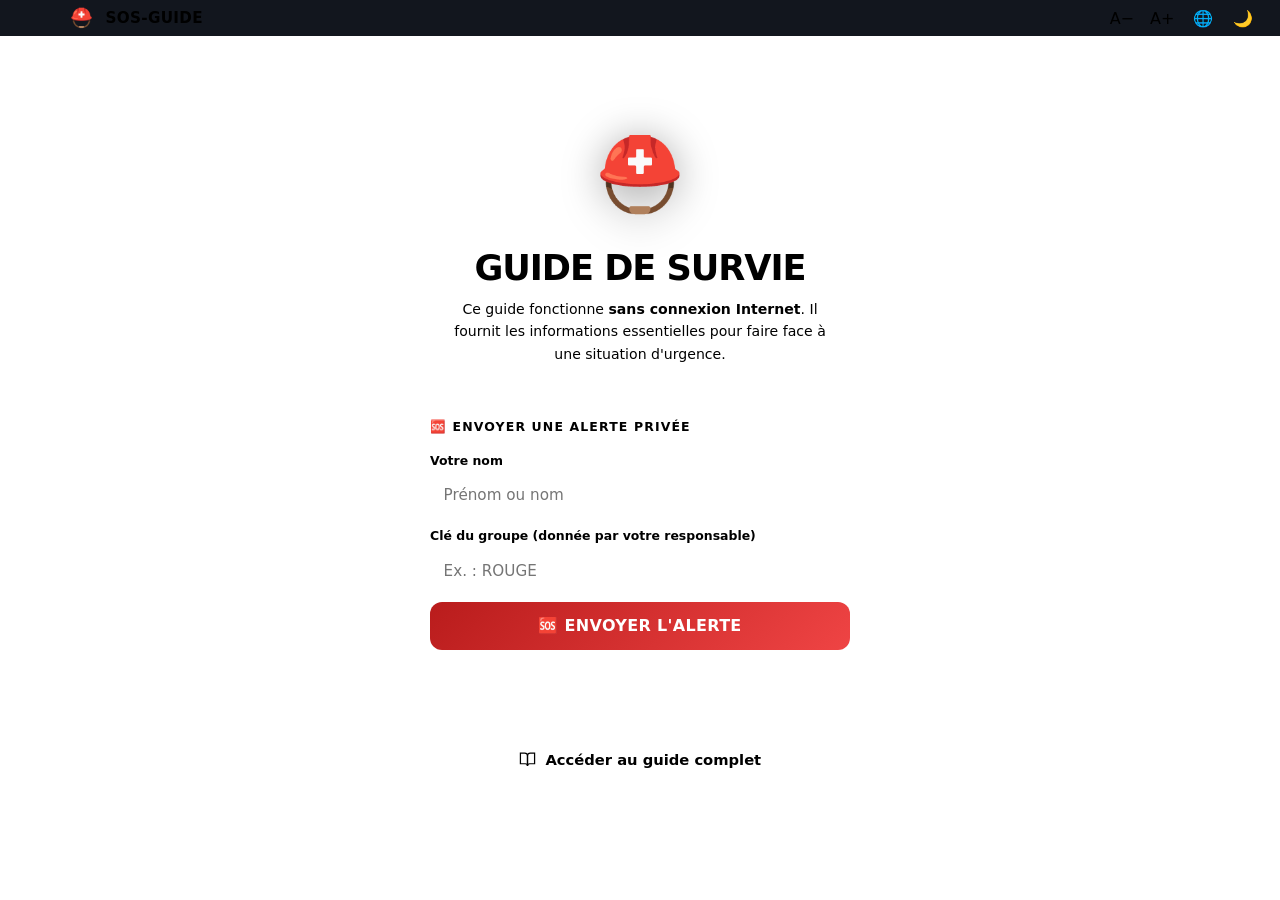
==== sosguide/web/index.html @ 10d208e4 "SOS-GUIDE — borne de communication d'urgence hors-ligne (réécriture Rust) Plateforme souveraine et h" ====
<!DOCTYPE html>
<html lang=fr dir=ltr>
<head>
<meta charset=UTF-8>
<meta name=viewport content="width=device-width, initial-scale=1.0, viewport-fit=cover">
<meta name=theme-color content="#060a12">
<meta name=color-scheme content="dark light">
<meta name=description content="Guide de survie d'urgence — fonctionne sans Internet">
<meta http-equiv=Content-Security-Policy content="default-src 'self';script-src 'self' 'unsafe-inline';style-src 'self' 'unsafe-inline';img-src 'self' data:;connect-src 'self'">
<meta name=apple-mobile-web-app-capable content=yes>
<meta name=apple-mobile-web-app-status-bar-style content=black-translucent>
<title>SOS-GUIDE</title>
<link rel=icon type="image/svg+xml" href="data:image/svg+xml,%3Csvg xmlns='http://www.w3.org/2000/svg' viewBox='0 0 100 100'%3E%3Ctext x='50%25' y='50%25' dominant-baseline='middle' text-anchor='middle' font-size='80'%3E⛑️%3C/text%3E%3C/svg%3E">
<link rel=stylesheet href=/lib/sos-theme.css>
<script src=/lib/sos-i18n.js></script>
<style>*,*::before,*::after{box-sizing:border-box;margin:0;padding:0}html{scroll-behavior:smooth}body{background:var(--bg);color:var(--text);font-family:system-ui,-apple-system,'Segoe UI',sans-serif;line-height:1.6;-webkit-font-smoothing:antialiased;min-height:100vh;min-height:100dvh;transition:background .3s , color .3s}button{font-family:inherit;cursor:pointer;border:none;background:none}a{color:inherit;text-decoration:none}::-webkit-scrollbar{width:4px}::-webkit-scrollbar-thumb{background:var(--bg2);border-radius:4px}#nav{position:fixed;top:0;left:0;right:0;z-index:800;height:var(--nav-h);display:flex;align-items:center;background:rgba(6,10,18,.95);backdrop-filter:blur(20px);-webkit-backdrop-filter:blur(20px);border-bottom:1px solid var(--border);padding:0 1.25rem;gap:.75rem;transition:background .3s , border-color .3s}body.light-mode #nav{background:rgba(240,244,251,.95)}.nav-logo{flex:1;display:flex;align-items:center;gap:.6rem;font-weight:700;font-size:.95rem;letter-spacing:.02em;cursor:pointer;user-select:none}.nav-logo-badge{width:28px;height:28px;background:var(--card);border-radius:8px;border:1px solid var(--border);display:flex;align-items:center;justify-content:center;font-size:1.15rem;flex-shrink:0}.nav-right{display:flex;align-items:center;gap:.4rem}.nav-btn{width:34px;height:34px;border-radius:9px;border:1px solid var(--border);background:var(--card);color:var(--sub);display:flex;align-items:center;justify-content:center;font-size:1rem;transition:all .15s}.nav-btn:hover{background:var(--card-h);color:var(--text);border-color:var(--border-h)}.nav-btn:active{transform:scale(.92)}.hamburger{width:36px;height:36px;display:flex;flex-direction:column;justify-content:center;align-items:center;gap:5px;border-radius:9px;background:transparent;transition:background .15s}.hamburger:hover{background:rgba(255,255,255,.07)}body.light-mode .hamburger:hover{background:rgba(0,0,0,.06)}.hamburger span{display:block;width:20px;height:1.5px;background:var(--text);border-radius:2px}.drawer-overlay{position:fixed;inset:0;z-index:900;background:rgba(0,0,0,.65);backdrop-filter:blur(4px);visibility:hidden;opacity:0;transition:visibility .2s , opacity .2s}.drawer-overlay.active{visibility:visible;opacity:1}.drawer{position:fixed;top:0;left:0;width:280px;height:100%;background:var(--bg1);border-right:1px solid var(--border);transform:translateX(-100%);z-index:1000;display:flex;flex-direction:column;padding:1.25rem 1rem;transition:background .3s , border-color .3s , transform .25s cubic-bezier(.4,0,.2,1)}.drawer-overlay.active .drawer{transform:translateX(0)}.drawer-header{display:flex;justify-content:space-between;align-items:center;padding-bottom:1rem;margin-bottom:1rem;border-bottom:1px solid var(--border)}.drawer-title{font-weight:700;font-size:.95rem}.drawer-close{width:30px;height:30px;border-radius:8px;background:var(--bg2);color:var(--sub);font-size:1rem;display:flex;align-items:center;justify-content:center;cursor:pointer}.drawer-close:hover{background:rgba(239,68,68,.15);color:var(--red)}.drawer-nav{display:flex;flex-direction:column;gap:.5rem}.drawer-nav a{display:block;padding:.7rem 1rem;border-radius:var(--r);background:var(--card);border:1px solid var(--border);font-weight:500;font-size:.9rem;color:var(--text);transition:all .15s}.drawer-nav a:hover{background:var(--card-h);border-color:var(--border-h);color:var(--accent)}.drawer-footer{margin-top:auto;padding-top:1.5rem;text-align:center;font-size:.7rem;color:var(--sub);border-top:1px solid var(--border)}.lang-modal-overlay{position:fixed;inset:0;z-index:10001;background:rgba(0,0,0,.8);backdrop-filter:blur(8px);display:flex;align-items:center;justify-content:center;visibility:hidden;opacity:0;transition:visibility .2s , opacity .2s;padding:1rem}.lang-modal-overlay.active{visibility:visible;opacity:1}.lang-modal-container{background:var(--bg1);border-radius:20px;width:100%;max-width:720px;max-height:82vh;overflow-y:auto;border:1px solid var(--border);box-shadow:0 32px 64px rgba(0,0,0,.6)}.lang-modal-header{display:flex;justify-content:flex-end;align-items:center;padding:1.1rem 1.5rem;border-bottom:1px solid var(--border);position:sticky;top:0;background:var(--bg1)}.lang-modal-close{width:30px;height:30px;border-radius:8px;background:var(--bg2);color:var(--sub);font-size:1rem;display:flex;align-items:center;justify-content:center;cursor:pointer}.lang-modal-close:hover{background:rgba(239,68,68,.15);color:var(--red);transform:rotate(90deg)}.lang-grid{display:grid;grid-template-columns:repeat(auto-fill,minmax(190px,1fr));gap:.6rem;padding:1.25rem}.lang-card{background:var(--card);border:1px solid var(--border);border-radius:12px;padding:.65rem 1rem;display:flex;align-items:center;gap:.65rem;cursor:pointer;transition:all .15s}.lang-card:hover{background:var(--card-h);border-color:var(--accent)}.lang-card:active{transform:scale(.96)}.lang-flag{font-size:1.5rem}.lang-name{font-size:.9rem;font-weight:500;color:var(--text)}#splashScreen{min-height:100vh;min-height:100dvh;display:flex;flex-direction:column;align-items:center;justify-content:center;padding:calc(var(--nav-h) + 2rem) 1.25rem 2.5rem}#splashScreen.hide{display:none}.splash-header{text-align:center;margin-bottom:2rem;width:100%;max-width:460px}.splash-emoji{font-size:clamp(3rem,10vw,4.5rem);margin-bottom:1rem;display:block;filter:drop-shadow(0 4px 20px rgba(0,0,0,.35))}.splash-title{font-size:clamp(1.6rem,5vw,2.2rem);font-weight:800;letter-spacing:-.03em;line-height:1.15;color:var(--text);margin-bottom:.6rem}.splash-sub{font-size:.88rem;color:var(--sub);max-width:380px;margin:0 auto;line-height:1.6}.splash-sub strong{color:var(--text)}.urgence-grid>li{display:contents}.urgence-grid{list-style:none;padding:0;display:grid;grid-template-columns:1fr 1fr;gap:.9rem;width:100%;max-width:500px;margin:0 auto 1rem}.urgence-card{position:relative;overflow:hidden;display:flex;flex-direction:row;align-items:center;gap:.85rem;padding:1rem 1rem;border-radius:18px;min-height:95px;color:#fff;border:1px solid transparent;transition:transform .15s , box-shadow .15s;cursor:pointer}.urgence-card::after{content:attr(data-num);position:absolute;right:-.05em;top:-.1em;font-size:4.8rem;font-weight:900;letter-spacing:-.04em;line-height:1;opacity:.13;pointer-events:none;color:#fff}.urgence-card:active{transform:scale(.96)}.urgence-phone-icon{flex-shrink:0;width:38px;height:38px;background:rgba(255,255,255,.2);border-radius:50%;display:flex;align-items:center;justify-content:center}.urgence-phone-icon svg{width:19px;height:19px;stroke:#fff;fill:none;stroke-width:2}.urgence-info{display:flex;flex-direction:column;gap:.1rem}.urgence-number{font-size:1.8rem;font-weight:900;letter-spacing:-.02em;line-height:1;color:#fff}.urgence-name{font-size:.7rem;font-weight:700;color:rgba(255,255,255,.8);letter-spacing:.07em;text-transform:uppercase}.uc-samu{background:linear-gradient(135deg,#7f1d1d 0%,#991b1b 100%)}.uc-police{background:linear-gradient(135deg,#1e3a8a 0%,#1d4ed8 100%)}.uc-pompiers{background:linear-gradient(135deg,#7c2d12 0%,#c2410c 100%)}.uc-europe{background:linear-gradient(135deg,#3730a3 0%,#5b21b6 100%)}.uc-ssourd{background:linear-gradient(135deg,#0f172a 0%,#1e293b 100%);grid-column: 1 / -1;max-width:none;width:100%;margin:0}.uc-local{background:linear-gradient(135deg,#065f46 0%,#047857 100%);grid-column:span 2;max-width:300px;margin:0 auto;width:100%}@media (min-width:500px){.uc-local{grid-column:span 2;justify-self:center;width:auto;min-width:240px}}@media (hover:hover){.urgence-card:hover{transform:translateY(-3px)}.uc-samu:hover{box-shadow:0 12px 36px rgba(239,68,68,.35)}.uc-police:hover{box-shadow:0 12px 36px rgba(59,130,246,.35)}.uc-pompiers:hover{box-shadow:0 12px 36px rgba(234,88,12,.35)}.uc-europe:hover{box-shadow:0 12px 36px rgba(124,58,237,.35)}.uc-ssourd:hover{box-shadow:0 12px 36px rgba(148,163,184,.35)}.uc-local:hover{box-shadow:0 12px 36px rgba(16,185,129,.35)}}.btn-enter{display:flex;align-items:center;justify-content:center;gap:.6rem;width:100%;max-width:460px;padding:.95rem 1.5rem;background:var(--card);border:1px solid var(--border-h);border-radius:var(--r-lg);font-weight:600;font-size:.92rem;color:var(--sub);cursor:pointer;transition:all .15s}.btn-enter svg{width:17px;height:17px;stroke:currentColor;fill:none;stroke-width:1.75}.btn-enter:hover{background:var(--card-h);border-color:var(--accent);color:var(--accent)}.btn-enter:hover svg{transform:translateX(3px)}.btn-enter:active{transform:scale(.97)}#mainContent{display:none}.main{padding-top:calc(var(--nav-h) + 2rem);padding-bottom:4rem;max-width:780px;margin:0 auto;padding-left:1.25rem;padding-right:1.25rem}.main-welcome{background:var(--card);border:1px solid var(--border);border-radius:var(--r-lg);padding:2rem 1.5rem;text-align:center;margin-bottom:2rem}.main-welcome h1{font-size:clamp(1.4rem,4vw,1.8rem);font-weight:800;margin-bottom:.6rem}.main-welcome p{font-size:.9rem;color:var(--sub);line-height:1.7;max-width:500px;margin:0 auto}.local-info{display:flex;flex-direction:column;gap:1rem;margin-top:1.5rem;padding-top:1rem;border-top:1px solid var(--border)}.local-map{position:relative;width:100%;overflow:hidden;border-radius:12px;margin-top:.5rem;border:1px solid var(--border);background:var(--bg2)}.local-map-pin{position:absolute;left:50%;top:50%;transform:translate(-50%,-100%);font-size:1.8rem;line-height:1;pointer-events:none;filter:drop-shadow(0 1px 3px rgba(0,0,0,.6))}.local-map-attr{position:absolute;right:0;bottom:0;background:rgba(255,255,255,.75);color:#0b1220;font-size:.6rem;padding:0 .3rem;border-top-left-radius:4px;pointer-events:none}.local-contacts{display:flex;flex-wrap:wrap;gap:.5rem;justify-content:center;margin-top:.5rem}.section-title{margin:1rem 0 1rem 0;font-size:.85rem;font-weight:600;text-transform:uppercase;letter-spacing:.1em;color:var(--sub);border-left:3px solid var(--accent);padding-left:.8rem}.grid-3,.grid-2,.grid-urgences,.grid-situations,.grid-assos{display:grid;gap:.9rem;margin-bottom:2rem}.grid-3{grid-template-columns:repeat(3,1fr)}.grid-2{grid-template-columns:repeat(2,1fr)}.grid-urgences{grid-template-columns:repeat(auto-fill,minmax(280px,1fr))}.grid-situations{grid-template-columns:repeat(2,1fr)}.grid-assos{grid-template-columns:repeat(2,1fr)}.card{position:relative;overflow:hidden;display:flex;flex-direction:column;align-items:flex-start;justify-content:flex-end;padding:1.2rem 1rem 1rem;border-radius:18px;min-height:115px;background:var(--card);border:1px solid var(--border);transition:transform .15s , background .2s , border-color .2s;cursor:pointer}.card::after{content:attr(data-icon);position:absolute;right:.2rem;top:.05rem;font-size:4rem;font-weight:400;opacity:.12;pointer-events:none;line-height:1}.card:hover{background:var(--card-h);border-color:var(--border-h);transform:translateY(-2px)}.card:active{transform:scale(.96)}.card-icon{font-size:1.8rem;margin-bottom:.4rem;position:relative;z-index:1}.card-titre{font-weight:700;font-size:.95rem;margin-bottom:.15rem;position:relative;z-index:1;color:var(--text)}.card-desc{font-size:.7rem;color:var(--sub);position:relative;z-index:1;line-height:1.3}.card-emergency{color:#fff;border-color:transparent}.card-emergency .card-titre,.card-emergency .card-desc{color:#fff}.card-emergency::after{filter:brightness(0) invert(1)}.card-bleu{background:linear-gradient(135deg,#0a2b5e,#1e3a8a)}.card-rouge{background:linear-gradient(135deg,#7f1d1d,#b91c1c)}.card-orange{background:linear-gradient(135deg,#7c2d12,#c2410c)}.card-violet{background:linear-gradient(135deg,#3730a3,#5b21b6)}.card-vert{background:linear-gradient(135deg,#065f46,#047857)}.card-rose{background:linear-gradient(135deg,#881337,#e11d48)}.card-cyan{background:linear-gradient(135deg,#0e7490,#06b6d4)}.card-slate{background:linear-gradient(135deg,#1e293b,#334155)}.card-blanc{background:linear-gradient(135deg,#f8fafc,#e2e8f0);color:#0f172a}.card-blanc .card-titre,.card-blanc .card-desc{color:#0f172a;transition:color .15s}.card-blanc:hover .card-titre,.card-blanc:hover .card-desc{color:#fff}@media (max-width:600px){.grid-3,.grid-2,.grid-situations,.grid-assos{grid-template-columns:1fr}.grid-urgences{grid-template-columns:1fr}}.modal-overlay,.tool-modal-overlay{position:fixed;inset:0;z-index:11000;background:rgba(0,0,0,.92);backdrop-filter:blur(12px);display:flex;align-items:center;justify-content:center;visibility:hidden;opacity:0;transition:visibility .2s , opacity .2s}.modal-overlay.active,.tool-modal-overlay.active{visibility:visible;opacity:1}.modal-container,.tool-modal-container{background:var(--bg1);border-radius:28px;width:90%;max-width:500px;border:1px solid var(--border);box-shadow:0 32px 64px rgba(0,0,0,.5);overflow:hidden}.modal-header,.tool-modal-header{display:flex;justify-content:space-between;align-items:center;padding:1rem 1.5rem;border-bottom:1px solid var(--border);background:var(--bg1)}.modal-header h2,.tool-modal-header h2{font-size:1.1rem;font-weight:700}.modal-close,.tool-modal-close{width:32px;height:32px;border-radius:40px;background:var(--bg2);color:var(--sub);font-size:1.2rem;display:flex;align-items:center;justify-content:center;cursor:pointer}.modal-close:hover,.tool-modal-close:hover{background:rgba(239,68,68,.2);color:var(--red);transform:rotate(90deg)}.modal-body{padding:1.8rem 1.5rem;font-size:.95rem;line-height:1.6;color:var(--text)}.modal-body ul{margin-left:1.5rem;margin-top:.5rem}.modal-body li{margin:.5rem 0}.modal-body strong{color:var(--accent)}.modal-media{max-width:100%;width:100%;border-radius:12px;margin:.7rem 0;display:block;border:1px solid var(--border)}.tts-btn{width:32px;height:32px;border-radius:40px;background:var(--bg2);color:var(--accent);font-size:1rem;display:flex;align-items:center;justify-content:center;cursor:pointer;transition:background .15s,color .15s}.tts-btn:hover,.tts-btn.speaking{background:var(--accent-strong);color:#fff}.phone-badge{display:inline-block;background:var(--accent-strong);color:#fff;padding:.2rem .6rem;border-radius:40px;font-weight:600;font-size:.85rem;margin:0 .1rem;text-decoration:none;transition:background .15s}.phone-badge:hover{background:var(--green);color:#fff}.modal-body a:not(.phone-badge){color:var(--accent);text-decoration:underline}.tool-modal-body{padding:2rem 1.5rem 1.8rem;display:flex;flex-direction:column;align-items:center;gap:1.5rem}.tool-status{font-size:1.8rem;font-weight:800;color:var(--accent)}.tool-button{background:var(--accent-strong);color:#fff;border:none;padding:.8rem 2rem;border-radius:40px;font-weight:600;font-size:1rem;width:100%;max-width:220px;transition:transform .1s , background .2s}.tool-button:active{transform:scale(.96)}.tool-button.stop{background:var(--red)}.fullscreen-tool{position:fixed;inset:0;z-index:11000;background:#fff;display:flex;flex-direction:column;align-items:center;justify-content:flex-end;padding:2rem;visibility:hidden;opacity:0;transition:visibility .1s , opacity .1s}.fullscreen-tool.active{visibility:visible;opacity:1}.fullscreen-btn{background:rgba(0,0,0,.7);backdrop-filter:blur(12px);color:#fff;border:none;padding:.8rem 2rem;border-radius:60px;font-weight:600;font-size:1rem;margin-bottom:3rem;cursor:pointer}.fullscreen-btn:active{transform:scale(.96)}.flash-white{background:#fff}.flash-black{background:#000}#degradedBanner{display:none;position:fixed;top:var(--nav-h);left:0;right:0;z-index:798;background:#1f1503;border-bottom:1px solid #e07b0a;padding:.55rem 1rem;text-align:center;font-size:.82rem;color:#e07b0a}#loraBanner{display:none;position:fixed;top:var(--nav-h);left:0;right:0;z-index:799;background:rgba(127,29,29,.97);backdrop-filter:blur(8px);border-bottom:2px solid var(--red);padding:.7rem 1rem;color:#fff}#loraBannerInner{max-width:780px;margin:0 auto;display:flex;align-items:center;gap:.75rem;flex-wrap:wrap}#loraBannerIcon{font-size:1.3rem;flex-shrink:0}#loraBannerText{flex:1;font-size:.88rem;font-weight:600}#loraBannerTime{font-size:.72rem;opacity:.75}.lora-pulse{animation:loraPulse 1.2s ease-in-out infinite}@keyframes loraPulse{0%,100%{opacity:1}50%{opacity:.4}}#loraSection{display:none;margin-bottom:2rem}.lora-alert-card{background:var(--card);border:1px solid rgba(239,68,68,.4);border-left:4px solid var(--red);border-radius:var(--r);padding:.8rem 1rem;margin-bottom:.6rem}.lora-alert-card.unverified{border-color:rgba(224,123,10,.4);border-left-color:#e07b0a}.lora-alert-type{font-weight:700;font-size:.9rem;color:var(--text)}.lora-alert-meta{font-size:.72rem;color:var(--sub);margin:.2rem 0}.lora-alert-msg{font-size:.85rem;color:var(--text)}.lora-link{display:inline-block;margin-top:.3rem;font-size:.8rem;color:var(--accent)}.card:focus-visible,.urgence-card:focus-visible,.nav-btn:focus-visible,.lang-card:focus-visible,.btn-enter:focus-visible,.drawer-nav a:focus-visible{outline:2px solid var(--accent);outline-offset:2px}[dir=rtl] .section-title{border-left:none;border-right:3px solid var(--accent);padding-left:0;padding-right:.8rem}[dir=rtl] .card{align-items:flex-end;text-align:right}[dir=rtl] .card::after{right:auto;left:.2rem}[dir=rtl] .urgence-card::after{right:auto;left:-.05em}[dir=rtl] .drawer{left:auto;right:0;border-right:none;border-left:1px solid var(--border);transform:translateX(100%)}#carteSection{margin-bottom:2rem}.carte-wrap{background:var(--card);border:1px solid var(--border);border-radius:var(--r-lg);padding:.8rem;overflow:hidden}.carte-map{position:relative;width:100%;height:300px;border-radius:12px;overflow:hidden;background:var(--bg2);touch-action:manipulation}.carte-tiles{position:absolute;inset:0;transform-origin:50% 50%}.carte-tiles>div{position:absolute;left:0;top:0}.carte-tiles img{position:absolute;width:256px;height:256px}#carteCanvas{position:absolute;inset:0;width:100%;height:100%;display:block;z-index:2}.carte-full{position:absolute;top:8px;right:8px;width:34px;height:34px;border-radius:9px;border:1px solid rgba(255,255,255,.25);background:rgba(0,0,0,.55);color:#fff;font-size:1.05rem;display:flex;align-items:center;justify-content:center;z-index:4;cursor:pointer}.carte-attr{position:absolute;right:0;bottom:0;background:rgba(255,255,255,.78);color:#0b1220;font-size:.6rem;padding:0 .3rem;border-top-left-radius:4px;pointer-events:none;z-index:3}.carte-map:fullscreen{width:100vw;height:100vh;border-radius:0}.carte-map.carte-fs{position:fixed;inset:0;width:100vw;height:100vh;border-radius:0;z-index:25000}.carte-tools{display:flex;gap:.5rem;align-items:center;margin-top:.7rem}.carte-btn{width:44px;height:40px;border-radius:10px;border:1px solid var(--border);background:var(--bg2);color:var(--text);font-size:1.1rem;flex:none}.carte-btn:active{transform:scale(.94)}.carte-ping{flex:1;height:40px;border-radius:10px;border:none;background:linear-gradient(135deg,#b91c1c,#ef4444);color:#fff;font-weight:700;font-size:.9rem}.carte-ping:active{transform:scale(.97)}.carte-hint{font-size:.74rem;color:var(--sub);margin-top:.6rem;line-height:1.45}#sosOverlay{position:fixed;inset:0;z-index:20000;display:none;background:#fff;color:#0b1220;overflow-y:auto;-webkit-overflow-scrolling:touch;padding:2rem 1.25rem calc(2.5rem + env(safe-area-inset-bottom))}#sosOverlay.active{display:block}.sos-inner{max-width:640px;margin:0 auto;text-align:center;padding-top:2.5rem}.sos-mark{font-size:4rem;line-height:1;margin-bottom:1rem}.sos-cause{font-size:clamp(1.6rem,6vw,2.4rem);font-weight:800;color:#b91c1c;margin-bottom:1.2rem;letter-spacing:-.02em}.sos-instr{font-size:clamp(1.05rem,3.4vw,1.3rem);line-height:1.6;white-space:pre-wrap;background:#f8fafc;border:1px solid #e2e8f0;border-radius:14px;padding:1.1rem 1.2rem;text-align:left;margin-bottom:1.4rem;color:#0b1220}.sos-tips{list-style:none;text-align:left;display:flex;flex-direction:column;gap:.5rem;margin:0 0 1.6rem;padding:0}.sos-tips li{padding:.7rem 1rem;background:#fef2f2;border-left:4px solid #b91c1c;border-radius:8px;font-size:.95rem;color:#0b1220}.sos-since{font-size:.8rem;color:#64748b}.sos-official{display:none;text-align:left;margin:0 0 1.4rem}.sos-official.show{display:block}.sos-official-title{font-size:.78rem;font-weight:700;text-transform:uppercase;letter-spacing:.08em;color:#475569;margin:0 0 .6rem;display:flex;align-items:center;gap:.4rem}.sos-bulletin{background:#fff;border:1px solid #e2e8f0;border-left:4px solid #2563eb;border-radius:10px;padding:.7rem .85rem;margin-bottom:.6rem}.sos-bulletin-head{display:flex;align-items:baseline;justify-content:space-between;gap:.5rem;flex-wrap:wrap}.sos-bulletin-src{font-size:.74rem;font-weight:700;color:#2563eb}.sos-bulletin-date{font-size:.7rem;color:#94a3b8}.sos-bulletin-title{font-weight:700;font-size:.95rem;color:#0b1220;margin:.15rem 0}.sos-bulletin-body{font-size:.88rem;color:#334155;white-space:pre-wrap;line-height:1.5}.sos-bulletin-link{display:inline-block;margin-top:.3rem;font-size:.78rem;color:#2563eb;word-break:break-all}.morse-io{display:flex;flex-direction:column;gap:.6rem}.morse-io input{width:100%;padding:.6rem .7rem;background:var(--bg2);border:1px solid var(--border);border-radius:10px;color:var(--text);font-size:.95rem}.morse-tools{display:flex;gap:.5rem}.morse-btn{flex:1;height:42px;border-radius:10px;border:none;background:linear-gradient(135deg,#0e7490,#06b6d4);color:#fff;font-weight:700;font-size:.9rem}.morse-btn.stop{background:var(--bg2);color:var(--text);border:1px solid var(--border)}.morse-out{font-family:ui-monospace,monospace;font-size:1.3rem;letter-spacing:.1em;word-break:break-all;min-height:1.6rem;color:var(--accent)}.morse-table{display:grid;grid-template-columns:repeat(auto-fill,minmax(64px,1fr));gap:.3rem;margin-top:.6rem}.morse-cell{background:var(--bg2);border:1px solid var(--border);border-radius:8px;padding:.3rem;text-align:center;font-size:.78rem}.morse-cell b{display:block;font-size:.95rem;color:var(--text)}.morse-cell span{font-family:ui-monospace,monospace;color:var(--sub)}#morseBeacon{position:fixed;inset:0;z-index:21000;background:#000;display:none}#morseBeacon.show{display:block}#morseBeacon.lit{background:#fff}#morseBeacon .morse-beacon-close{position:fixed;top:1rem;right:1rem;z-index:1;background:rgba(0,0,0,.6);color:#fff;border:none;padding:.6rem 1.2rem;border-radius:40px;font-weight:700}</style>
<style>
/* Barre du bas (accès rapide) — repris du prototype : zones tactiles larges,
   safe-area (viewport-fit=cover), masquée hors page principale et sous overlays. */
#bottomBar{position:fixed;left:0;right:0;bottom:0;z-index:801;display:none;
  grid-template-columns:repeat(4,1fr);
  background:rgba(6,10,18,.96);backdrop-filter:blur(20px);-webkit-backdrop-filter:blur(20px);
  border-top:1px solid var(--border);
  padding-bottom:env(safe-area-inset-bottom)}
body.light-mode #bottomBar{background:rgba(240,244,251,.96)}
#bottomBar.show{display:grid}
/* Stabilité d'affichage sur mobile (évite le « fantôme » de la barre fixe). */
#bottomBar{transform:translateZ(0);will-change:transform}
/* Zoom de texte : masqué sur le splash, remonté au-dessus de la barre en page
   principale (sinon caché derrière). */
body:not(.bb-on) #a11yZoom{display:none}
body.bb-on #a11yZoom{bottom:calc(78px + env(safe-area-inset-bottom) + .5rem);z-index:802}
/* Bouton de lecture vocale de l'alerte (page SOS, fond clair). */
.sos-tts{display:inline-flex;align-items:center;gap:.5rem;margin:0 auto 1.3rem;padding:.7rem 1.3rem;border-radius:40px;border:none;background:#2563eb;color:#fff;font-weight:700;font-size:.95rem;cursor:pointer}
.sos-tts:active{transform:scale(.97)}
.sos-tts.speaking{background:#b91c1c}
.bb-tab{display:flex;flex-direction:column;align-items:center;justify-content:center;gap:3px;
  min-height:60px;padding:.45rem .15rem;color:var(--sub);background:transparent;
  font-size:.62rem;font-weight:700;letter-spacing:.02em;cursor:pointer;
  transition:color .15s,background .15s;touch-action:manipulation}
.bb-tab .bb-ic{font-size:1.35rem;line-height:1}
.bb-tab:hover{color:var(--text)}
.bb-tab:active{color:var(--accent);background:var(--card-h)}
/* Laisse la place à la barre pour ne pas masquer le bas de page. */
body.bb-on .main{padding-bottom:calc(78px + env(safe-area-inset-bottom))}
[dir=rtl] #bottomBar{direction:rtl}
</style>
<style>
/* ───────── Ajustements d'affichage (overrides, demande produit) ───────── */
/* Carte OSM masquée sur l'accueil (servie/édit. à l'install seulement). */
#carteSection{display:none}
/* Outils : cartes CARRÉES, icône + titre centrés (desc masquée). */
#outilsGrid{grid-template-columns:repeat(auto-fill,minmax(118px,1fr))}
#outilsGrid .card{aspect-ratio:1;min-height:0;align-items:center;justify-content:center;text-align:center;padding:.9rem .5rem}
#outilsGrid .card::after{font-size:3.2rem;right:.1rem;top:.1rem}
#outilsGrid .card-icon{margin-bottom:.5rem}
#outilsGrid .card-desc{display:none}
@media (max-width:600px){#outilsGrid{grid-template-columns:repeat(3,1fr)}}
/* Sections en TABLEAU : urgences médicales, situations, associations. */
.info-table{width:100%;border-collapse:collapse;margin-bottom:2rem;background:var(--card);
  border:1px solid var(--border);border-radius:var(--r);overflow:hidden}
.info-table tr{border-top:1px solid var(--border);cursor:pointer;transition:background .15s}
.info-table tr:first-child{border-top:none}
.info-table tr:hover{background:var(--card-h)}
.info-table tr:focus-visible{outline:2px solid var(--accent);outline-offset:-2px}
.info-table td{padding:.7rem .7rem;vertical-align:middle}
.it-ic{font-size:1.45rem;width:1.8rem;text-align:center}
.it-main{width:100%}
.it-titre{font-weight:700;font-size:.92rem;color:var(--text);line-height:1.25}
.it-desc{font-size:.74rem;color:var(--sub);line-height:1.3;margin-top:.1rem}
.it-num{white-space:nowrap;text-align:right}
.it-num a{display:inline-block;background:var(--accent-strong);color:#fff;padding:.28rem .6rem;
  border-radius:40px;font-weight:700;font-size:.82rem}
.it-chev{color:var(--sub);font-size:1.1rem;text-align:right;width:1rem;padding-left:0}
[dir=rtl] .it-num,[dir=rtl] .it-chev{text-align:left}
[dir=rtl] .it-chev{transform:scaleX(-1)}
/* ───────── Formulaire de ping citoyen (splash) ───────── */
#pingForm{width:100%;max-width:460px;background:var(--card);border:1px solid var(--border-h);border-radius:var(--r-lg);padding:1.25rem 1.25rem 1rem;margin:0 auto 1.5rem;text-align:left}
#pingForm .ping-title{font-size:.78rem;font-weight:700;text-transform:uppercase;letter-spacing:.09em;color:var(--sub);margin-bottom:.85rem;display:flex;align-items:center;gap:.4rem}
#pingForm .ping-field{margin-bottom:.75rem}
#pingForm label{display:block;font-size:.78rem;font-weight:600;color:var(--sub);margin-bottom:.3rem}
#pingForm input{width:100%;padding:.65rem .85rem;border:1px solid var(--border);border-radius:10px;background:var(--bg2);color:var(--text);font-size:.95rem;font-family:inherit}
#pingForm input:focus{outline:2px solid var(--accent);border-color:var(--accent)}
#pingSubmit{width:100%;padding:.9rem;border-radius:12px;background:linear-gradient(135deg,#b91c1c,#ef4444);color:#fff;font-weight:800;font-size:1rem;border:none;cursor:pointer;letter-spacing:.02em}
#pingSubmit:active{transform:scale(.97)}
#pingSubmit:disabled{opacity:.6;cursor:default}
#pingFeedback{margin-top:.7rem;font-size:.85rem;font-weight:600;text-align:center;min-height:1.4em}
#pingFeedback.ok{color:var(--green,#10b981)}
#pingFeedback.err{color:var(--red)}
/* Barre du bas : HAUTEUR FIXE (ne grandit plus au scroll), 4 onglets. */
#bottomBar{height:calc(62px + env(safe-area-inset-bottom));align-items:start}
.bb-tab{height:62px;min-height:62px}
body.bb-on .main{padding-bottom:calc(62px + env(safe-area-inset-bottom) + 1rem)}
</style>
</head>
<body>
<script src="/lib/sos-theme.js"></script>
<div id=sosOverlay role=alertdialog aria-modal=true aria-live=assertive aria-label="Alerte d'urgence"><div class=sos-inner><div class=sos-mark>⚠️</div><div class=sos-cause id=sosCause></div><button type=button id=sosTtsBtn class=sos-tts aria-label="Lire l'alerte à voix haute" style="display:none">🔊 Lire l'alerte</button><div class=sos-instr id=sosInstr></div><div class=sos-official id=sosOfficial></div><ul class=sos-tips><li id=sosTip1>Restez calme et mettez-vous à l'abri.</li><li id=sosTip2>Suivez les consignes officielles ci-dessus.</li><li id=sosTip3>Économisez la batterie de votre téléphone.</li></ul><div class=sos-since id=sosSince></div></div></div>
<div id=degradedBanner>⚠️ Mode dégradé — fonctions dynamiques indisponibles, contenus du guide accessibles</div>
<div id=loraBanner><div id=loraBannerInner><span id=loraBannerIcon class=lora-pulse>📡</span><span id=loraBannerText></span><span id=loraBannerTime></span></div></div>
<nav id=nav aria-label="Barre principale"><button class=hamburger id=hamburgerBtn aria-label="Ouvrir le menu de navigation"><span></span><span></span><span></span></button><div class=nav-logo id=navLogo><div class=nav-logo-badge>⛑️</div><strong id=appTitle>SOS-GUIDE</strong></div><div class=nav-right><button class=nav-btn id=a11yMinus aria-label="Réduire la taille du texte">A−</button><button class=nav-btn id=a11yPlus aria-label="Augmenter la taille du texte">A+</button><button class=nav-btn id=langBtn aria-label="Choisir la langue">🌐</button><button class=nav-btn id=themeToggle aria-label="Basculer le thème clair/sombre">🌙</button></div></nav>
<div id=drawerOverlay class=drawer-overlay><div class=drawer><div class=drawer-header><span class=drawer-title id=drawerTitle>Navigation</span><button class=drawer-close id=drawerCloseBtn aria-label="Fermer le menu">✕</button></div><nav class=drawer-nav id=drawerNav aria-label="Menu"></nav><div class=drawer-footer id=drawerFooter><div class=drawer-privacy>🔒 Aucune donnée personnelle collectée<br><a href="/privacy.html" style="color:var(--accent)">Politique de confidentialité</a></div><div id=drawerFooterText style="margin-top:.5rem">SOS-GUIDE · version 1.0</div></div></div></div>
<nav id=bottomBar aria-label="Accès rapide">
  <button class=bb-tab type=button id=bbAlerter><span class=bb-ic>🆘</span>Alerter</button>
  <button class=bb-tab type=button data-bb="#urgencesSection"><span class=bb-ic>☎️</span>Urgences</button>
  <button class=bb-tab type=button data-bb="#situationsSection"><span class=bb-ic>📖</span>Guide</button>
  <button class=bb-tab type=button data-bb="#outilsSection"><span class=bb-ic>🧰</span>Outils</button>
</nav>
<div id=languageModal class=lang-modal-overlay role=dialog aria-modal=true aria-label="Choix de la langue"><div class=lang-modal-container><div class=lang-modal-header><button class=lang-modal-close id=closeModalBtn aria-label="Fermer">✕</button></div><div class=lang-grid id=flagGrid></div></div></div>
<div id=splashScreen><div class=splash-header><span class=splash-emoji>⛑️</span><h1 class=splash-title>SOS-GUIDE</h1><p class=splash-sub></p></div><form id=pingForm novalidate><div class="ping-title">🆘 Envoyer une alerte privée</div><div class=ping-field><label for=pingSender>Votre nom</label><input id=pingSender type=text maxlength=80 placeholder="Prénom ou nom" autocomplete=name></div><div class=ping-field><label for=pingKey>Clé du groupe (donnée par votre responsable)</label><input id=pingKey type=text maxlength=32 placeholder="Ex. : ROUGE" autocomplete=off spellcheck=false></div><button type=submit id=pingSubmit>🆘 ENVOYER L'ALERTE</button><div id=pingFeedback></div></form><ul class=urgence-grid id=urgenceGrid aria-label="Numéros d'urgence"></ul><button class=btn-enter id=enterBtn><svg viewBox="0 0 24 24"><path d="M2 3h6a4 4 0 0 1 4 4v14a3 3 0 0 0-3-3H2z"/><path d="M22 3h-6a4 4 0 0 0-4 4v14a3 3 0 0 1 3-3h7z"/></svg><span id=enterBtnText>Accéder au guide</span></button></div>
<div id=mainContent><main class=main><div class=main-welcome><h1 id=welcomeTitle>SOS-GUIDE</h1><p id=welcomeText></p><div id=carteSection><div class=carte-wrap><div class=carte-map id=carteMap><div class=carte-tiles id=carteTiles></div><canvas id=carteCanvas></canvas><button class=carte-full id=carteFull type=button aria-label="Plein écran" title="Plein écran">⛶</button><div class=carte-attr id=carteAttr></div></div><div class=carte-tools><button class=carte-btn id=carteZoomOut type=button aria-label="Dézoomer">➖</button><button class=carte-ping id=cartePing type=button>📍 Envoyer un ping de détresse</button><button class=carte-btn id=carteZoomIn type=button aria-label="Zoomer">➕</button></div></div></div><div id=localInfoContainer class=local-info></div></div><div id=principesSection></div><div id=outilsSection></div><div id=urgencesSection></div><div id=situationsSection></div><div id=loraSection><div class=section-title>📡 LoRa</div><div id=loraAlertsList></div><a class=lora-link href="/lora">📨 Messagerie LoRa →</a></div><div id=assosSection></div></main></div>
<div id=genericModal class=modal-overlay role=dialog aria-modal=true><div class=modal-container><div class=modal-header><h2 id=genericModalTitle>Information</h2><div style="display:flex;gap:.45rem;align-items:center"><button class=tts-btn id=ttsBtn aria-label="Écouter à voix haute" title="Écouter">🔊</button><button class=modal-close id=closeGenericModal aria-label="Fermer">✕</button></div></div><div class=modal-body id=genericModalBody></div></div></div>
<div id=metronomeModal class=tool-modal-overlay><div class=tool-modal-container><div class=tool-modal-header><h2 id=metroTitle>❤️ Métronome 110 BPM</h2><button class="tool-modal-close close-metronome">✕</button></div><div class=tool-modal-body><div class=tool-status id=metroBpmDisplay>110 BPM</div><button id=metroStartStop class=tool-button>Démarrer</button></div></div></div>
<div id=flashFullscreen class="fullscreen-tool flash-white"><button id=flashStopBtn class=fullscreen-btn>Arrêter</button></div>
<div id=torcheFullscreen class=fullscreen-tool><button id=torcheStopBtn class=fullscreen-btn>Arrêter</button></div>
<div id=alerteModal class=tool-modal-overlay><div class=tool-modal-container><div class=tool-modal-header><h2 id=alerteTitle>🚨 Alerte sonore</h2><button class="tool-modal-close close-alerte">✕</button></div><div class=tool-modal-body><div class=tool-status id=sirenStatus></div><button id=sirenStartStop class=tool-button>Démarrer</button></div></div></div>
<div id=respirationModal class=tool-modal-overlay><div class=tool-modal-container><div class=tool-modal-header><h2 id=respTitle>🌬️ Respiration guidée</h2><button class="tool-modal-close close-respiration">✕</button></div><div class=tool-modal-body style=text-align:center><div id=respirationGuide style="font-size:1.4rem; margin-bottom:1rem"></div><div id=respirationTimer style="font-size:2rem; font-weight:800">4</div><button id=respirationStartStop class=tool-button>Démarrer</button></div></div></div>
<div id=siffletModal class=tool-modal-overlay><div class=tool-modal-container><div class=tool-modal-header><h2 id=whistleTitle>🔊 Sifflet d'urgence</h2><button class="tool-modal-close close-sifflet">✕</button></div><div class=tool-modal-body><div class=tool-status id=whistleStatus></div><button id=whistleStartStop class=tool-button>Démarrer</button></div></div></div>
<div id=timerModal class=tool-modal-overlay><div class=tool-modal-container><div class=tool-modal-header><h2 id=timerTitle>⏱️ Minuterie</h2><button class="tool-modal-close close-timer">✕</button></div><div class=tool-modal-body><div class=tool-status id=timerDisplay>02:00</div><div id=timerPresets style="display:flex;gap:.5rem;flex-wrap:wrap;justify-content:center"></div><button id=timerStartStop class=tool-button>Démarrer</button></div></div></div>
<div id=morseModal class=tool-modal-overlay><div class=tool-modal-container><div class=tool-modal-header><h2 id=morseTitle>·− Morse SOS</h2><button class="tool-modal-close close-morse">✕</button></div><div class=tool-modal-body style="align-items:stretch"><div class=morse-io><input id=morseInput maxlength=200 placeholder="Tapez un message (ex. SOS)"><div class=morse-tools><button type=button id=morseEmit class=morse-btn>📡 Émettre (lumière + son)</button><button type=button id=morseStop class="morse-btn stop">Arrêter</button></div><div id=morseOut class=morse-out aria-live=polite></div></div><details style="margin-top:.7rem;width:100%"><summary style="cursor:pointer;font-size:.82rem;color:var(--sub)">Tableau Morse international</summary><div id=morseTable class=morse-table></div></details></div></div></div>
<script>
// ======================= GESTION DES DONNÉES =======================
let langData = null;
let configData = null;
let currentLang = 'fr';
const languages = [
  {code:'fr', flag:'🇫🇷', label:'Français'},{code:'en', flag:'🇬🇧', label:'English'},{code:'es', flag:'🇪🇸', label:'Español'},
  {code:'de', flag:'🇩🇪', label:'Deutsch'},{code:'it', flag:'🇮🇹', label:'Italiano'},{code:'pt', flag:'🇵🇹', label:'Português'},
  {code:'nl', flag:'🇳🇱', label:'Nederlands'},{code:'pl', flag:'🇵🇱', label:'Polski'},{code:'ru', flag:'🇷🇺', label:'Русский'},
  {code:'ar', flag:'🇸🇦', label:'العربية'},{code:'zh', flag:'🇨🇳', label:'中文'},{code:'ja', flag:'🇯🇵', label:'日本語'},
  {code:'tr', flag:'🇹🇷', label:'Türkçe'},{code:'el', flag:'🇬🇷', label:'Ελληνικά'},{code:'sv', flag:'🇸🇪', label:'Svenska'},
  {code:'da', flag:'🇩🇰', label:'Dansk'},{code:'no', flag:'🇳🇴', label:'Norsk'},{code:'fi', flag:'🇫🇮', label:'Suomi'},
  {code:'cs', flag:'🇨🇿', label:'Čeština'},{code:'hu', flag:'🇭🇺', label:'Magyar'},{code:'ro', flag:'🇷🇴', label:'Română'},
  {code:'uk', flag:'🇺🇦', label:'Українська'},{code:'he', flag:'🇮🇱', label:'עברית'},{code:'th', flag:'🇹🇭', label:'ไทย'},
  {code:'vi', flag:'🇻🇳', label:'Tiếng Việt'},{code:'ko', flag:'🇰🇷', label:'한국어'},{code:'hi', flag:'🇮🇳', label:'हिन्दी'},
  {code:'rm', flag:'🇨🇭', label:'Rumantsch'},{code:'fa', flag:'🇮🇷', label:'فارسی'}
];
const RTL_LANGS = new Set(['ar','he','fa']);
function esc(s){return String(s??'').replace(/&/g,'&amp;').replace(/</g,'&lt;').replace(/>/g,'&gt;').replace(/"/g,'&quot;').replace(/'/g,'&#39;');}

async function loadConfig() {
  try {
    const res = await fetch('data/config.json');
    if (res.ok) configData = await res.json();
    else configData = { establishment: {} };
  } catch(e) { configData = { establishment: {} }; }
}

async function loadLanguage(lang) {
  try {
    const res = await fetch(`data/${lang}.json`);
    if (!res.ok) throw new Error();
    langData = await res.json();
    currentLang = lang;
    localStorage.setItem('sos_lang', lang);
    document.documentElement.lang = lang;
    document.documentElement.dir = RTL_LANGS.has(lang) ? 'rtl' : 'ltr';
    if (configData) applyAll();
    else {
      await loadConfig();
      applyAll();
    }
  } catch(e) {
    if(lang !== 'fr') loadLanguage('fr');
    else console.error('Impossible de charger fr.json');
  }
}

function formatPhoneNumbersToBadges(html) {
  const div = document.createElement('div');
  div.innerHTML = html;
  const links = div.querySelectorAll('a[href^="tel:"]');
  links.forEach(link => {
    const badge = document.createElement('a');
    badge.href = link.href;
    badge.className = 'phone-badge';
    badge.textContent = link.textContent;
    link.parentNode.replaceChild(badge, link);
  });
  return div.innerHTML;
}


// A11y : rend un élément actionnable au clavier (Enter / Espace)
function a11yButton(el, label) {
  el.setAttribute('role', 'button');
  el.setAttribute('tabindex', '0');
  if (label) el.setAttribute('aria-label', label);
  el.addEventListener('keydown', e => {
    if (e.key === 'Enter' || e.key === ' ') { e.preventDefault(); el.click(); }
  });
}
// Table pays = source UNIQUE des numéros d'urgence (miroir de la table du wizard
// /install). RÈGLE DE SÉCURITÉ : les numéros suivent le PAYS, jamais la langue —
// changer de langue ne doit JAMAIS changer un numéro. Seuls les libellés (depuis
// langData) se traduisent. Numéro introuvable ⇒ la carte n'est pas affichée
// (on n'affiche jamais un numéro potentiellement faux).
const COUNTRY_EMERGENCY = {
  FR:{samu:'15',police:'17',pompiers:'18',europe:'112',ssourd:'114'},
  CH:{samu:'144',police:'117',pompiers:'118',europe:'112'},
  BE:{samu:'112',police:'101',pompiers:'112',europe:'112'},
  LU:{samu:'112',police:'113',pompiers:'112',europe:'112'},
  DE:{samu:'112',police:'110',pompiers:'112',europe:'112'},
  AT:{samu:'144',police:'133',pompiers:'122',europe:'112'},
  IT:{samu:'118',police:'113',pompiers:'115',europe:'112'},
  CA:{samu:'911',police:'911',pompiers:'911'},
  GB:{samu:'999',police:'999',pompiers:'999',europe:'112'},
  OT:{europe:'112'}
};
function buildUrgences() {
  const est = configData?.establishment || {};
  const cc = String(est.countryCode || '').toUpperCase();
  const C = COUNTRY_EMERGENCY[cc] || {};
  const pick = (cfgVal, fallback) => (String(cfgVal||'').trim() || fallback || '');
  // Numéro par service : config du nœud (autoritaire, fixée au pays à l'install)
  // > table pays. Jamais depuis la langue.
  const num = {
    samu: pick(est.localSamuNumber, C.samu),
    police: pick(est.localPoliceNumber, C.police),
    pompiers: pick(est.localPompiersNumber, C.pompiers),
    europe: pick(est.localEuropeNumber, C.europe),
    ssourd: pick(est.localDeafNumber, C.ssourd)
  };
  // Libellés/ordre/couleur depuis la langue ; numéro imposé par le pays.
  return [...(langData?.urgences || [])]
    .map(u => ({ ...u, number: num[u.class] || '' }))
    .filter(u => u.number);
}

// Position fractionnaire de tuile (lat/lon → x,y flottants) au zoom z, même
// projection Web Mercator que le nœud — sert à centrer la mosaïque sur la borne.
function ll2tilef(lat, lon, z){
  const n = Math.pow(2, z), latRad = lat * Math.PI / 180;
  return { x: (lon + 180) / 360 * n,
           y: (1 - Math.log(Math.tan(latRad) + 1 / Math.cos(latRad)) / Math.PI) / 2 * n };
}

// (La mosaïque de tuiles est désormais rendue comme fond de la carte de
// détresse — voir le module #carteCanvas plus bas. `ll2tilef` y est réutilisé.)

function applyAll() {
  if(!langData) return;
  
  // Mise à jour des textes statiques
  if (langData.app?.title) document.getElementById('appTitle').textContent = langData.app.title;
  if (langData.drawer?.title) document.getElementById('drawerTitle').textContent = langData.drawer.title;
  if (langData.drawer?.footer) document.getElementById('drawerFooterText').textContent = langData.drawer.footer;
  
  // Drawer
  const drawerNav = document.getElementById('drawerNav');
  drawerNav.innerHTML = '';
  langData.drawer.links.forEach(link => {
    const a = document.createElement('a');
    a.href = link.href;
    a.innerHTML = link.icon + ' ' + link.label;
    if(link.href.startsWith('#')) {
      a.addEventListener('click', (e) => {
        e.preventDefault();
        closeDrawer();
        const target = document.querySelector(link.href);
        if(target) target.scrollIntoView({ behavior: 'smooth' });
      });
    } else {
      a.addEventListener('click', (e) => { closeDrawer(); });
    }
    drawerNav.appendChild(a);
  });
  // Splash
  document.querySelector('.splash-title').textContent = langData.splash.title;
  document.querySelector('.splash-sub').innerHTML = langData.splash.subtitle;
  document.getElementById('enterBtnText').textContent = langData.splash.enterButton;
  // Welcome main
  document.getElementById('welcomeTitle').textContent = langData.main.welcome.title;
  document.getElementById('welcomeText').textContent = langData.main.welcome.text;
  
  // Section locale (construite à partir de config.json et des traductions)
  const localContainer = document.getElementById('localInfoContainer');
  const est = configData.establishment || {};
  const locStrings = langData.local || {};
  
  let localHtml = '';
  // Type de lieu : adapte l'icône et affiche un badge (commerce, mairie, école…).
  const VENUE_TYPES={mairie:{i:'🏛️',l:'Mairie'},ecole:{i:'🏫',l:'École'},commerce:{i:'🏪',l:'Commerce'},tabac:{i:'🚬',l:'Tabac / Presse'},dispensaire:{i:'🏥',l:'Dispensaire / Santé'},public:{i:'📍',l:'Lieu public'},autre:{i:'📍',l:'Lieu'}};
  const vt = VENUE_TYPES[configData.venueType] || null;
  const nameIcon = vt ? vt.i : '📍';
  const vtBadge = vt ? ` <span style="font-size:.7rem;font-weight:700;background:var(--bg2);color:var(--sub);padding:.1rem .5rem;border-radius:40px;white-space:nowrap;">${esc(vt.l)}</span>` : '';
  const estLoc = [est.address, est.country].filter(Boolean).map(esc).join(', ');
  if (est.name && estLoc) {
    localHtml += `<div style="text-align:left; margin-bottom:0.5rem;"><strong>${nameIcon} ${esc(est.name)}</strong>${vtBadge}<br><span style="font-size:0.9rem; color:var(--sub);">${estLoc}</span></div>`;
  } else if (est.name) {
    localHtml += `<div><strong>${nameIcon} ${esc(est.name)}</strong>${vtBadge}</div>`;
  }
  
  // Badges contacts locaux
  const contacts = [];
  if (est.localCrisisNumber) contacts.push({ label: locStrings.crisis || '📞 Crise', number: est.localCrisisNumber });
  if (est.localSamuNumber) contacts.push({ label: locStrings.samu || '🚑 SAMU local', number: est.localSamuNumber });
  if (est.localPompiersNumber) contacts.push({ label: locStrings.fire || '🚒 Pompiers', number: est.localPompiersNumber });
  if (est.localMairieNumber) contacts.push({ label: locStrings.townhall || '🏛️ Mairie', number: est.localMairieNumber });
  if (est.localPrefecture) contacts.push({ label: locStrings.prefecture || '🏛️ Préfecture', number: est.localPrefecture });
  if (est.localCroixRouge) contacts.push({ label: locStrings.redcross || '🔴 Croix-Rouge', number: est.localCroixRouge });
  if (est.localRadioFreq) contacts.push({ label: locStrings.radio || '📻 Radio', number: est.localRadioFreq }); // radio frequency not a tel but can be displayed
  
  if (contacts.length > 0) {
    localHtml += `<div class="local-contacts">`;
    contacts.forEach(c => {
      if (c.number) {
        // Si c'est une fréquence radio, on peut ne pas en faire un tel:
        if (c.label.includes('Radio')) {
          localHtml += `<span class="phone-badge" style="background:var(--bg2); color:var(--text); pointer-events:none;">${c.label}: ${esc(c.number)}</span>`;
        } else {
          localHtml += `<a href="tel:${esc(c.number)}" class="phone-badge">${c.label}: ${esc(c.number)}</a>`;
        }
      }
    });
    localHtml += `</div>`;
  }
  
  // Message de réassurance
  if (configData.reassurance && configData.reassurance.message) {
    localHtml += `<div style="margin-top:0.75rem; padding:0.5rem; background:rgba(59,130,246,0.1); border-radius:12px; font-size:0.9rem; color:var(--accent);">🕊️ ${esc(configData.reassurance.message)}</div>`;
  }

  // Crédit sponsor optionnel (commerce/lieu qui héberge la borne).
  if (configData.sponsor) {
    localHtml += `<div style="margin-top:0.5rem; font-size:0.78rem; color:var(--sub); text-align:center;">🤝 Borne mise à disposition par <strong>${esc(configData.sponsor)}</strong></div>`;
  }

  // (La carte OSM du lieu est fusionnée dans la carte de détresse ci-dessous :
  // tuiles en fond + cercle de portée 30 m + pings.)

  // Informations complémentaires (point de rassemblement, plan d'évacuation)
  if (est.localMeetingPoint) {
    localHtml += `<div style="margin-top:0.5rem; font-size:0.85rem;"><span style="opacity:0.7;">🚶 Point de rassemblement :</span> ${esc(est.localMeetingPoint)}</div>`;
  }
  if (est.localEvacuationPlan) {
    localHtml += `<div style="margin-top:0.25rem; font-size:0.85rem;"><span style="opacity:0.7;">🗺️ Plan d'évacuation :</span> ${esc(est.localEvacuationPlan)}</div>`;
  }
  
  localContainer.innerHTML = localHtml;

  // Urgence grid (inchangé)
  const grid = document.getElementById('urgenceGrid');
  grid.innerHTML = '';
  const urgs = buildUrgences();
  urgs.slice(0,4).forEach(urg => {
    const a = document.createElement('a');
    a.href = `tel:${urg.number}`;
    a.className = `urgence-card uc-${urg.class}`;
    a.setAttribute('data-num', urg.number);
    a.setAttribute('aria-label', `${urg.name} : ${urg.number}`);
    a.innerHTML = `<div class="urgence-phone-icon"><svg viewBox="0 0 24 24"><path d="M22 16.92v3a2 2 0 0 1-2.18 2 19.79 19.79 0 0 1-8.63-3.07A19.5 19.5 0 0 1 4.69 12 19.79 19.79 0 0 1 1.61 3.45A2 2 0 0 1 3.59 1h3a2 2 0 0 1 2 1.72c.128.96.347 1.902.7 2.81a2 2 0 0 1-.45 2.11L7.91 8.4a16 16 0 0 0 6 6l.92-.92a2 2 0 0 1 2.11-.45c.907.353 1.85.572 2.81.7A2 2 0 0 1 22 16z"/></svg></div><div class="urgence-info"><div class="urgence-number">${urg.number}</div><div class="urgence-name">${urg.name}</div></div>`;
    const li=document.createElement('li');
    li.appendChild(a);
    grid.appendChild(li);
  });
  const fifth = urgs[4];
  if(fifth) {
    const a = document.createElement('a');
    a.href = `tel:${fifth.number}`;
    a.className = `urgence-card uc-${fifth.class}`;
    a.setAttribute('data-num', fifth.number);
    a.setAttribute('aria-label', `${fifth.name} : ${fifth.number}`);
    a.innerHTML = `<div class="urgence-phone-icon"><svg viewBox="0 0 24 24"><path d="M22 16.92v3a2 2 0 0 1-2.18 2 19.79 19.79 0 0 1-8.63-3.07A19.5 19.5 0 0 1 4.69 12 19.79 19.79 0 0 1 1.61 3.45A2 2 0 0 1 3.59 1h3a2 2 0 0 1 2 1.72c.128.96.347 1.902.7 2.81a2 2 0 0 1-.45 2.11L7.91 8.4a16 16 0 0 0 6 6l.92-.92a2 2 0 0 1 2.11-.45c.907.353 1.85.572 2.81.7A2 2 0 0 1 22 16z"/></svg></div><div class="urgence-info"><div class="urgence-number">${fifth.number}</div><div class="urgence-name">${fifth.name}</div></div>`;
    const li=document.createElement('li');
    li.appendChild(a);
    grid.appendChild(li);
  }
  const crisisNum = (configData?.establishment?.localCrisisNumber || '').trim();
  if (crisisNum) {
    const a = document.createElement('a');
    a.href = `tel:${crisisNum}`;
    a.className = 'urgence-card uc-local';
    a.setAttribute('data-num', crisisNum);
    a.setAttribute('aria-label', `${(langData.local&&langData.local.crisis)||'Crise'} : ${crisisNum}`);
    a.innerHTML = `<div class="urgence-phone-icon"><svg viewBox="0 0 24 24"><path d="M22 16.92v3a2 2 0 0 1-2.18 2 19.79 19.79 0 0 1-8.63-3.07A19.5 19.5 0 0 1 4.69 12 19.79 19.79 0 0 1 1.61 3.45A2 2 0 0 1 3.59 1h3a2 2 0 0 1 2 1.72c.128.96.347 1.902.7 2.81a2 2 0 0 1-.45 2.11L7.91 8.4a16 16 0 0 0 6 6l.92-.92a2 2 0 0 1 2.11-.45c.907.353 1.85.572 2.81.7A2 2 0 0 1 22 16z"/></svg></div><div class="urgence-info"><div class="urgence-number">${esc(crisisNum)}</div><div class="urgence-name">${esc((langData.local&&langData.local.crisis)||'📞 Crise')}</div></div>`;
    const li=document.createElement('li');
    li.appendChild(a);
    grid.appendChild(li);
  }
  
  // Sections principales (inchangé)
  document.getElementById('principesSection').innerHTML = `<div class="section-title" id="section-principes">${langData.sections.principes}</div><div class="grid-3" id="principesGrid"></div>`;
  const principesGrid = document.getElementById('principesGrid');
  principesGrid.innerHTML = '';
  langData.principes.forEach(p => {
    const card = document.createElement('div');
    card.className = `card ${p.colorClass}`;
    card.setAttribute('data-icon', p.icon);
    card.innerHTML = `<div class="card-icon">${p.icon}</div><div class="card-titre">${p.titre}</div><div class="card-desc">${p.desc}</div>`;
    card.addEventListener('click', () => openModal(p.titre, formatContent(p.contenu)));
    a11yButton(card, p.titre);
    principesGrid.appendChild(card);
  });
  document.getElementById('outilsSection').innerHTML = `<div class="section-title" id="section-outils">${langData.sections.outils}</div><div class="grid-2" id="outilsGrid"></div>`;
  const outilsGrid = document.getElementById('outilsGrid');
  outilsGrid.innerHTML = '';
  langData.outils.forEach(outil => {
    const card = document.createElement('div');
    card.className = 'card';
    card.setAttribute('data-icon', outil.icon);
    card.innerHTML = `<div class="card-icon">${outil.icon}</div><div class="card-titre">${outil.titre}</div><div class="card-desc">${outil.desc}</div>`;
    card.addEventListener('click', () => { if(outil.action) window[outil.action](); });
    a11yButton(card, outil.titre);
    outilsGrid.appendChild(card);
  });
  // Morse : outil hors-ligne ajouté pour TOUTES les langues (repli FR), comme
  // les autres outils mais indépendant des données traduites (était autrefois
  // une section figée de l'accueil).
  {
    const mt = (langData.tools && langData.tools.morse) || {};
    const mTitre = mt.titre || '·− Morse SOS';
    const mDesc = mt.desc || 'Émettre un message en morse (lumière + son).';
    const mCard = document.createElement('div');
    mCard.className = 'card';
    mCard.setAttribute('data-icon', '📡');
    mCard.innerHTML = `<div class="card-icon">📡</div><div class="card-titre">${mTitre}</div><div class="card-desc">${mDesc}</div>`;
    mCard.addEventListener('click', () => window.openMorse());
    a11yButton(mCard, mTitre);
    outilsGrid.appendChild(mCard);
  }
  // Sections en TABLEAU (remplacent les anciennes grilles de cartes) : chaque
  // ligne ouvre la fiche détaillée ; les associations affichent un numéro.
  function buildInfoTable(section, titleId, titleText, items, withNumero){
    section.innerHTML = `<div class="section-title" id="${titleId}">${titleText}</div>`;
    const tbl = document.createElement('table');
    tbl.className = 'info-table';
    items.forEach(it => {
      const tr = document.createElement('tr');
      tr.setAttribute('role','button');
      tr.tabIndex = 0;
      tr.setAttribute('aria-label', it.titre);
      const numCell = (withNumero && it.numero)
        ? `<td class=it-num><a href="tel:${String(it.numero).replace(/[^+0-9]/g,'')}">${it.numero}</a></td>`
        : '';
      const descLine = it.desc ? `<div class=it-desc>${it.desc}</div>` : '';
      tr.innerHTML = `<td class=it-ic>${it.icon||''}</td><td class=it-main><div class=it-titre>${it.titre}</div>${descLine}</td>${numCell}<td class=it-chev>›</td>`;
      const open = () => openModal(it.titre, formatContent(it.contenu));
      tr.addEventListener('click', open);
      tr.addEventListener('keydown', e => { if(e.key==='Enter'||e.key===' '){ e.preventDefault(); open(); } });
      const tel = tr.querySelector('a[href^="tel:"]');
      if(tel) tel.addEventListener('click', e => e.stopPropagation());
      tbl.appendChild(tr);
    });
    section.appendChild(tbl);
  }
  buildInfoTable(document.getElementById('urgencesSection'), 'section-urgences', langData.sections.urgencesMedicales, langData.urgences_medicales, false);
  buildInfoTable(document.getElementById('situationsSection'), 'section-situations', langData.sections.situationsCollectives, langData.situations_collectives, false);
  // Associations & numéros d'aide : SOURCE = configuration du nœud (saisie par
  // l'admin à l'install / dans /admin), qui suit le PAYS du déploiement — pas la
  // langue. Repli sur la liste de la langue UNIQUEMENT si rien n'a été configuré
  // (rétro-compatibilité : un nœud FR sans saisie garde ses numéros nationaux).
  const cfgAssos = (configData && Array.isArray(configData.associations)) ? configData.associations : null;
  const assosItems = (cfgAssos && cfgAssos.length)
    ? cfgAssos
        .map(a => ({
          icon: a.icon || '📞',
          titre: a.name || a.titre || '',
          numero: a.number || a.numero || '',
          contenu: { steps: [a.desc || a.description || (a.number || a.numero ? ((langData.local&&langData.local.numberLabel)||'Numéro') + ' : ' + (a.number || a.numero) : '')].filter(Boolean) }
        }))
        .filter(a => a.titre || a.numero)
    : (langData.associations || []);
  buildInfoTable(document.getElementById('assosSection'), 'section-assos', langData.sections.associations, assosItems, true);
  
  // Traductions des modales outils
  document.getElementById('metroTitle').innerHTML = langData.tools.metronome.title;
  document.getElementById('metroStartStop').textContent = langData.tools.metronome.start;
  document.getElementById('flashStopBtn').textContent = langData.tools.flash.stop;
  document.getElementById('torcheStopBtn').textContent = langData.tools.torch.stop;
  document.getElementById('alerteTitle').innerHTML = langData.tools.alarm.title;
  document.getElementById('sirenStartStop').textContent = langData.tools.alarm.start;
  document.getElementById('respTitle').innerHTML = langData.tools.respiration.title;
  document.getElementById('respirationStartStop').textContent = langData.tools.respiration.start;
  document.getElementById('whistleTitle').innerHTML = langData.tools.whistle.title;
  document.getElementById('whistleStartStop').textContent = langData.tools.whistle.start;
  if (langData.tools.timer) {
    document.getElementById('timerTitle').innerHTML = langData.tools.timer.title || '⏱️ Minuterie';
    if (!timerRunning) document.getElementById('timerStartStop').textContent = langData.tools.timer.start || 'Démarrer';
  }
  if (langData.tools.morse && langData.tools.morse.title) {
    document.getElementById('morseTitle').textContent = langData.tools.morse.title;
  }
}

// N'autorise que des chemins médias locaux (anti javascript:/data: et anti-traversée)
function safeMedia(path) {
  const v = String(path || '');
  return /^(media|img)\/[\w./-]+$/.test(v) && !v.includes('..') ? v : '';
}
function formatContent(content) {
  if(typeof content === 'string') content = { steps: [content] };
  let html = '';
  if(content.warning) html += `<p style="background:rgba(239,68,68,.2); padding:.5rem; border-radius:12px;">⚠️ ${content.warning}</p>`;
  const _img = safeMedia(content.image);
  if(_img) html += `<img src="${esc(_img)}" alt="" class="modal-media" loading="lazy">`;
  const _vid = safeMedia(content.video);
  if(_vid) html += `<video class="modal-media" controls preload="none" playsinline src="${esc(_vid)}"></video>`;
  const _aud = safeMedia(content.audio);
  if(_aud) html += `<audio class="modal-media" controls preload="none" src="${esc(_aud)}"></audio>`;
  if(content.steps && content.steps.length) {
    html += '<ul>';
    content.steps.forEach(step => html += `<li>${step}</li>`);
    html += '</ul>';
  }
  if(content.extra) html += `<p>${content.extra}</p>`;
  return formatPhoneNumbersToBadges(html);
}

// Modal générique
const genericModal = document.getElementById('genericModal');
const genericModalTitle = document.getElementById('genericModalTitle');
const genericModalBody = document.getElementById('genericModalBody');
const closeGenericModal = document.getElementById('closeGenericModal');
function openModal(title, contentHtml) {
  genericModalTitle.innerHTML = title;
  genericModalBody.innerHTML = contentHtml;
  genericModal.classList.add('active');
  document.body.style.overflow = 'hidden';
}
function closeModal() {
  genericModal.classList.remove('active');
  document.body.style.overflow = '';
  stopTTS();
}
closeGenericModal.addEventListener('click', closeModal);
genericModal.addEventListener('click', e => { if(e.target === genericModal) closeModal(); });

/// ======================= OUTILS =======================
let audioCtx = null, metActive = false, timeoutId = null, nextBeepTime = 0;
function getAudioCtx() { if(!audioCtx) audioCtx = new (window.AudioContext || window.webkitAudioContext)(); return audioCtx; }
function playBeep() {
  const ctx = getAudioCtx(); if(ctx.state === 'suspended') ctx.resume();
  const osc = ctx.createOscillator(); const gain = ctx.createGain();
  osc.connect(gain); gain.connect(ctx.destination);
  osc.frequency.value = 880; gain.gain.value = 0.15;
  osc.start(); gain.gain.exponentialRampToValueAtTime(0.00001, ctx.currentTime + 0.2);
  osc.stop(ctx.currentTime + 0.2);
}
function scheduleBeep() {
  if(!metActive) return;
  const ctx = getAudioCtx(); const now = ctx.currentTime;
  nextBeepTime += 60/110;
  const delay = Math.max(0, nextBeepTime - now);
  timeoutId = setTimeout(() => { playBeep(); scheduleBeep(); }, delay * 1000);
}
function startMetro() {
  if(metActive) return;
  metActive = true; const ctx = getAudioCtx(); ctx.resume();
  nextBeepTime = ctx.currentTime; scheduleBeep();
  const btn = document.getElementById('metroStartStop');
  if(langData) btn.textContent = langData.tools.metronome.stop;
  btn.classList.add('stop');
}
function stopMetro() {
  metActive = false; if(timeoutId) clearTimeout(timeoutId);
  const btn = document.getElementById('metroStartStop');
  if(langData) btn.textContent = langData.tools.metronome.start;
  btn.classList.remove('stop');
}
document.getElementById('metroStartStop').addEventListener('click', () => { metActive ? stopMetro() : startMetro(); });
document.querySelector('.close-metronome').addEventListener('click', () => { document.getElementById('metronomeModal').classList.remove('active'); document.body.style.overflow = ''; if(metActive) stopMetro(); });
document.getElementById('metronomeModal').addEventListener('click', e => { if(e.target === document.getElementById('metronomeModal')) { document.getElementById('metronomeModal').classList.remove('active'); document.body.style.overflow = ''; if(metActive) stopMetro(); } });
// Flash SOS
let flashActive = false, flashStep = 0;
function applyFlashColor(isWhite) { document.getElementById('flashFullscreen').style.background = isWhite ? '#fff' : '#000'; }
function runFlashStep() {
  if(!flashActive) return;
  const pattern = ['short','short','short','long','long','long','short','short','short'];
  if(flashStep >= pattern.length) { setTimeout(() => { if(flashActive) { flashStep = 0; runFlashStep(); } }, 1000); return; }
  const duration = pattern[flashStep] === 'short' ? 200 : 600;
  applyFlashColor(true); setTimeout(() => { if(flashActive) applyFlashColor(false); setTimeout(() => { if(flashActive) { flashStep++; runFlashStep(); } }, 50); }, duration);
}
function startFlash() { if(flashActive) return; flashActive = true; flashStep = 0; document.getElementById('flashFullscreen').classList.add('active'); document.body.style.overflow = 'hidden'; runFlashStep(); }
function stopFlash() { flashActive = false; document.getElementById('flashFullscreen').classList.remove('active'); document.body.style.overflow = ''; applyFlashColor(true); }
document.getElementById('flashStopBtn').addEventListener('click', stopFlash);
document.getElementById('flashFullscreen').addEventListener('click', e => { if(e.target === document.getElementById('flashFullscreen')) stopFlash(); });
// Lampe torche
function openTorche() { document.getElementById('torcheFullscreen').classList.add('active'); document.body.style.overflow = 'hidden'; }
function closeTorche() { document.getElementById('torcheFullscreen').classList.remove('active'); document.body.style.overflow = ''; }
document.getElementById('torcheStopBtn').addEventListener('click', closeTorche);
document.getElementById('torcheFullscreen').addEventListener('click', e => { if(e.target === document.getElementById('torcheFullscreen')) closeTorche(); });
// Alerte sonore linéaire
let sirenActive = false, sirenOsc = null, sirenGain = null;
function startSiren() {
  const ctx = getAudioCtx(); ctx.resume();
  if(sirenOsc) { sirenOsc.stop(); sirenOsc.disconnect(); }
  sirenOsc = ctx.createOscillator(); sirenGain = ctx.createGain();
  sirenOsc.connect(sirenGain); sirenGain.connect(ctx.destination);
  sirenOsc.type = 'sine'; sirenOsc.frequency.value = 880;
  sirenGain.gain.value = 0.25;
  sirenOsc.start();
  sirenActive = true;
  const statusDiv = document.getElementById('sirenStatus');
  const btn = document.getElementById('sirenStartStop');
  if(langData) {
    statusDiv.innerHTML = langData.tools.alarm.active;
    btn.textContent = langData.tools.alarm.stop;
  }
  btn.classList.add('stop');
}
function stopSiren() {
  if(sirenOsc) { sirenOsc.stop(); sirenOsc.disconnect(); sirenOsc = null; }
  if(sirenGain) { sirenGain.disconnect(); sirenGain = null; }
  sirenActive = false;
  const statusDiv = document.getElementById('sirenStatus');
  const btn = document.getElementById('sirenStartStop');
  if(langData) {
    statusDiv.innerHTML = langData.tools.alarm.inactive;
    btn.textContent = langData.tools.alarm.start;
  }
  btn.classList.remove('stop');
}
document.getElementById('sirenStartStop').addEventListener('click', () => { sirenActive ? stopSiren() : startSiren(); });
document.querySelector('.close-alerte').addEventListener('click', () => { document.getElementById('alerteModal').classList.remove('active'); document.body.style.overflow = ''; if(sirenActive) stopSiren(); });
document.getElementById('alerteModal').addEventListener('click', e => { if(e.target === document.getElementById('alerteModal')) { document.getElementById('alerteModal').classList.remove('active'); document.body.style.overflow = ''; if(sirenActive) stopSiren(); } });
// Respiration
let respActive = false, respInterval = null, respPhase = 'inspire', respCount = 4;
function updateRespirationUI() {
  const inspireText = langData ? langData.tools.respiration.inhale : 'Inspirez';
  const expireText = langData ? langData.tools.respiration.exhale : 'Expirez';
  document.getElementById('respirationGuide').textContent = respPhase === 'inspire' ? `🌬️ ${inspireText}` : `🌬️ ${expireText}`;
  document.getElementById('respirationTimer').textContent = respCount;
}
function respirationCycle() {
  if(!respActive) return;
  if(respCount === 1) {
    respPhase = respPhase === 'inspire' ? 'expire' : 'inspire';
    respCount = 4;
    updateRespirationUI();
  } else {
    respCount--;
    updateRespirationUI();
  }
}
function startRespiration() {
  if(respActive) return;
  respActive = true; respPhase = 'inspire'; respCount = 4;
  updateRespirationUI();
  if(respInterval) clearInterval(respInterval);
  respInterval = setInterval(respirationCycle, 1000);
  const btn = document.getElementById('respirationStartStop');
  if(langData) btn.textContent = langData.tools.respiration.stop;
}
function stopRespiration() {
  respActive = false; if(respInterval) clearInterval(respInterval); respInterval = null;
  const btn = document.getElementById('respirationStartStop');
  if(langData) btn.textContent = langData.tools.respiration.start;
}
document.getElementById('respirationStartStop').addEventListener('click', () => { respActive ? stopRespiration() : startRespiration(); });
document.querySelector('.close-respiration').addEventListener('click', () => { document.getElementById('respirationModal').classList.remove('active'); document.body.style.overflow = ''; if(respActive) stopRespiration(); });
document.getElementById('respirationModal').addEventListener('click', e => { if(e.target === document.getElementById('respirationModal')) { document.getElementById('respirationModal').classList.remove('active'); document.body.style.overflow = ''; if(respActive) stopRespiration(); } });
// Sifflet
let whistleActive = false;
function playWhistle() {
  const ctx = getAudioCtx(); if(ctx.state === 'suspended') ctx.resume();
  const osc = ctx.createOscillator(); const gain = ctx.createGain();
  osc.connect(gain); gain.connect(ctx.destination);
  osc.type = 'triangle'; osc.frequency.value = 2500; gain.gain.value = 0.2;
  osc.start(); gain.gain.exponentialRampToValueAtTime(0.00001, ctx.currentTime + 0.8);
  osc.stop(ctx.currentTime + 0.8);
}
function startWhistle() {
  if(whistleActive) return;
  whistleActive = true;
  let count = 0;
  function playSequence() {
    if(!whistleActive) return;
    playWhistle();
    count++;
    if(count < 3) setTimeout(playSequence, 400);
    else { 
      whistleActive = false; 
      const statusDiv = document.getElementById('whistleStatus');
      const btn = document.getElementById('whistleStartStop');
      if(langData) {
        statusDiv.innerHTML = langData.tools.whistle.inactive;
        btn.textContent = langData.tools.whistle.start;
      }
    }
  }
  playSequence();
  const statusDiv = document.getElementById('whistleStatus');
  const btn = document.getElementById('whistleStartStop');
  if(langData) {
    statusDiv.innerHTML = langData.tools.whistle.active;
    btn.textContent = langData.tools.whistle.stop;
  }
}
function stopWhistle() { 
  whistleActive = false; 
  const statusDiv = document.getElementById('whistleStatus');
  const btn = document.getElementById('whistleStartStop');
  if(langData) {
    statusDiv.innerHTML = langData.tools.whistle.inactive;
    btn.textContent = langData.tools.whistle.start;
  }
}
document.getElementById('whistleStartStop').addEventListener('click', () => { whistleActive ? stopWhistle() : startWhistle(); });
document.querySelector('.close-sifflet').addEventListener('click', () => { document.getElementById('siffletModal').classList.remove('active'); document.body.style.overflow = ''; if(whistleActive) stopWhistle(); });
document.getElementById('siffletModal').addEventListener('click', e => { if(e.target === document.getElementById('siffletModal')) { document.getElementById('siffletModal').classList.remove('active'); document.body.style.overflow = ''; if(whistleActive) stopWhistle(); } });

// ======================= SYNTHÈSE VOCALE (TTS multilingue, hors-Internet) =======================
const TTS_OK = ('speechSynthesis' in window) && ('SpeechSynthesisUtterance' in window);
function ttsLangTag(code) {
  const map = {fr:'fr-FR',en:'en-GB',es:'es-ES',de:'de-DE',it:'it-IT',pt:'pt-PT',nl:'nl-NL',pl:'pl-PL',ru:'ru-RU',ar:'ar-SA',zh:'zh-CN',ja:'ja-JP',tr:'tr-TR',el:'el-GR',sv:'sv-SE',da:'da-DK',no:'nb-NO',fi:'fi-FI',cs:'cs-CZ',hu:'hu-HU',ro:'ro-RO',uk:'uk-UA',he:'he-IL',th:'th-TH',vi:'vi-VN',ko:'ko-KR',hi:'hi-IN',rm:'rm-CH',fa:'fa-IR'};
  return map[code] || code;
}
function stopTTS() {
  if(!TTS_OK) return;
  try { window.speechSynthesis.cancel(); } catch(e) {}
  const b = document.getElementById('ttsBtn'); if(b) b.classList.remove('speaking');
}
function speakModal() {
  if(!TTS_OK) return;
  const btn = document.getElementById('ttsBtn');
  if(window.speechSynthesis.speaking) { stopTTS(); return; }
  const text = (genericModalTitle.textContent + '. ' + genericModalBody.textContent).replace(/\s+/g,' ').trim();
  if(!text) return;
  const u = new SpeechSynthesisUtterance(text);
  u.lang = ttsLangTag(currentLang);
  const voices = window.speechSynthesis.getVoices();
  const v = voices.find(x => x.lang && x.lang.toLowerCase().startsWith(currentLang));
  if(v) u.voice = v;
  u.onend = () => { if(btn) btn.classList.remove('speaking'); };
  u.onerror = () => { if(btn) btn.classList.remove('speaking'); };
  if(btn) btn.classList.add('speaking');
  window.speechSynthesis.speak(u);
}
// Lecture vocale de l'alerte en cours (cause + consignes), page SOS.
function speakSos() {
  if(!TTS_OK) return;
  const btn = document.getElementById('sosTtsBtn');
  if(window.speechSynthesis.speaking) { stopTTS(); if(btn) btn.classList.remove('speaking'); return; }
  const cause = document.getElementById('sosCause').textContent;
  const instr = document.getElementById('sosInstr').textContent;
  const text = (cause + '. ' + instr).replace(/\s+/g,' ').trim();
  if(!text) return;
  const u = new SpeechSynthesisUtterance(text);
  u.lang = ttsLangTag(currentLang);
  const voices = window.speechSynthesis.getVoices();
  const v = voices.find(x => x.lang && x.lang.toLowerCase().startsWith(currentLang));
  if(v) u.voice = v;
  u.onend = () => { if(btn) btn.classList.remove('speaking'); };
  u.onerror = () => { if(btn) btn.classList.remove('speaking'); };
  if(btn) btn.classList.add('speaking');
  window.speechSynthesis.speak(u);
}
(function(){
  // Affiche le bouton de lecture de l'alerte si la synthèse vocale est dispo.
  const b = document.getElementById('sosTtsBtn');
  if(b && TTS_OK){ b.style.display = 'inline-flex'; b.addEventListener('click', speakSos); }
})();
(function initTTS(){
  const btn = document.getElementById('ttsBtn');
  if(!btn) return;
  if(!TTS_OK) { btn.style.display = 'none'; return; }
  btn.addEventListener('click', speakModal);
})();

// ======================= OUTIL MINUTERIE (Brûlure 20 min · RCP 2 min) =======================
let timerRemaining = 120, timerInt = null, timerRunning = false;
function fmtTimer(s){ const m=Math.floor(s/60), x=s%60; return String(m).padStart(2,'0')+':'+String(x).padStart(2,'0'); }
function renderTimer(){ const d=document.getElementById('timerDisplay'); if(d) d.textContent=fmtTimer(timerRemaining); }
function setTimerSeconds(sec){ stopTimerRun(); timerRemaining=sec; renderTimer(); }
function tickTimer(){
  if(!timerRunning) return;
  if(timerRemaining<=0){ stopTimerRun(); playBeep(); setTimeout(playBeep,300); setTimeout(playBeep,600); return; }
  timerRemaining--; renderTimer();
}
function startTimerRun(){
  if(timerRunning || timerRemaining<=0) return;
  timerRunning=true; if(timerInt) clearInterval(timerInt); timerInt=setInterval(tickTimer,1000);
  const b=document.getElementById('timerStartStop'); if(b){ b.textContent=(langData&&langData.tools&&langData.tools.timer&&langData.tools.timer.stop)||'⏸ Pause'; b.classList.add('stop'); }
}
function stopTimerRun(){
  timerRunning=false; if(timerInt) clearInterval(timerInt); timerInt=null;
  const b=document.getElementById('timerStartStop'); if(b){ b.textContent=(langData&&langData.tools&&langData.tools.timer&&langData.tools.timer.start)||'Démarrer'; b.classList.remove('stop'); }
}
window.openTimer = () => {
  const pc=document.getElementById('timerPresets'); pc.innerHTML='';
  [{l:'20:00',s:1200},{l:'10:00',s:600},{l:'02:00',s:120}].forEach(p=>{
    const b=document.createElement('button'); b.className='phone-badge'; b.style.cursor='pointer';
    b.textContent=p.l; b.addEventListener('click',()=>setTimerSeconds(p.s)); pc.appendChild(b);
  });
  renderTimer();
  document.getElementById('timerModal').classList.add('active'); document.body.style.overflow='hidden';
  if(audioCtx && audioCtx.state==='suspended') audioCtx.resume();
};
document.getElementById('timerStartStop').addEventListener('click', () => { timerRunning ? stopTimerRun() : startTimerRun(); });
document.querySelector('.close-timer').addEventListener('click', () => { document.getElementById('timerModal').classList.remove('active'); document.body.style.overflow=''; stopTimerRun(); });
document.getElementById('timerModal').addEventListener('click', e => { if(e.target===document.getElementById('timerModal')){ document.getElementById('timerModal').classList.remove('active'); document.body.style.overflow=''; stopTimerRun(); } });

// Exposer les actions globales
window.openMetronome = () => { document.getElementById('metronomeModal').classList.add('active'); document.body.style.overflow = 'hidden'; if(audioCtx && audioCtx.state === 'suspended') audioCtx.resume(); };
window.openFlashSOS = startFlash;
window.openTorche = openTorche;
window.openAlerte = () => { document.getElementById('alerteModal').classList.add('active'); document.body.style.overflow = 'hidden'; if(audioCtx && audioCtx.state === 'suspended') audioCtx.resume(); };
window.openRespiration = () => { document.getElementById('respirationModal').classList.add('active'); document.body.style.overflow = 'hidden'; };
window.openSifflet = () => { document.getElementById('siffletModal').classList.add('active'); document.body.style.overflow = 'hidden'; };
window.openMorse = () => { document.getElementById('morseModal').classList.add('active'); document.body.style.overflow = 'hidden'; };
// Fermeture de la modale Morse (l'arrêt d'émission/beacon est géré par l'IIFE Morse).
(function(){
  const m = document.getElementById('morseModal');
  const close = () => { m.classList.remove('active'); document.body.style.overflow = ''; const s=document.getElementById('morseStop'); if(s) s.click(); };
  document.querySelector('.close-morse').addEventListener('click', close);
  m.addEventListener('click', e => { if(e.target === m) close(); });
})();

// ======================= NAVIGATION, DRAWER, LANGUE =======================
// Le thème (clair/sombre, persistant) est géré par /lib/sos-theme.js, partagé
// par toutes les pages : il câble automatiquement le bouton #themeToggle.

const splashScreen = document.getElementById('splashScreen'), mainContent = document.getElementById('mainContent');
const bottomBar = document.getElementById('bottomBar');
function setBottomBar(on) { if(bottomBar) bottomBar.classList.toggle('show', on); document.body.classList.toggle('bb-on', on); }
function goToSplash() { splashScreen.classList.remove('hide'); mainContent.style.display = 'none'; setBottomBar(false); window.scrollTo(0,0); }
function goToMain() { splashScreen.classList.add('hide'); mainContent.style.display = 'block'; setBottomBar(true); }
document.getElementById('enterBtn').addEventListener('click', () => { try{ localStorage.setItem('sos_guide_entered','1'); }catch(e){} goToMain(); });
document.getElementById('navLogo').addEventListener('click', goToSplash);

const hamburgerBtn = document.getElementById('hamburgerBtn'), drawerOverlay = document.getElementById('drawerOverlay'), drawerCloseBtn = document.getElementById('drawerCloseBtn');
function openDrawer() { drawerOverlay.classList.add('active'); document.body.style.overflow = 'hidden'; }
function closeDrawer() { drawerOverlay.classList.remove('active'); document.body.style.overflow = ''; }
hamburgerBtn.addEventListener('click', openDrawer); drawerCloseBtn.addEventListener('click', closeDrawer);
drawerOverlay.addEventListener('click', e => { if(e.target === drawerOverlay) closeDrawer(); });
// Barre du bas : onglets d'accès rapide (défilement vers la section) + Menu.
document.querySelectorAll('#bottomBar .bb-tab[data-bb]').forEach(tab => {
  tab.addEventListener('click', () => {
    const target = document.querySelector(tab.getAttribute('data-bb'));
    if(target) target.scrollIntoView({ behavior: 'smooth', block: 'start' });
  });
});

const langBtn = document.getElementById('langBtn'), modalLang = document.getElementById('languageModal'), closeModalBtn = document.getElementById('closeModalBtn');
function openModalLang() { modalLang.classList.add('active'); document.body.style.overflow = 'hidden'; buildFlagGrid(); }
function closeModalLang() { modalLang.classList.remove('active'); document.body.style.overflow = ''; }
langBtn.addEventListener('click', openModalLang); closeModalBtn.addEventListener('click', closeModalLang);
modalLang.addEventListener('click', e => { if(e.target === modalLang) closeModalLang(); });

function buildFlagGrid() {
  const flagGrid = document.getElementById('flagGrid');
  flagGrid.innerHTML = '';
  languages.forEach(lang => {
    const card = document.createElement('div');
    card.className = 'lang-card';
    card.innerHTML = `<div class="lang-flag">${lang.flag}</div><div class="lang-name">${lang.label}</div>`;
    card.addEventListener('click', () => {
      loadLanguage(lang.code);
      closeModalLang();
    });
    a11yButton(card, lang.label);
    flagGrid.appendChild(card);
  });
}



// A11y : Échap ferme les surcouches ouvertes
document.addEventListener('keydown', e => {
  if (e.key !== 'Escape') return;
  if (genericModal.classList.contains('active')) closeModal();
  if (modalLang.classList.contains('active')) closeModalLang();
  if (drawerOverlay.classList.contains('active')) closeDrawer();
  document.querySelectorAll('.tool-modal-overlay.active').forEach(m => {
    m.classList.remove('active'); document.body.style.overflow = '';
  });
  if (typeof sirenActive !== 'undefined' && sirenActive) stopSiren();
  if (typeof metActive !== 'undefined' && metActive) stopMetro();
  if (typeof respActive !== 'undefined' && respActive) stopRespiration();
  if (typeof timerRunning !== 'undefined' && timerRunning) stopTimerRun();
  stopTTS();
});
// ======================= LORA MESH =======================
let lastLoraAlertId = null;
async function pollLora() {
  if (!configData?.enableLoRa) { setTimeout(pollLora, 60000); return; }
  try {
    const r = await fetch(`data/lora_inbox.json?t=${Date.now()}`);
    if (!r.ok) { setTimeout(pollLora, 15000); return; }
    const data = await r.json();
    const alerts = data.alerts || [];
    if (alerts.length > 0) {
      const latest = alerts[0];
      if (latest.id !== lastLoraAlertId) {
        lastLoraAlertId = latest.id;
        showLoraAlert(latest);
      }
      renderLoraAlerts(alerts.slice(0, 5));
    }
  } catch(e) {}
  setTimeout(pollLora, 10000);
}
function showLoraAlert(alert) {
  document.getElementById('loraBannerText').textContent = `${alert.type_label || alert.type} — ${alert.node_id || 'nœud inconnu'} ${alert.message ? '· ' + alert.message : ''}`;
  document.getElementById('loraBannerTime').textContent = alert.datetime || '';
  document.getElementById('loraBanner').style.display = 'block';
}
function renderLoraAlerts(alerts) {
  const section = document.getElementById('loraSection');
  const list = document.getElementById('loraAlertsList');
  section.style.display = 'block';
  list.innerHTML = '';
  alerts.forEach(a => {
    const card = document.createElement('div');
    card.className = `lora-alert-card ${a.verified ? '' : 'unverified'}`;
    card.innerHTML = `
      <div class="lora-alert-type">${esc(a.type_label || a.type)}</div>
      <div class="lora-alert-meta">${esc(a.datetime || '')} · ${esc(a.node_id || '')} · ${esc(a.hop)} saut(s) · ${a.verified ? '✔ Vérifié' : '⚠ Non vérifié'}</div>
      ${a.message ? `<div class="lora-alert-msg">${esc(a.message)}</div>` : ''}`;
    list.appendChild(card);
  });
}

// ======================= MODE DÉGRADÉ =======================
if (document.cookie.includes('sos_degraded=1') || window.location.search.includes('degraded=1')) {
  document.getElementById('degradedBanner').style.display = 'block';
}

// Chargement initial — priorité : choix utilisateur > defaultLang du nœud (starter) > fr
loadConfig().then(() => {
  const savedLang = localStorage.getItem('sos_lang') || configData?.defaultLang || 'fr';
  loadLanguage(savedLang);
  pollLora();
  // Mode survie : si le citoyen est déjà « entré » une fois, on l'amène
  // directement au contenu (accès rapide guide/carte). Le splash (avec les
  // numéros d'urgence) reste accessible à tout moment via le logo.
  try { if (localStorage.getItem('sos_guide_entered') === '1') goToMain(); } catch(e) {}
});

// ======================= FORMULAIRE DE PING =======================
(function(){
  const form = document.getElementById('pingForm');
  const senderInput = document.getElementById('pingSender');
  const keyInput = document.getElementById('pingKey');
  const submitBtn = document.getElementById('pingSubmit');
  const feedback = document.getElementById('pingFeedback');
  if (!form) return;

  form.addEventListener('submit', async (e) => {
    e.preventDefault();
    const sender = (senderInput.value || '').trim();
    const key = (keyInput.value || '').trim();
    if (!sender) { feedback.textContent = '⚠️ Entrez votre nom.'; feedback.className='err'; return; }
    if (!key) { feedback.textContent = '⚠️ Entrez la clé du groupe.'; feedback.className='err'; return; }
    submitBtn.disabled = true;
    feedback.textContent = '⏳ Envoi en cours…';
    feedback.className = '';
    try {
      const res = await fetch('/api/ping', {
        method: 'POST',
        headers: { 'Content-Type': 'application/json' },
        body: JSON.stringify({ key, sender }),
      });
      if (res.status === 201) {
        feedback.textContent = '✅ Alerte envoyée — votre responsable a été notifié.';
        feedback.className = 'ok';
        senderInput.value = '';
        keyInput.value = '';
      } else if (res.status === 401) {
        feedback.textContent = '❌ Clé non reconnue — vérifiez avec votre responsable.';
        feedback.className = 'err';
      } else if (res.status === 429) {
        feedback.textContent = '⏳ Merci d\'attendre quelques secondes avant de réessayer.';
        feedback.className = 'err';
      } else {
        feedback.textContent = '❌ Erreur — réessayez dans un moment.';
        feedback.className = 'err';
      }
    } catch(_) {
      feedback.textContent = '❌ Connexion impossible — assurez-vous d\'être connecté à SOS-GUIDE.';
      feedback.className = 'err';
    }
    submitBtn.disabled = false;
  });

  const bbAlerter = document.getElementById('bbAlerter');
  if (bbAlerter) {
    bbAlerter.addEventListener('click', () => {
      if (document.getElementById('splashScreen').classList.contains('hide')) {
        goToSplash();
      }
      setTimeout(() => { form.scrollIntoView({ behavior: 'smooth', block: 'center' }); }, 100);
    });
  }
})();
</script>
<script>
// ======================= ALERTE — PAGE SOS PLEIN ÉCRAN =======================
// Bascule la page en mode SOS quand l'admin (ou une source officielle) a émis
// une alerte. Hors-ligne / erreur : on conserve l'état affiché (jamais d'effet
// de bord destructif sur un nœud en urgence).
(function(){
  const overlay=document.getElementById('sosOverlay');
  if(!overlay) return;
  const elCause=document.getElementById('sosCause'),elInstr=document.getElementById('sosInstr'),elSince=document.getElementById('sosSince'),elOfficial=document.getElementById('sosOfficial');
  function escSos(s){return String(s==null?'':s).replace(/[&<>"]/g,c=>({'&':'&amp;','<':'&lt;','>':'&gt;','"':'&quot;'}[c]));}
  // Bulletins officiels mis en cache (récupérés/importés hors-ligne) : affichés
  // sous les consignes locales. Aucune traduction du contenu (texte officiel).
  async function renderOfficial(L){
    if(!elOfficial) return;
    try{
      const r=await fetch('/api/official?t='+Date.now(),{cache:'no-store'});
      if(!r.ok){elOfficial.classList.remove('show');return;}
      const d=await r.json();
      const list=(d&&d.bulletins)||[];
      if(!list.length){elOfficial.innerHTML='';elOfficial.classList.remove('show');return;}
      const heading=window.SOSI18N?SOSI18N.t('official',L):'Sources officielles';
      let html='<div class=sos-official-title>📡 '+escSos(heading)+'</div>';
      for(const b of list){
        const date=b.published?new Date(b.published*1000).toLocaleString(L||undefined):'';
        html+='<div class=sos-bulletin><div class=sos-bulletin-head><span class=sos-bulletin-src>'+escSos(b.categoryLabel||'')+' · '+escSos(b.source||'')+'</span><span class=sos-bulletin-date>'+escSos(date)+'</span></div>';
        if(b.title)html+='<div class=sos-bulletin-title>'+escSos(b.title)+'</div>';
        if(b.body)html+='<div class=sos-bulletin-body>'+escSos(b.body)+'</div>';
        if(b.link)html+='<span class=sos-bulletin-link>'+escSos(b.link)+'</span>';
        html+='</div>';
      }
      elOfficial.innerHTML=html;elOfficial.classList.add('show');
    }catch(e){/* hors-ligne : conserver l'état courant */}
  }
  async function poll(){
    try{
      const r=await fetch('/api/alert?t='+Date.now(),{cache:'no-store'});
      if(!r.ok) return;
      const a=await r.json();
      if(a&&a.active){
        // Langue du citoyen (choix explicite > defaultLang du nœud > navigateur),
        // repli français pour toute langue non encore traduite.
        const L=window.SOSI18N?SOSI18N.resolveLang(window.configData&&configData.defaultLang):null;
        elCause.textContent=(window.SOSI18N&&a.cause)?SOSI18N.causeLabel(a.cause,L):(a.label||"Alerte");
        if(window.SOSI18N){
          const t1=document.getElementById('sosTip1');if(t1)t1.textContent=SOSI18N.t('tip1',L);
          const t2=document.getElementById('sosTip2');if(t2)t2.textContent=SOSI18N.t('tip2',L);
          const t3=document.getElementById('sosTip3');if(t3)t3.textContent=SOSI18N.t('tip3',L);
        }
        // Consignes locales : texte tel que saisi par l'admin (non traduit).
        if(a.instructions){elInstr.textContent=a.instructions;elInstr.style.display='block';}else{elInstr.style.display='none';}
        renderOfficial(L);
        const sinceTxt=window.SOSI18N?SOSI18N.t('since',L):'Depuis';
        elSince.textContent=a.since?(sinceTxt+' '+new Date(a.since*1000).toLocaleString(L||undefined)):'';
        overlay.classList.add('active');document.documentElement.style.overflow='hidden';
      }else{
        overlay.classList.remove('active');document.documentElement.style.overflow='';
        if(elOfficial)elOfficial.classList.remove('show');
        stopTTS();
      }
    }catch(e){/* hors-ligne : conserver l'état courant */}
  }
  poll();setInterval(poll,10000);
})();
</script>
<script>
// ======================= CARTE DE DÉTRESSE (données réelles) =======================
// Carte de détresse UNIFIÉE : fond = tuiles OSM servies par le nœud (hors-ligne,
// /tiles), surcouche canvas = cercle de portée WiFi ~30 m (géo-référencé via la
// latitude + le zoom des tuiles), nœud central et pings de détresse ANONYMES
// RÉELS (aucune donnée personnelle, aucun nœud simulé). Plein écran natif.
(function(){
  const map=document.getElementById('carteMap');
  const canvas=document.getElementById('carteCanvas');
  const tilesBox=document.getElementById('carteTiles');
  if(!map||!canvas||!tilesBox) return;
  const ctx=canvas.getContext('2d');
  const TAU=Math.PI*2, RANGE_M=30;
  let W=0,H=0,cx=0,cy=0,zoom=1; const MINZ=1,MAXZ=5;
  let meta=null, basePx=0; // basePx = rayon 30 m en pixels au zoom 1
  // Aucun nœud simulé : seuls la borne, sa portée et les pings de détresse
  // RÉELS sont tracés. Les nœuds pairs du maillage (entendus par radio) n'ont
  // pas de position GPS connue ⇒ ils ne sont pas projetés sur la carte.
  const nodes=[];
  const pings=[];
  const light=()=>document.body.classList.contains('light-mode');

  async function loadTiles(){
    try{ const r=await fetch('/tiles/meta.json',{cache:'no-store'}); if(!r.ok) throw 0; meta=await r.json(); }
    catch(_){ meta=null; }
    document.getElementById('carteAttr').textContent = meta ? '© OpenStreetMap' : '';
    layoutTiles(); draw();
  }
  function layoutTiles(){
    if(!meta || !W){ tilesBox.innerHTML=''; basePx=0; return; }
    const z=meta.z, rad=meta.radius, x0=meta.centerX-rad, y0=meta.centerY-rad, span=2*rad+1;
    const f=ll2tilef(meta.lat, meta.lon, z);
    const px=(f.x-x0)*256, py=(f.y-y0)*256;
    let html='<div style="transform:translate('+(W/2-px)+'px,'+(H/2-py)+'px)">';
    for(let ty=0;ty<span;ty++)for(let tx=0;tx<span;tx++){
      html+='<img src="/tiles/'+z+'/'+(x0+tx)+'/'+(y0+ty)+'.png" loading=lazy onerror="this.style.display=\'none\'" style="left:'+(tx*256)+'px;top:'+(ty*256)+'px">';
    }
    tilesBox.innerHTML=html+'</div>';
    const mpp=156543.03392*Math.cos(meta.lat*Math.PI/180)/Math.pow(2,z); // mètres/pixel
    basePx=RANGE_M/mpp;
  }
  function applyZoom(){ tilesBox.style.transform='scale('+zoom+')'; }
  function resize(){
    const r=map.getBoundingClientRect();
    if(!r.width || !r.height) return; // carte encore masquée (splash)
    const dpr=window.devicePixelRatio||1;
    W=r.width;H=r.height;canvas.width=Math.round(W*dpr);canvas.height=Math.round(H*dpr);
    ctx.setTransform(dpr,0,0,dpr,0,0);cx=W/2;cy=H/2;
    layoutTiles();applyZoom();draw();
  }
  function draw(){
    if(!W) return;
    ctx.clearRect(0,0,W,H);
    if(!meta){ // repli « radar » si aucune tuile téléchargée
      ctx.fillStyle=light()?'#e2e8f0':'#0f172a';ctx.fillRect(0,0,W,H);
      ctx.fillStyle=light()?'rgba(0,0,0,.06)':'rgba(255,255,255,.05)';
      for(let i=0;i<W;i+=28)for(let j=0;j<H;j+=28){ctx.beginPath();ctx.arc(i,j,1.3,0,TAU);ctx.fill();}
    }
    ctx.textAlign='center';
    const r=(meta?basePx:Math.min(W,H)*.22)*zoom;
    // Cercle de portée ~30 m autour de la borne (centre).
    ctx.beginPath();ctx.arc(cx,cy,r,0,TAU);ctx.fillStyle='rgba(239,68,68,.12)';ctx.fill();
    ctx.strokeStyle='#ef4444';ctx.lineWidth=2;ctx.setLineDash([6,7]);ctx.stroke();ctx.setLineDash([]);
    ctx.fillStyle='#ef4444';ctx.font='bold 11px system-ui';ctx.fillText('≈ '+RANGE_M+' m',cx,cy-r-5);
    // Positions des pings projetées autour du centre (suivent le zoom).
    const sx=fx=>cx+(fx*W-cx)*zoom, sy=fy=>cy+(fy*H-cy)*zoom;
    nodes.forEach(n=>{const x=sx(n.x),y=sy(n.y),c=n.net==='wifi'?'#3b82f6':(n.net==='lora'?'#22c55e':'#f59e0b');
      ctx.beginPath();ctx.arc(x,y,6,0,TAU);ctx.fillStyle=c;ctx.fill();ctx.strokeStyle='#fff';ctx.lineWidth=1.5;ctx.stroke();
      ctx.fillStyle='#fff';ctx.font='10px system-ui';ctx.strokeStyle='rgba(0,0,0,.6)';ctx.lineWidth=3;ctx.strokeText(n.name,x,y-9);ctx.fillText(n.name,x,y-9);});
    pings.forEach(p=>{const x=sx(p.x),y=sy(p.y);ctx.beginPath();ctx.arc(x,y,10,0,TAU);ctx.fillStyle='#ef4444';ctx.fill();ctx.strokeStyle='#fff';ctx.lineWidth=2;ctx.stroke();
      ctx.fillStyle='#fff';ctx.font='12px system-ui';ctx.fillText('🆘',x,y+4);});
    // Borne centrale (toujours au centre, sur la position GPS du nœud).
    ctx.beginPath();ctx.arc(cx,cy,8,0,TAU);ctx.fillStyle='#ef4444';ctx.fill();ctx.strokeStyle='#fff';ctx.lineWidth=2.5;ctx.stroke();
    ctx.fillStyle='#fff';ctx.font='bold 12px system-ui';ctx.strokeStyle='rgba(0,0,0,.7)';ctx.lineWidth=3;ctx.strokeText('⛑️ SOS',cx,cy-14);ctx.fillText('⛑️ SOS',cx,cy-14);
  }
  // Un SEUL ping de détresse, déclenché UNIQUEMENT par le bouton (au centre du
  // nœud). Le clic sur la carte n'émet plus de ping.
  document.getElementById('cartePing').addEventListener('click',()=>{pings.length=0;pings.push({x:.5,y:.5});draw();});
  document.getElementById('carteZoomIn').addEventListener('click',()=>{zoom=Math.min(MAXZ,zoom+.4);applyZoom();draw();});
  document.getElementById('carteZoomOut').addEventListener('click',()=>{zoom=Math.max(MINZ,zoom-.4);applyZoom();draw();});
  // Plein écran (API native, repli sur une classe CSS).
  document.getElementById('carteFull').addEventListener('click',()=>{
    if(document.fullscreenElement){ if(document.exitFullscreen) document.exitFullscreen(); }
    else if(map.requestFullscreen){ map.requestFullscreen().catch(()=>{ map.classList.add('carte-fs'); setTimeout(resize,60); }); }
    else { map.classList.toggle('carte-fs'); setTimeout(resize,60); }
  });
  document.addEventListener('fullscreenchange',()=>setTimeout(resize,80));
  // Recalcule quand la carte change de taille (entrée depuis le splash, rotation,
  // plein écran) — couvre le cas « #mainContent display:none » au chargement.
  let rt=null;
  new ResizeObserver(()=>{ clearTimeout(rt); rt=setTimeout(resize,50); }).observe(map);
  // Re-rendu au basculement de thème (la classe de body change).
  new MutationObserver(draw).observe(document.body,{attributes:true,attributeFilter:['class']});
  loadTiles();
})();
</script>
<div id=morseBeacon><button type=button class=morse-beacon-close id=morseBeaconClose>✕ Fermer</button></div>
<script>
// ======================= OUTIL MORSE (lumière + son, hors-ligne) =======================
// Émission visuelle (plein écran) + sonore (Web Audio), sans dépendance ni
// réseau. Complément des outils d'urgence. Timing Morse standard.
(function(){
  const input=document.getElementById('morseInput'); if(!input) return;
  const MAP={A:".-",B:"-...",C:"-.-.",D:"-..",E:".",F:"..-.",G:"--.",H:"....",I:"..",J:".---",K:"-.-",L:".-..",M:"--",N:"-.",O:"---",P:".--.",Q:"--.-",R:".-.",S:"...",T:"-",U:"..-",V:"...-",W:".--",X:"-..-",Y:"-.--",Z:"--..","0":"-----","1":".----","2":"..---","3":"...--","4":"....-","5":".....","6":"-....","7":"--...","8":"---..","9":"----.",".":".-.-.-",",":"--..--","?":"..--..","'":".----.","!":"-.-.--","/":"-..-.","(":"-.--.",")":"-.--.-","&":".-...",":":"---...",";":"-.-.-.","=":"-...-","+":".-.-.","-":"-....-","_":"..--.-",'"':".-..-.","@":".--.-."};
  const out=document.getElementById('morseOut');
  const beacon=document.getElementById('morseBeacon');
  function toMorse(s){return s.toUpperCase().split('').map(c=>c===' '?'/':(MAP[c]||'')).filter(x=>x!=='').join(' ');}
  function render(){ out.textContent=toMorse(input.value); }
  input.addEventListener('input',render); render();
  // Tableau de référence.
  const table=document.getElementById('morseTable');
  if(table){ table.innerHTML=Object.keys(MAP).map(k=>'<div class=morse-cell><b>'+(k==='"'?'&quot;':k)+'</b><span>'+MAP[k].replace(/\./g,'·').replace(/-/g,'−')+'</span></div>').join(''); }
  const UNIT=200; // ms (durée d'un point)
  let emitting=false, ctx=null, osc=null, gain=null;
  function ensureCtx(){ try{ if(!ctx) ctx=new (window.AudioContext||window.webkitAudioContext)(); if(ctx.state==='suspended') ctx.resume(); }catch(e){ctx=null;} return ctx; }
  function signalOn(){ beacon.classList.add('lit'); const c=ensureCtx(); if(!c) return; try{ osc=c.createOscillator(); gain=c.createGain(); osc.frequency.value=620; gain.gain.value=.18; osc.connect(gain); gain.connect(c.destination); osc.start(); }catch(e){} }
  function signalOff(){ beacon.classList.remove('lit'); try{ if(osc){osc.stop();osc.disconnect();} if(gain) gain.disconnect(); }catch(e){} osc=null;gain=null; }
  const sleep=ms=>new Promise(r=>setTimeout(r,ms));
  async function emit(){
    if(emitting) return; const code=toMorse(input.value); if(!code){return;}
    emitting=true; beacon.classList.add('show'); document.documentElement.style.overflow='hidden';
    for(const ch of code){
      if(!emitting) break;
      if(ch==='.'){ signalOn(); await sleep(UNIT); signalOff(); await sleep(UNIT); }
      else if(ch==='-'){ signalOn(); await sleep(UNIT*3); signalOff(); await sleep(UNIT); }
      else if(ch===' '){ await sleep(UNIT*2); }      // séparation de lettre (1 + 2)
      else if(ch==='/'){ await sleep(UNIT*4); }      // séparation de mot
    }
    stop();
  }
  function stop(){ emitting=false; signalOff(); beacon.classList.remove('show'); document.documentElement.style.overflow=''; }
  document.getElementById('morseEmit').addEventListener('click',emit);
  document.getElementById('morseStop').addEventListener('click',stop);
  document.getElementById('morseBeaconClose').addEventListener('click',stop);
})();
</script>
</body>
</html>
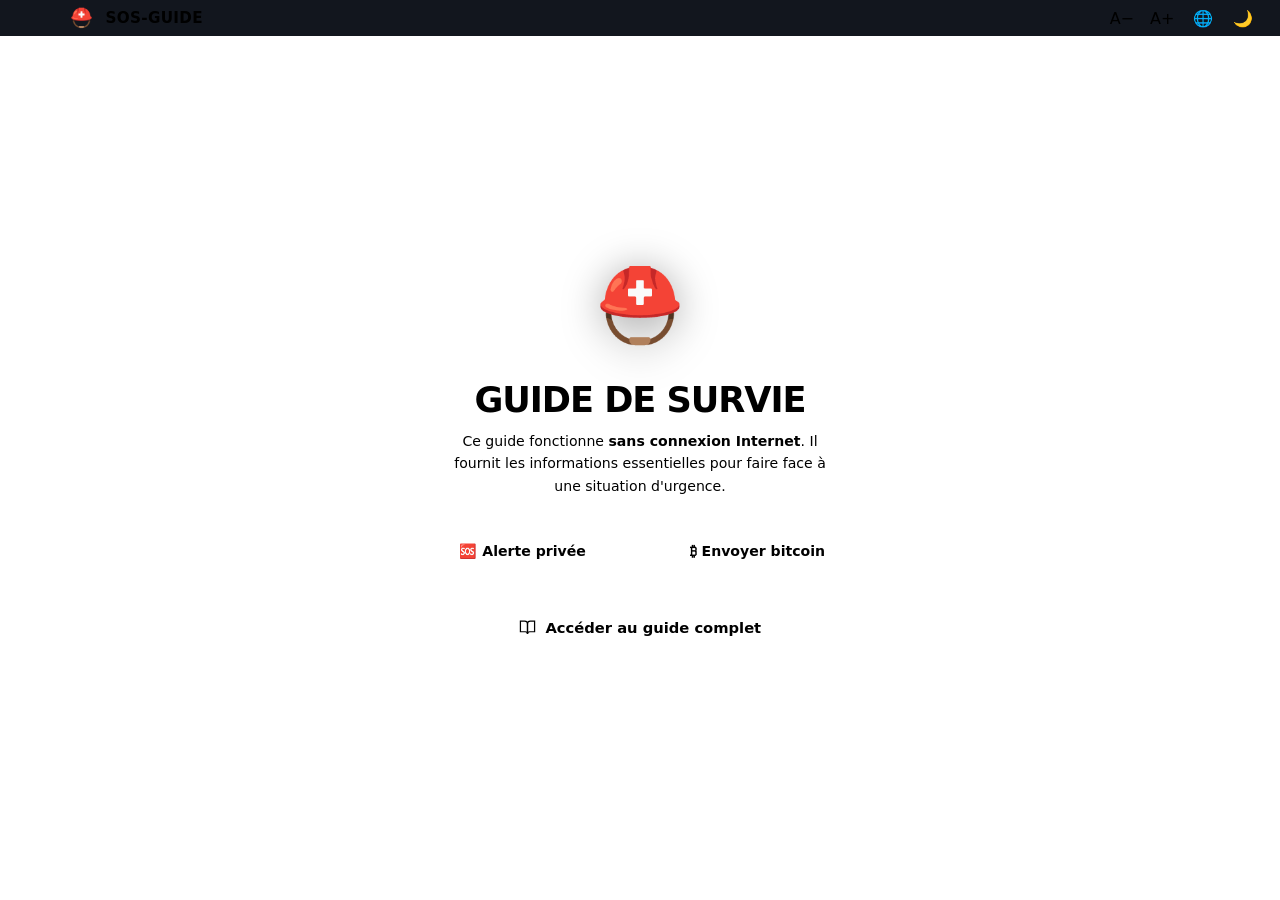
==== commit d82c778d: "portail : formulaires du splash repliés derrière des boutons + UI de relais bitcoin (/api/pay)" ====
--- a/sosguide/web/index.html
+++ b/sosguide/web/index.html
@@ -15,35 +15,16 @@
 <script src=/lib/sos-i18n.js></script>
 <style>*,*::before,*::after{box-sizing:border-box;margin:0;padding:0}html{scroll-behavior:smooth}body{background:var(--bg);color:var(--text);font-family:system-ui,-apple-system,'Segoe UI',sans-serif;line-height:1.6;-webkit-font-smoothing:antialiased;min-height:100vh;min-height:100dvh;transition:background .3s , color .3s}button{font-family:inherit;cursor:pointer;border:none;background:none}a{color:inherit;text-decoration:none}::-webkit-scrollbar{width:4px}::-webkit-scrollbar-thumb{background:var(--bg2);border-radius:4px}#nav{position:fixed;top:0;left:0;right:0;z-index:800;height:var(--nav-h);display:flex;align-items:center;background:rgba(6,10,18,.95);backdrop-filter:blur(20px);-webkit-backdrop-filter:blur(20px);border-bottom:1px solid var(--border);padding:0 1.25rem;gap:.75rem;transition:background .3s , border-color .3s}body.light-mode #nav{background:rgba(240,244,251,.95)}.nav-logo{flex:1;display:flex;align-items:center;gap:.6rem;font-weight:700;font-size:.95rem;letter-spacing:.02em;cursor:pointer;user-select:none}.nav-logo-badge{width:28px;height:28px;background:var(--card);border-radius:8px;border:1px solid var(--border);display:flex;align-items:center;justify-content:center;font-size:1.15rem;flex-shrink:0}.nav-right{display:flex;align-items:center;gap:.4rem}.nav-btn{width:34px;height:34px;border-radius:9px;border:1px solid var(--border);background:var(--card);color:var(--sub);display:flex;align-items:center;justify-content:center;font-size:1rem;transition:all .15s}.nav-btn:hover{background:var(--card-h);color:var(--text);border-color:var(--border-h)}.nav-btn:active{transform:scale(.92)}.hamburger{width:36px;height:36px;display:flex;flex-direction:column;justify-content:center;align-items:center;gap:5px;border-radius:9px;background:transparent;transition:background .15s}.hamburger:hover{background:rgba(255,255,255,.07)}body.light-mode .hamburger:hover{background:rgba(0,0,0,.06)}.hamburger span{display:block;width:20px;height:1.5px;background:var(--text);border-radius:2px}.drawer-overlay{position:fixed;inset:0;z-index:900;background:rgba(0,0,0,.65);backdrop-filter:blur(4px);visibility:hidden;opacity:0;transition:visibility .2s , opacity .2s}.drawer-overlay.active{visibility:visible;opacity:1}.drawer{position:fixed;top:0;left:0;width:280px;height:100%;background:var(--bg1);border-right:1px solid var(--border);transform:translateX(-100%);z-index:1000;display:flex;flex-direction:column;padding:1.25rem 1rem;transition:background .3s , border-color .3s , transform .25s cubic-bezier(.4,0,.2,1)}.drawer-overlay.active .drawer{transform:translateX(0)}.drawer-header{display:flex;justify-content:space-between;align-items:center;padding-bottom:1rem;margin-bottom:1rem;border-bottom:1px solid var(--border)}.drawer-title{font-weight:700;font-size:.95rem}.drawer-close{width:30px;height:30px;border-radius:8px;background:var(--bg2);color:var(--sub);font-size:1rem;display:flex;align-items:center;justify-content:center;cursor:pointer}.drawer-close:hover{background:rgba(239,68,68,.15);color:var(--red)}.drawer-nav{display:flex;flex-direction:column;gap:.5rem}.drawer-nav a{display:block;padding:.7rem 1rem;border-radius:var(--r);background:var(--card);border:1px solid var(--border);font-weight:500;font-size:.9rem;color:var(--text);transition:all .15s}.drawer-nav a:hover{background:var(--card-h);border-color:var(--border-h);color:var(--accent)}.drawer-footer{margin-top:auto;padding-top:1.5rem;text-align:center;font-size:.7rem;color:var(--sub);border-top:1px solid var(--border)}.lang-modal-overlay{position:fixed;inset:0;z-index:10001;background:rgba(0,0,0,.8);backdrop-filter:blur(8px);display:flex;align-items:center;justify-content:center;visibility:hidden;opacity:0;transition:visibility .2s , opacity .2s;padding:1rem}.lang-modal-overlay.active{visibility:visible;opacity:1}.lang-modal-container{background:var(--bg1);border-radius:20px;width:100%;max-width:720px;max-height:82vh;overflow-y:auto;border:1px solid var(--border);box-shadow:0 32px 64px rgba(0,0,0,.6)}.lang-modal-header{display:flex;justify-content:flex-end;align-items:center;padding:1.1rem 1.5rem;border-bottom:1px solid var(--border);position:sticky;top:0;background:var(--bg1)}.lang-modal-close{width:30px;height:30px;border-radius:8px;background:var(--bg2);color:var(--sub);font-size:1rem;display:flex;align-items:center;justify-content:center;cursor:pointer}.lang-modal-close:hover{background:rgba(239,68,68,.15);color:var(--red);transform:rotate(90deg)}.lang-grid{display:grid;grid-template-columns:repeat(auto-fill,minmax(190px,1fr));gap:.6rem;padding:1.25rem}.lang-card{background:var(--card);border:1px solid var(--border);border-radius:12px;padding:.65rem 1rem;display:flex;align-items:center;gap:.65rem;cursor:pointer;transition:all .15s}.lang-card:hover{background:var(--card-h);border-color:var(--accent)}.lang-card:active{transform:scale(.96)}.lang-flag{font-size:1.5rem}.lang-name{font-size:.9rem;font-weight:500;color:var(--text)}#splashScreen{min-height:100vh;min-height:100dvh;display:flex;flex-direction:column;align-items:center;justify-content:center;padding:calc(var(--nav-h) + 2rem) 1.25rem 2.5rem}#splashScreen.hide{display:none}.splash-header{text-align:center;margin-bottom:2rem;width:100%;max-width:460px}.splash-emoji{font-size:clamp(3rem,10vw,4.5rem);margin-bottom:1rem;display:block;filter:drop-shadow(0 4px 20px rgba(0,0,0,.35))}.splash-title{font-size:clamp(1.6rem,5vw,2.2rem);font-weight:800;letter-spacing:-.03em;line-height:1.15;color:var(--text);margin-bottom:.6rem}.splash-sub{font-size:.88rem;color:var(--sub);max-width:380px;margin:0 auto;line-height:1.6}.splash-sub strong{color:var(--text)}.urgence-grid>li{display:contents}.urgence-grid{list-style:none;padding:0;display:grid;grid-template-columns:1fr 1fr;gap:.9rem;width:100%;max-width:500px;margin:0 auto 1rem}.urgence-card{position:relative;overflow:hidden;display:flex;flex-direction:row;align-items:center;gap:.85rem;padding:1rem 1rem;border-radius:18px;min-height:95px;color:#fff;border:1px solid transparent;transition:transform .15s , box-shadow .15s;cursor:pointer}.urgence-card::after{content:attr(data-num);position:absolute;right:-.05em;top:-.1em;font-size:4.8rem;font-weight:900;letter-spacing:-.04em;line-height:1;opacity:.13;pointer-events:none;color:#fff}.urgence-card:active{transform:scale(.96)}.urgence-phone-icon{flex-shrink:0;width:38px;height:38px;background:rgba(255,255,255,.2);border-radius:50%;display:flex;align-items:center;justify-content:center}.urgence-phone-icon svg{width:19px;height:19px;stroke:#fff;fill:none;stroke-width:2}.urgence-info{display:flex;flex-direction:column;gap:.1rem}.urgence-number{font-size:1.8rem;font-weight:900;letter-spacing:-.02em;line-height:1;color:#fff}.urgence-name{font-size:.7rem;font-weight:700;color:rgba(255,255,255,.8);letter-spacing:.07em;text-transform:uppercase}.uc-samu{background:linear-gradient(135deg,#7f1d1d 0%,#991b1b 100%)}.uc-police{background:linear-gradient(135deg,#1e3a8a 0%,#1d4ed8 100%)}.uc-pompiers{background:linear-gradient(135deg,#7c2d12 0%,#c2410c 100%)}.uc-europe{background:linear-gradient(135deg,#3730a3 0%,#5b21b6 100%)}.uc-ssourd{background:linear-gradient(135deg,#0f172a 0%,#1e293b 100%);grid-column: 1 / -1;max-width:none;width:100%;margin:0}.uc-local{background:linear-gradient(135deg,#065f46 0%,#047857 100%);grid-column:span 2;max-width:300px;margin:0 auto;width:100%}@media (min-width:500px){.uc-local{grid-column:span 2;justify-self:center;width:auto;min-width:240px}}@media (hover:hover){.urgence-card:hover{transform:translateY(-3px)}.uc-samu:hover{box-shadow:0 12px 36px rgba(239,68,68,.35)}.uc-police:hover{box-shadow:0 12px 36px rgba(59,130,246,.35)}.uc-pompiers:hover{box-shadow:0 12px 36px rgba(234,88,12,.35)}.uc-europe:hover{box-shadow:0 12px 36px rgba(124,58,237,.35)}.uc-ssourd:hover{box-shadow:0 12px 36px rgba(148,163,184,.35)}.uc-local:hover{box-shadow:0 12px 36px rgba(16,185,129,.35)}}.btn-enter{display:flex;align-items:center;justify-content:center;gap:.6rem;width:100%;max-width:460px;padding:.95rem 1.5rem;background:var(--card);border:1px solid var(--border-h);border-radius:var(--r-lg);font-weight:600;font-size:.92rem;color:var(--sub);cursor:pointer;transition:all .15s}.btn-enter svg{width:17px;height:17px;stroke:currentColor;fill:none;stroke-width:1.75}.btn-enter:hover{background:var(--card-h);border-color:var(--accent);color:var(--accent)}.btn-enter:hover svg{transform:translateX(3px)}.btn-enter:active{transform:scale(.97)}#mainContent{display:none}.main{padding-top:calc(var(--nav-h) + 2rem);padding-bottom:4rem;max-width:780px;margin:0 auto;padding-left:1.25rem;padding-right:1.25rem}.main-welcome{background:var(--card);border:1px solid var(--border);border-radius:var(--r-lg);padding:2rem 1.5rem;text-align:center;margin-bottom:2rem}.main-welcome h1{font-size:clamp(1.4rem,4vw,1.8rem);font-weight:800;margin-bottom:.6rem}.main-welcome p{font-size:.9rem;color:var(--sub);line-height:1.7;max-width:500px;margin:0 auto}.local-info{display:flex;flex-direction:column;gap:1rem;margin-top:1.5rem;padding-top:1rem;border-top:1px solid var(--border)}.local-map{position:relative;width:100%;overflow:hidden;border-radius:12px;margin-top:.5rem;border:1px solid var(--border);background:var(--bg2)}.local-map-pin{position:absolute;left:50%;top:50%;transform:translate(-50%,-100%);font-size:1.8rem;line-height:1;pointer-events:none;filter:drop-shadow(0 1px 3px rgba(0,0,0,.6))}.local-map-attr{position:absolute;right:0;bottom:0;background:rgba(255,255,255,.75);color:#0b1220;font-size:.6rem;padding:0 .3rem;border-top-left-radius:4px;pointer-events:none}.local-contacts{display:flex;flex-wrap:wrap;gap:.5rem;justify-content:center;margin-top:.5rem}.section-title{margin:1rem 0 1rem 0;font-size:.85rem;font-weight:600;text-transform:uppercase;letter-spacing:.1em;color:var(--sub);border-left:3px solid var(--accent);padding-left:.8rem}.grid-3,.grid-2,.grid-urgences,.grid-situations,.grid-assos{display:grid;gap:.9rem;margin-bottom:2rem}.grid-3{grid-template-columns:repeat(3,1fr)}.grid-2{grid-template-columns:repeat(2,1fr)}.grid-urgences{grid-template-columns:repeat(auto-fill,minmax(280px,1fr))}.grid-situations{grid-template-columns:repeat(2,1fr)}.grid-assos{grid-template-columns:repeat(2,1fr)}.card{position:relative;overflow:hidden;display:flex;flex-direction:column;align-items:flex-start;justify-content:flex-end;padding:1.2rem 1rem 1rem;border-radius:18px;min-height:115px;background:var(--card);border:1px solid var(--border);transition:transform .15s , background .2s , border-color .2s;cursor:pointer}.card::after{content:attr(data-icon);position:absolute;right:.2rem;top:.05rem;font-size:4rem;font-weight:400;opacity:.12;pointer-events:none;line-height:1}.card:hover{background:var(--card-h);border-color:var(--border-h);transform:translateY(-2px)}.card:active{transform:scale(.96)}.card-icon{font-size:1.8rem;margin-bottom:.4rem;position:relative;z-index:1}.card-titre{font-weight:700;font-size:.95rem;margin-bottom:.15rem;position:relative;z-index:1;color:var(--text)}.card-desc{font-size:.7rem;color:var(--sub);position:relative;z-index:1;line-height:1.3}.card-emergency{color:#fff;border-color:transparent}.card-emergency .card-titre,.card-emergency .card-desc{color:#fff}.card-emergency::after{filter:brightness(0) invert(1)}.card-bleu{background:linear-gradient(135deg,#0a2b5e,#1e3a8a)}.card-rouge{background:linear-gradient(135deg,#7f1d1d,#b91c1c)}.card-orange{background:linear-gradient(135deg,#7c2d12,#c2410c)}.card-violet{background:linear-gradient(135deg,#3730a3,#5b21b6)}.card-vert{background:linear-gradient(135deg,#065f46,#047857)}.card-rose{background:linear-gradient(135deg,#881337,#e11d48)}.card-cyan{background:linear-gradient(135deg,#0e7490,#06b6d4)}.card-slate{background:linear-gradient(135deg,#1e293b,#334155)}.card-blanc{background:linear-gradient(135deg,#f8fafc,#e2e8f0);color:#0f172a}.card-blanc .card-titre,.card-blanc .card-desc{color:#0f172a;transition:color .15s}.card-blanc:hover .card-titre,.card-blanc:hover .card-desc{color:#fff}@media (max-width:600px){.grid-3,.grid-2,.grid-situations,.grid-assos{grid-template-columns:1fr}.grid-urgences{grid-template-columns:1fr}}.modal-overlay,.tool-modal-overlay{position:fixed;inset:0;z-index:11000;background:rgba(0,0,0,.92);backdrop-filter:blur(12px);display:flex;align-items:center;justify-content:center;visibility:hidden;opacity:0;transition:visibility .2s , opacity .2s}.modal-overlay.active,.tool-modal-overlay.active{visibility:visible;opacity:1}.modal-container,.tool-modal-container{background:var(--bg1);border-radius:28px;width:90%;max-width:500px;border:1px solid var(--border);box-shadow:0 32px 64px rgba(0,0,0,.5);overflow:hidden}.modal-header,.tool-modal-header{display:flex;justify-content:space-between;align-items:center;padding:1rem 1.5rem;border-bottom:1px solid var(--border);background:var(--bg1)}.modal-header h2,.tool-modal-header h2{font-size:1.1rem;font-weight:700}.modal-close,.tool-modal-close{width:32px;height:32px;border-radius:40px;background:var(--bg2);color:var(--sub);font-size:1.2rem;display:flex;align-items:center;justify-content:center;cursor:pointer}.modal-close:hover,.tool-modal-close:hover{background:rgba(239,68,68,.2);color:var(--red);transform:rotate(90deg)}.modal-body{padding:1.8rem 1.5rem;font-size:.95rem;line-height:1.6;color:var(--text)}.modal-body ul{margin-left:1.5rem;margin-top:.5rem}.modal-body li{margin:.5rem 0}.modal-body strong{color:var(--accent)}.modal-media{max-width:100%;width:100%;border-radius:12px;margin:.7rem 0;display:block;border:1px solid var(--border)}.tts-btn{width:32px;height:32px;border-radius:40px;background:var(--bg2);color:var(--accent);font-size:1rem;display:flex;align-items:center;justify-content:center;cursor:pointer;transition:background .15s,color .15s}.tts-btn:hover,.tts-btn.speaking{background:var(--accent-strong);color:#fff}.phone-badge{display:inline-block;background:var(--accent-strong);color:#fff;padding:.2rem .6rem;border-radius:40px;font-weight:600;font-size:.85rem;margin:0 .1rem;text-decoration:none;transition:background .15s}.phone-badge:hover{background:var(--green);color:#fff}.modal-body a:not(.phone-badge){color:var(--accent);text-decoration:underline}.tool-modal-body{padding:2rem 1.5rem 1.8rem;display:flex;flex-direction:column;align-items:center;gap:1.5rem}.tool-status{font-size:1.8rem;font-weight:800;color:var(--accent)}.tool-button{background:var(--accent-strong);color:#fff;border:none;padding:.8rem 2rem;border-radius:40px;font-weight:600;font-size:1rem;width:100%;max-width:220px;transition:transform .1s , background .2s}.tool-button:active{transform:scale(.96)}.tool-button.stop{background:var(--red)}.fullscreen-tool{position:fixed;inset:0;z-index:11000;background:#fff;display:flex;flex-direction:column;align-items:center;justify-content:flex-end;padding:2rem;visibility:hidden;opacity:0;transition:visibility .1s , opacity .1s}.fullscreen-tool.active{visibility:visible;opacity:1}.fullscreen-btn{background:rgba(0,0,0,.7);backdrop-filter:blur(12px);color:#fff;border:none;padding:.8rem 2rem;border-radius:60px;font-weight:600;font-size:1rem;margin-bottom:3rem;cursor:pointer}.fullscreen-btn:active{transform:scale(.96)}.flash-white{background:#fff}.flash-black{background:#000}#degradedBanner{display:none;position:fixed;top:var(--nav-h);left:0;right:0;z-index:798;background:#1f1503;border-bottom:1px solid #e07b0a;padding:.55rem 1rem;text-align:center;font-size:.82rem;color:#e07b0a}#loraBanner{display:none;position:fixed;top:var(--nav-h);left:0;right:0;z-index:799;background:rgba(127,29,29,.97);backdrop-filter:blur(8px);border-bottom:2px solid var(--red);padding:.7rem 1rem;color:#fff}#loraBannerInner{max-width:780px;margin:0 auto;display:flex;align-items:center;gap:.75rem;flex-wrap:wrap}#loraBannerIcon{font-size:1.3rem;flex-shrink:0}#loraBannerText{flex:1;font-size:.88rem;font-weight:600}#loraBannerTime{font-size:.72rem;opacity:.75}.lora-pulse{animation:loraPulse 1.2s ease-in-out infinite}@keyframes loraPulse{0%,100%{opacity:1}50%{opacity:.4}}#loraSection{display:none;margin-bottom:2rem}.lora-alert-card{background:var(--card);border:1px solid rgba(239,68,68,.4);border-left:4px solid var(--red);border-radius:var(--r);padding:.8rem 1rem;margin-bottom:.6rem}.lora-alert-card.unverified{border-color:rgba(224,123,10,.4);border-left-color:#e07b0a}.lora-alert-type{font-weight:700;font-size:.9rem;color:var(--text)}.lora-alert-meta{font-size:.72rem;color:var(--sub);margin:.2rem 0}.lora-alert-msg{font-size:.85rem;color:var(--text)}.lora-link{display:inline-block;margin-top:.3rem;font-size:.8rem;color:var(--accent)}.card:focus-visible,.urgence-card:focus-visible,.nav-btn:focus-visible,.lang-card:focus-visible,.btn-enter:focus-visible,.drawer-nav a:focus-visible{outline:2px solid var(--accent);outline-offset:2px}[dir=rtl] .section-title{border-left:none;border-right:3px solid var(--accent);padding-left:0;padding-right:.8rem}[dir=rtl] .card{align-items:flex-end;text-align:right}[dir=rtl] .card::after{right:auto;left:.2rem}[dir=rtl] .urgence-card::after{right:auto;left:-.05em}[dir=rtl] .drawer{left:auto;right:0;border-right:none;border-left:1px solid var(--border);transform:translateX(100%)}#carteSection{margin-bottom:2rem}.carte-wrap{background:var(--card);border:1px solid var(--border);border-radius:var(--r-lg);padding:.8rem;overflow:hidden}.carte-map{position:relative;width:100%;height:300px;border-radius:12px;overflow:hidden;background:var(--bg2);touch-action:manipulation}.carte-tiles{position:absolute;inset:0;transform-origin:50% 50%}.carte-tiles>div{position:absolute;left:0;top:0}.carte-tiles img{position:absolute;width:256px;height:256px}#carteCanvas{position:absolute;inset:0;width:100%;height:100%;display:block;z-index:2}.carte-full{position:absolute;top:8px;right:8px;width:34px;height:34px;border-radius:9px;border:1px solid rgba(255,255,255,.25);background:rgba(0,0,0,.55);color:#fff;font-size:1.05rem;display:flex;align-items:center;justify-content:center;z-index:4;cursor:pointer}.carte-attr{position:absolute;right:0;bottom:0;background:rgba(255,255,255,.78);color:#0b1220;font-size:.6rem;padding:0 .3rem;border-top-left-radius:4px;pointer-events:none;z-index:3}.carte-map:fullscreen{width:100vw;height:100vh;border-radius:0}.carte-map.carte-fs{position:fixed;inset:0;width:100vw;height:100vh;border-radius:0;z-index:25000}.carte-tools{display:flex;gap:.5rem;align-items:center;margin-top:.7rem}.carte-btn{width:44px;height:40px;border-radius:10px;border:1px solid var(--border);background:var(--bg2);color:var(--text);font-size:1.1rem;flex:none}.carte-btn:active{transform:scale(.94)}.carte-ping{flex:1;height:40px;border-radius:10px;border:none;background:linear-gradient(135deg,#b91c1c,#ef4444);color:#fff;font-weight:700;font-size:.9rem}.carte-ping:active{transform:scale(.97)}.carte-hint{font-size:.74rem;color:var(--sub);margin-top:.6rem;line-height:1.45}#sosOverlay{position:fixed;inset:0;z-index:20000;display:none;background:#fff;color:#0b1220;overflow-y:auto;-webkit-overflow-scrolling:touch;padding:2rem 1.25rem calc(2.5rem + env(safe-area-inset-bottom))}#sosOverlay.active{display:block}.sos-inner{max-width:640px;margin:0 auto;text-align:center;padding-top:2.5rem}.sos-mark{font-size:4rem;line-height:1;margin-bottom:1rem}.sos-cause{font-size:clamp(1.6rem,6vw,2.4rem);font-weight:800;color:#b91c1c;margin-bottom:1.2rem;letter-spacing:-.02em}.sos-instr{font-size:clamp(1.05rem,3.4vw,1.3rem);line-height:1.6;white-space:pre-wrap;background:#f8fafc;border:1px solid #e2e8f0;border-radius:14px;padding:1.1rem 1.2rem;text-align:left;margin-bottom:1.4rem;color:#0b1220}.sos-tips{list-style:none;text-align:left;display:flex;flex-direction:column;gap:.5rem;margin:0 0 1.6rem;padding:0}.sos-tips li{padding:.7rem 1rem;background:#fef2f2;border-left:4px solid #b91c1c;border-radius:8px;font-size:.95rem;color:#0b1220}.sos-since{font-size:.8rem;color:#64748b}.sos-official{display:none;text-align:left;margin:0 0 1.4rem}.sos-official.show{display:block}.sos-official-title{font-size:.78rem;font-weight:700;text-transform:uppercase;letter-spacing:.08em;color:#475569;margin:0 0 .6rem;display:flex;align-items:center;gap:.4rem}.sos-bulletin{background:#fff;border:1px solid #e2e8f0;border-left:4px solid #2563eb;border-radius:10px;padding:.7rem .85rem;margin-bottom:.6rem}.sos-bulletin-head{display:flex;align-items:baseline;justify-content:space-between;gap:.5rem;flex-wrap:wrap}.sos-bulletin-src{font-size:.74rem;font-weight:700;color:#2563eb}.sos-bulletin-date{font-size:.7rem;color:#94a3b8}.sos-bulletin-title{font-weight:700;font-size:.95rem;color:#0b1220;margin:.15rem 0}.sos-bulletin-body{font-size:.88rem;color:#334155;white-space:pre-wrap;line-height:1.5}.sos-bulletin-link{display:inline-block;margin-top:.3rem;font-size:.78rem;color:#2563eb;word-break:break-all}.morse-io{display:flex;flex-direction:column;gap:.6rem}.morse-io input{width:100%;padding:.6rem .7rem;background:var(--bg2);border:1px solid var(--border);border-radius:10px;color:var(--text);font-size:.95rem}.morse-tools{display:flex;gap:.5rem}.morse-btn{flex:1;height:42px;border-radius:10px;border:none;background:linear-gradient(135deg,#0e7490,#06b6d4);color:#fff;font-weight:700;font-size:.9rem}.morse-btn.stop{background:var(--bg2);color:var(--text);border:1px solid var(--border)}.morse-out{font-family:ui-monospace,monospace;font-size:1.3rem;letter-spacing:.1em;word-break:break-all;min-height:1.6rem;color:var(--accent)}.morse-table{display:grid;grid-template-columns:repeat(auto-fill,minmax(64px,1fr));gap:.3rem;margin-top:.6rem}.morse-cell{background:var(--bg2);border:1px solid var(--border);border-radius:8px;padding:.3rem;text-align:center;font-size:.78rem}.morse-cell b{display:block;font-size:.95rem;color:var(--text)}.morse-cell span{font-family:ui-monospace,monospace;color:var(--sub)}#morseBeacon{position:fixed;inset:0;z-index:21000;background:#000;display:none}#morseBeacon.show{display:block}#morseBeacon.lit{background:#fff}#morseBeacon .morse-beacon-close{position:fixed;top:1rem;right:1rem;z-index:1;background:rgba(0,0,0,.6);color:#fff;border:none;padding:.6rem 1.2rem;border-radius:40px;font-weight:700}</style>
 <style>
-/* Barre du bas (accès rapide) — repris du prototype : zones tactiles larges,
-   safe-area (viewport-fit=cover), masquée hors page principale et sous overlays. */
-#bottomBar{position:fixed;left:0;right:0;bottom:0;z-index:801;display:none;
-  grid-template-columns:repeat(4,1fr);
-  background:rgba(6,10,18,.96);backdrop-filter:blur(20px);-webkit-backdrop-filter:blur(20px);
-  border-top:1px solid var(--border);
-  padding-bottom:env(safe-area-inset-bottom)}
-body.light-mode #bottomBar{background:rgba(240,244,251,.96)}
-#bottomBar.show{display:grid}
-/* Stabilité d'affichage sur mobile (évite le « fantôme » de la barre fixe). */
-#bottomBar{transform:translateZ(0);will-change:transform}
-/* Zoom de texte : masqué sur le splash, remonté au-dessus de la barre en page
-   principale (sinon caché derrière). */
+/* Zoom de texte : masqué sur le splash, flottant en bas de page principale.
+   (La barre du bas a été retirée — le zoom flotte désormais librement.) */
 body:not(.bb-on) #a11yZoom{display:none}
-body.bb-on #a11yZoom{bottom:calc(78px + env(safe-area-inset-bottom) + .5rem);z-index:802}
+body.bb-on #a11yZoom{bottom:calc(1rem + env(safe-area-inset-bottom));z-index:802}
 /* Bouton de lecture vocale de l'alerte (page SOS, fond clair). */
 .sos-tts{display:inline-flex;align-items:center;gap:.5rem;margin:0 auto 1.3rem;padding:.7rem 1.3rem;border-radius:40px;border:none;background:#2563eb;color:#fff;font-weight:700;font-size:.95rem;cursor:pointer}
 .sos-tts:active{transform:scale(.97)}
 .sos-tts.speaking{background:#b91c1c}
-.bb-tab{display:flex;flex-direction:column;align-items:center;justify-content:center;gap:3px;
-  min-height:60px;padding:.45rem .15rem;color:var(--sub);background:transparent;
-  font-size:.62rem;font-weight:700;letter-spacing:.02em;cursor:pointer;
-  transition:color .15s,background .15s;touch-action:manipulation}
-.bb-tab .bb-ic{font-size:1.35rem;line-height:1}
-.bb-tab:hover{color:var(--text)}
-.bb-tab:active{color:var(--accent);background:var(--card-h)}
-/* Laisse la place à la barre pour ne pas masquer le bas de page. */
-body.bb-on .main{padding-bottom:calc(78px + env(safe-area-inset-bottom))}
-[dir=rtl] #bottomBar{direction:rtl}
+/* Marge basse normale (la barre du bas n'existe plus). */
+body.bb-on .main{padding-bottom:calc(2rem + env(safe-area-inset-bottom))}
 </style>
 <style>
 /* ───────── Ajustements d'affichage (overrides, demande produit) ───────── */
@@ -74,23 +55,34 @@
 .it-chev{color:var(--sub);font-size:1.1rem;text-align:right;width:1rem;padding-left:0}
 [dir=rtl] .it-num,[dir=rtl] .it-chev{text-align:left}
 [dir=rtl] .it-chev{transform:scaleX(-1)}
-/* ───────── Formulaire de ping citoyen (splash) ───────── */
-#pingForm{width:100%;max-width:460px;background:var(--card);border:1px solid var(--border-h);border-radius:var(--r-lg);padding:1.25rem 1.25rem 1rem;margin:0 auto 1.5rem;text-align:left}
-#pingForm .ping-title{font-size:.78rem;font-weight:700;text-transform:uppercase;letter-spacing:.09em;color:var(--sub);margin-bottom:.85rem;display:flex;align-items:center;gap:.4rem}
-#pingForm .ping-field{margin-bottom:.75rem}
-#pingForm label{display:block;font-size:.78rem;font-weight:600;color:var(--sub);margin-bottom:.3rem}
-#pingForm input{width:100%;padding:.65rem .85rem;border:1px solid var(--border);border-radius:10px;background:var(--bg2);color:var(--text);font-size:.95rem;font-family:inherit}
-#pingForm input:focus{outline:2px solid var(--accent);border-color:var(--accent)}
-#pingSubmit{width:100%;padding:.9rem;border-radius:12px;background:linear-gradient(135deg,#b91c1c,#ef4444);color:#fff;font-weight:800;font-size:1rem;border:none;cursor:pointer;letter-spacing:.02em}
-#pingSubmit:active{transform:scale(.97)}
-#pingSubmit:disabled{opacity:.6;cursor:default}
-#pingFeedback{margin-top:.7rem;font-size:.85rem;font-weight:600;text-align:center;min-height:1.4em}
-#pingFeedback.ok{color:var(--green,#10b981)}
-#pingFeedback.err{color:var(--red)}
-/* Barre du bas : HAUTEUR FIXE (ne grandit plus au scroll), 4 onglets. */
-#bottomBar{height:calc(62px + env(safe-area-inset-bottom));align-items:start}
-.bb-tab{height:62px;min-height:62px}
-body.bb-on .main{padding-bottom:calc(62px + env(safe-area-inset-bottom) + 1rem)}
+/* ───────── Formulaires du splash (ping citoyen + relais bitcoin) ─────────
+   Masqués par défaut : chaque formulaire s'ouvre par son bouton (un seul à la
+   fois), le splash reste centré sur les numéros d'urgence. */
+#pingForm,#payForm{display:none;width:100%;max-width:460px;background:var(--card);border:1px solid var(--border-h);border-radius:var(--r-lg);padding:1.25rem 1.25rem 1rem;margin:0 auto 1.5rem;text-align:left}
+#pingForm.open,#payForm.open{display:block}
+#pingForm .ping-title,#payForm .ping-title{font-size:.78rem;font-weight:700;text-transform:uppercase;letter-spacing:.09em;color:var(--sub);margin-bottom:.85rem;display:flex;align-items:center;gap:.4rem}
+#pingForm .ping-field,#payForm .ping-field{margin-bottom:.75rem}
+#pingForm label,#payForm label{display:block;font-size:.78rem;font-weight:600;color:var(--sub);margin-bottom:.3rem}
+#pingForm input,#payForm textarea{width:100%;padding:.65rem .85rem;border:1px solid var(--border);border-radius:10px;background:var(--bg2);color:var(--text);font-size:.95rem;font-family:inherit}
+#payForm textarea{font-family:ui-monospace,SFMono-Regular,Menlo,monospace;font-size:.82rem;resize:vertical;min-height:5.5em;word-break:break-all}
+#pingForm input:focus,#payForm textarea:focus{outline:2px solid var(--accent);border-color:var(--accent)}
+#payForm .pay-hint{font-size:.78rem;color:var(--sub);line-height:1.5;margin-bottom:.85rem}
+#pingSubmit,#paySubmit{width:100%;padding:.9rem;border-radius:12px;color:#fff;font-weight:800;font-size:1rem;border:none;cursor:pointer;letter-spacing:.02em}
+#pingSubmit{background:linear-gradient(135deg,#b91c1c,#ef4444)}
+#paySubmit{background:linear-gradient(135deg,#b45309,#f59e0b)}
+#pingSubmit:active,#paySubmit:active{transform:scale(.97)}
+#pingSubmit:disabled,#paySubmit:disabled{opacity:.6;cursor:default}
+#pingFeedback,#payFeedback{margin-top:.7rem;font-size:.85rem;font-weight:600;text-align:center;min-height:1.4em}
+#pingFeedback.ok,#payFeedback.ok{color:var(--green,#10b981)}
+#pingFeedback.err,#payFeedback.err{color:var(--red)}
+.splash-actions{display:flex;gap:.6rem;width:100%;max-width:460px;margin:0 auto 1rem}
+.splash-action{flex:1;display:flex;align-items:center;justify-content:center;gap:.5rem;padding:.85rem .6rem;background:var(--card);border:1px solid var(--border-h);border-radius:var(--r-lg);font-weight:700;font-size:.88rem;color:var(--text);cursor:pointer;transition:all .15s}
+.splash-action:hover{background:var(--card-h)}
+.splash-action:active{transform:scale(.97)}
+.splash-action[aria-expanded=true]{border-color:var(--accent);color:var(--accent)}
+.splash-action.sa-ping:hover,.splash-action.sa-ping[aria-expanded=true]{border-color:#ef4444;color:#ef4444}
+.splash-action.sa-pay:hover,.splash-action.sa-pay[aria-expanded=true]{border-color:#f59e0b;color:#f59e0b}
+.splash-action:focus-visible{outline:2px solid var(--accent);outline-offset:2px}
 </style>
 </head>
 <body>
@@ -100,14 +92,8 @@
 <div id=loraBanner><div id=loraBannerInner><span id=loraBannerIcon class=lora-pulse>📡</span><span id=loraBannerText></span><span id=loraBannerTime></span></div></div>
 <nav id=nav aria-label="Barre principale"><button class=hamburger id=hamburgerBtn aria-label="Ouvrir le menu de navigation"><span></span><span></span><span></span></button><div class=nav-logo id=navLogo><div class=nav-logo-badge>⛑️</div><strong id=appTitle>SOS-GUIDE</strong></div><div class=nav-right><button class=nav-btn id=a11yMinus aria-label="Réduire la taille du texte">A−</button><button class=nav-btn id=a11yPlus aria-label="Augmenter la taille du texte">A+</button><button class=nav-btn id=langBtn aria-label="Choisir la langue">🌐</button><button class=nav-btn id=themeToggle aria-label="Basculer le thème clair/sombre">🌙</button></div></nav>
 <div id=drawerOverlay class=drawer-overlay><div class=drawer><div class=drawer-header><span class=drawer-title id=drawerTitle>Navigation</span><button class=drawer-close id=drawerCloseBtn aria-label="Fermer le menu">✕</button></div><nav class=drawer-nav id=drawerNav aria-label="Menu"></nav><div class=drawer-footer id=drawerFooter><div class=drawer-privacy>🔒 Aucune donnée personnelle collectée<br><a href="/privacy.html" style="color:var(--accent)">Politique de confidentialité</a></div><div id=drawerFooterText style="margin-top:.5rem">SOS-GUIDE · version 1.0</div></div></div></div>
-<nav id=bottomBar aria-label="Accès rapide">
-  <button class=bb-tab type=button id=bbAlerter><span class=bb-ic>🆘</span>Alerter</button>
-  <button class=bb-tab type=button data-bb="#urgencesSection"><span class=bb-ic>☎️</span>Urgences</button>
-  <button class=bb-tab type=button data-bb="#situationsSection"><span class=bb-ic>📖</span>Guide</button>
-  <button class=bb-tab type=button data-bb="#outilsSection"><span class=bb-ic>🧰</span>Outils</button>
-</nav>
 <div id=languageModal class=lang-modal-overlay role=dialog aria-modal=true aria-label="Choix de la langue"><div class=lang-modal-container><div class=lang-modal-header><button class=lang-modal-close id=closeModalBtn aria-label="Fermer">✕</button></div><div class=lang-grid id=flagGrid></div></div></div>
-<div id=splashScreen><div class=splash-header><span class=splash-emoji>⛑️</span><h1 class=splash-title>SOS-GUIDE</h1><p class=splash-sub></p></div><form id=pingForm novalidate><div class="ping-title">🆘 Envoyer une alerte privée</div><div class=ping-field><label for=pingSender>Votre nom</label><input id=pingSender type=text maxlength=80 placeholder="Prénom ou nom" autocomplete=name></div><div class=ping-field><label for=pingKey>Clé du groupe (donnée par votre responsable)</label><input id=pingKey type=text maxlength=32 placeholder="Ex. : ROUGE" autocomplete=off spellcheck=false></div><button type=submit id=pingSubmit>🆘 ENVOYER L'ALERTE</button><div id=pingFeedback></div></form><ul class=urgence-grid id=urgenceGrid aria-label="Numéros d'urgence"></ul><button class=btn-enter id=enterBtn><svg viewBox="0 0 24 24"><path d="M2 3h6a4 4 0 0 1 4 4v14a3 3 0 0 0-3-3H2z"/><path d="M22 3h-6a4 4 0 0 0-4 4v14a3 3 0 0 1 3-3h7z"/></svg><span id=enterBtnText>Accéder au guide</span></button></div>
+<div id=splashScreen><div class=splash-header><span class=splash-emoji>⛑️</span><h1 class=splash-title>SOS-GUIDE</h1><p class=splash-sub></p></div><div class=splash-actions><button type=button class="splash-action sa-ping" id=togglePing aria-expanded=false aria-controls=pingForm>🆘 Alerte privée</button><button type=button class="splash-action sa-pay" id=togglePay aria-expanded=false aria-controls=payForm>₿ Envoyer bitcoin</button></div><form id=pingForm novalidate><div class="ping-title">🆘 Envoyer une alerte privée</div><div class=ping-field><label for=pingSender>Votre nom</label><input id=pingSender type=text maxlength=80 placeholder="Prénom ou nom" autocomplete=name></div><div class=ping-field><label for=pingKey>Clé du groupe (donnée par votre responsable)</label><input id=pingKey type=text maxlength=32 placeholder="Ex. : ROUGE" autocomplete=off spellcheck=false></div><button type=submit id=pingSubmit>🆘 ENVOYER L'ALERTE</button><div id=pingFeedback></div></form><form id=payForm novalidate><div class="ping-title">₿ Relayer une transaction bitcoin</div><p class=pay-hint>La borne <strong>transporte</strong> votre transaction <strong>déjà signée</strong> vers le réseau (mesh LoRa → nœud-sortie). Elle ne détient ni clé ni fonds — signez hors-ligne depuis votre portefeuille, collez l'hex ici.</p><div class=ping-field><label for=payTx>Transaction signée (hex)</label><textarea id=payTx rows=4 placeholder="02000000…" autocomplete=off spellcheck=false></textarea></div><button type=submit id=paySubmit>₿ METTRE EN FILE</button><div id=payFeedback></div></form><ul class=urgence-grid id=urgenceGrid aria-label="Numéros d'urgence"></ul><button class=btn-enter id=enterBtn><svg viewBox="0 0 24 24"><path d="M2 3h6a4 4 0 0 1 4 4v14a3 3 0 0 0-3-3H2z"/><path d="M22 3h-6a4 4 0 0 0-4 4v14a3 3 0 0 1 3-3h7z"/></svg><span id=enterBtnText>Accéder au guide</span></button></div>
 <div id=mainContent><main class=main><div class=main-welcome><h1 id=welcomeTitle>SOS-GUIDE</h1><p id=welcomeText></p><div id=carteSection><div class=carte-wrap><div class=carte-map id=carteMap><div class=carte-tiles id=carteTiles></div><canvas id=carteCanvas></canvas><button class=carte-full id=carteFull type=button aria-label="Plein écran" title="Plein écran">⛶</button><div class=carte-attr id=carteAttr></div></div><div class=carte-tools><button class=carte-btn id=carteZoomOut type=button aria-label="Dézoomer">➖</button><button class=carte-ping id=cartePing type=button>📍 Envoyer un ping de détresse</button><button class=carte-btn id=carteZoomIn type=button aria-label="Zoomer">➕</button></div></div></div><div id=localInfoContainer class=local-info></div></div><div id=principesSection></div><div id=outilsSection></div><div id=urgencesSection></div><div id=situationsSection></div><div id=loraSection><div class=section-title>📡 LoRa</div><div id=loraAlertsList></div><a class=lora-link href="/lora">📨 Messagerie LoRa →</a></div><div id=assosSection></div></main></div>
 <div id=genericModal class=modal-overlay role=dialog aria-modal=true><div class=modal-container><div class=modal-header><h2 id=genericModalTitle>Information</h2><div style="display:flex;gap:.45rem;align-items:center"><button class=tts-btn id=ttsBtn aria-label="Écouter à voix haute" title="Écouter">🔊</button><button class=modal-close id=closeGenericModal aria-label="Fermer">✕</button></div></div><div class=modal-body id=genericModalBody></div></div></div>
 <div id=metronomeModal class=tool-modal-overlay><div class=tool-modal-container><div class=tool-modal-header><h2 id=metroTitle>❤️ Métronome 110 BPM</h2><button class="tool-modal-close close-metronome">✕</button></div><div class=tool-modal-body><div class=tool-status id=metroBpmDisplay>110 BPM</div><button id=metroStartStop class=tool-button>Démarrer</button></div></div></div>
@@ -446,10 +432,10 @@
   }
   buildInfoTable(document.getElementById('urgencesSection'), 'section-urgences', langData.sections.urgencesMedicales, langData.urgences_medicales, false);
   buildInfoTable(document.getElementById('situationsSection'), 'section-situations', langData.sections.situationsCollectives, langData.situations_collectives, false);
-  // Associations & numéros d'aide : SOURCE = configuration du nœud (saisie par
-  // l'admin à l'install / dans /admin), qui suit le PAYS du déploiement — pas la
-  // langue. Repli sur la liste de la langue UNIQUEMENT si rien n'a été configuré
-  // (rétro-compatibilité : un nœud FR sans saisie garde ses numéros nationaux).
+  // Associations & numéros d'aide : SOURCE UNIQUE = configuration du nœud (saisie
+  // par l'admin à l'install / dans /admin), qui suit le PAYS du déploiement — pas
+  // la langue. AUCUNE valeur par défaut : si rien n'est configuré, la section est
+  // masquée (« laissez vide pour ne rien afficher »).
   const cfgAssos = (configData && Array.isArray(configData.associations)) ? configData.associations : null;
   const assosItems = (cfgAssos && cfgAssos.length)
     ? cfgAssos
@@ -460,8 +446,13 @@
           contenu: { steps: [a.desc || a.description || (a.number || a.numero ? ((langData.local&&langData.local.numberLabel)||'Numéro') + ' : ' + (a.number || a.numero) : '')].filter(Boolean) }
         }))
         .filter(a => a.titre || a.numero)
-    : (langData.associations || []);
-  buildInfoTable(document.getElementById('assosSection'), 'section-assos', langData.sections.associations, assosItems, true);
+    : [];
+  const assosSection = document.getElementById('assosSection');
+  if (assosItems.length) {
+    buildInfoTable(assosSection, 'section-assos', langData.sections.associations, assosItems, true);
+  } else {
+    assosSection.innerHTML = '';
+  }
   
   // Traductions des modales outils
   document.getElementById('metroTitle').innerHTML = langData.tools.metronome.title;
@@ -812,8 +803,9 @@
 // par toutes les pages : il câble automatiquement le bouton #themeToggle.
 
 const splashScreen = document.getElementById('splashScreen'), mainContent = document.getElementById('mainContent');
-const bottomBar = document.getElementById('bottomBar');
-function setBottomBar(on) { if(bottomBar) bottomBar.classList.toggle('show', on); document.body.classList.toggle('bb-on', on); }
+// La barre du bas a été retirée ; `bb-on` marque encore la page principale
+// (utilisé par le bouton de zoom texte, masqué sur le splash).
+function setBottomBar(on) { document.body.classList.toggle('bb-on', on); }
 function goToSplash() { splashScreen.classList.remove('hide'); mainContent.style.display = 'none'; setBottomBar(false); window.scrollTo(0,0); }
 function goToMain() { splashScreen.classList.add('hide'); mainContent.style.display = 'block'; setBottomBar(true); }
 document.getElementById('enterBtn').addEventListener('click', () => { try{ localStorage.setItem('sos_guide_entered','1'); }catch(e){} goToMain(); });
@@ -824,13 +816,6 @@
 function closeDrawer() { drawerOverlay.classList.remove('active'); document.body.style.overflow = ''; }
 hamburgerBtn.addEventListener('click', openDrawer); drawerCloseBtn.addEventListener('click', closeDrawer);
 drawerOverlay.addEventListener('click', e => { if(e.target === drawerOverlay) closeDrawer(); });
-// Barre du bas : onglets d'accès rapide (défilement vers la section) + Menu.
-document.querySelectorAll('#bottomBar .bb-tab[data-bb]').forEach(tab => {
-  tab.addEventListener('click', () => {
-    const target = document.querySelector(tab.getAttribute('data-bb'));
-    if(target) target.scrollIntoView({ behavior: 'smooth', block: 'start' });
-  });
-});
 
 const langBtn = document.getElementById('langBtn'), modalLang = document.getElementById('languageModal'), closeModalBtn = document.getElementById('closeModalBtn');
 function openModalLang() { modalLang.classList.add('active'); document.body.style.overflow = 'hidden'; buildFlagGrid(); }
@@ -927,6 +912,28 @@
   // numéros d'urgence) reste accessible à tout moment via le logo.
   try { if (localStorage.getItem('sos_guide_entered') === '1') goToMain(); } catch(e) {}
 });
+
+// ============== BASCULE DES FORMULAIRES DU SPLASH (un seul ouvert) ==============
+(function(){
+  const pairs = [
+    { btn: document.getElementById('togglePing'), form: document.getElementById('pingForm') },
+    { btn: document.getElementById('togglePay'),  form: document.getElementById('payForm')  },
+  ];
+  pairs.forEach(({ btn, form }) => {
+    if (!btn || !form) return;
+    btn.addEventListener('click', () => {
+      const willOpen = !form.classList.contains('open');
+      pairs.forEach(p => { if (p.form) p.form.classList.remove('open'); if (p.btn) p.btn.setAttribute('aria-expanded', 'false'); });
+      if (willOpen) {
+        form.classList.add('open');
+        btn.setAttribute('aria-expanded', 'true');
+        form.dispatchEvent(new CustomEvent('splash-form-open'));
+        const first = form.querySelector('input,textarea');
+        if (first) first.focus();
+      }
+    });
+  });
+})();
 
 // ======================= FORMULAIRE DE PING =======================
 (function(){
@@ -974,15 +981,77 @@
     submitBtn.disabled = false;
   });
 
-  const bbAlerter = document.getElementById('bbAlerter');
-  if (bbAlerter) {
-    bbAlerter.addEventListener('click', () => {
-      if (document.getElementById('splashScreen').classList.contains('hide')) {
-        goToSplash();
+})();
+
+// ================= FORMULAIRE DE RELAIS BITCOIN (/api/pay) =================
+// La borne est un transporteur de tx signées (sos-pay) : jamais de clé ni de
+// fonds. Statut honnête : si SOS_PAY_MODE=off, le formulaire l'annonce et se
+// verrouille au lieu de laisser échouer l'envoi.
+(function(){
+  const form = document.getElementById('payForm');
+  const txInput = document.getElementById('payTx');
+  const submitBtn = document.getElementById('paySubmit');
+  const feedback = document.getElementById('payFeedback');
+  if (!form) return;
+
+  form.addEventListener('splash-form-open', async () => {
+    feedback.textContent = '';
+    feedback.className = '';
+    try {
+      const res = await fetch('/api/pay', { cache: 'no-store' });
+      const st = await res.json();
+      if (!st.enabled) {
+        submitBtn.disabled = true;
+        feedback.textContent = 'ℹ️ Relais de paiement désactivé sur cette borne.';
+        return;
       }
-      setTimeout(() => { form.scrollIntoView({ behavior: 'smooth', block: 'center' }); }, 100);
-    });
-  }
+      submitBtn.disabled = false;
+      if (st.pending > 0) feedback.textContent = '📡 ' + st.pending + ' transaction(s) en attente de relais.';
+    } catch(_) {
+      // Hors-ligne du nœud (ex. démo statique) : on laisse le formulaire actif,
+      // l'envoi rendra le verdict.
+      submitBtn.disabled = false;
+    }
+  });
+
+  form.addEventListener('submit', async (e) => {
+    e.preventDefault();
+    const tx = (txInput.value || '').replace(/\s+/g, '');
+    if (!tx) { feedback.textContent = '⚠️ Collez la transaction signée (hex).'; feedback.className='err'; return; }
+    if (!/^[0-9a-fA-F]+$/.test(tx)) { feedback.textContent = '⚠️ Format invalide — hexadécimal attendu.'; feedback.className='err'; return; }
+    submitBtn.disabled = true;
+    feedback.textContent = '⏳ Mise en file…';
+    feedback.className = '';
+    try {
+      const res = await fetch('/api/pay', {
+        method: 'POST',
+        headers: { 'Content-Type': 'application/json' },
+        body: JSON.stringify({ tx }),
+      });
+      if (res.status === 202) {
+        const j = await res.json();
+        feedback.textContent = '✅ En file (' + j.id.slice(0, 8) + '…) — relais dès que le mesh est joignable.';
+        feedback.className = 'ok';
+        txInput.value = '';
+      } else if (res.status === 200) {
+        feedback.textContent = 'ℹ️ Transaction déjà en file.';
+        feedback.className = 'ok';
+      } else if (res.status === 422) {
+        feedback.textContent = '❌ Transaction refusée — vérifiez l\'hex signé.';
+        feedback.className = 'err';
+      } else if (res.status === 503) {
+        feedback.textContent = 'ℹ️ Relais de paiement désactivé sur cette borne.';
+        feedback.className = 'err';
+      } else {
+        feedback.textContent = '❌ Erreur — réessayez dans un moment.';
+        feedback.className = 'err';
+      }
+    } catch(_) {
+      feedback.textContent = '❌ Connexion impossible — assurez-vous d\'être connecté à SOS-GUIDE.';
+      feedback.className = 'err';
+    }
+    submitBtn.disabled = false;
+  });
 })();
 </script>
 <script>
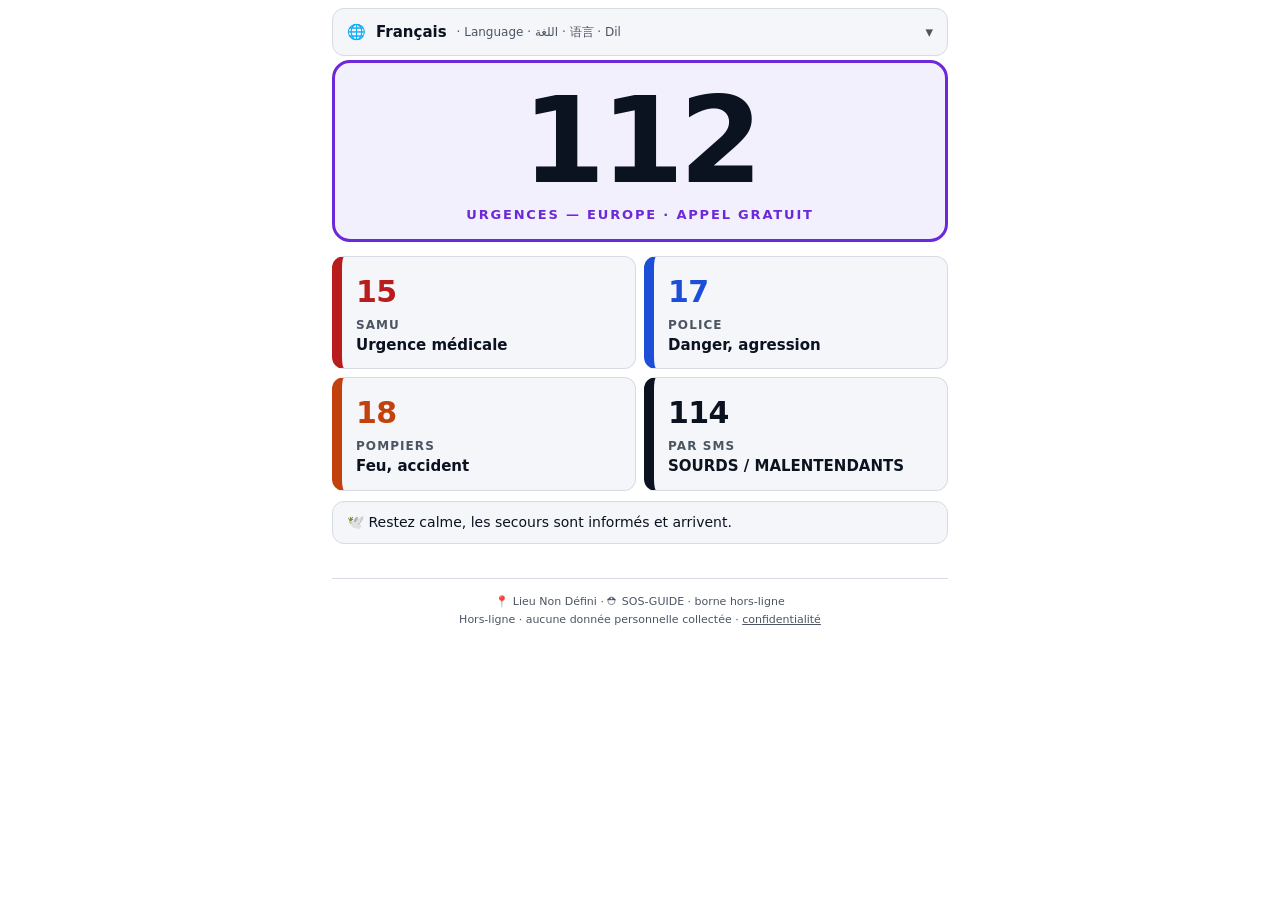
==== commit 063c40cd: "portail : page d'accueil vitale (style vital-1) + bouton espeak + i18n 29 langues - `/` devient la p" ====
--- a/sosguide/web/index.html
+++ b/sosguide/web/index.html
@@ -1,186 +1,359 @@
-<!DOCTYPE html>
-<html lang=fr dir=ltr>
+<!doctype html>
+<html lang="fr" dir="ltr">
 <head>
-<meta charset=UTF-8>
-<meta name=viewport content="width=device-width, initial-scale=1.0, viewport-fit=cover">
-<meta name=theme-color content="#060a12">
-<meta name=color-scheme content="dark light">
-<meta name=description content="Guide de survie d'urgence — fonctionne sans Internet">
-<meta http-equiv=Content-Security-Policy content="default-src 'self';script-src 'self' 'unsafe-inline';style-src 'self' 'unsafe-inline';img-src 'self' data:;connect-src 'self'">
-<meta name=apple-mobile-web-app-capable content=yes>
-<meta name=apple-mobile-web-app-status-bar-style content=black-translucent>
-<title>SOS-GUIDE</title>
-<link rel=icon type="image/svg+xml" href="data:image/svg+xml,%3Csvg xmlns='http://www.w3.org/2000/svg' viewBox='0 0 100 100'%3E%3Ctext x='50%25' y='50%25' dominant-baseline='middle' text-anchor='middle' font-size='80'%3E⛑️%3C/text%3E%3C/svg%3E">
-<link rel=stylesheet href=/lib/sos-theme.css>
-<script src=/lib/sos-i18n.js></script>
-<style>*,*::before,*::after{box-sizing:border-box;margin:0;padding:0}html{scroll-behavior:smooth}body{background:var(--bg);color:var(--text);font-family:system-ui,-apple-system,'Segoe UI',sans-serif;line-height:1.6;-webkit-font-smoothing:antialiased;min-height:100vh;min-height:100dvh;transition:background .3s , color .3s}button{font-family:inherit;cursor:pointer;border:none;background:none}a{color:inherit;text-decoration:none}::-webkit-scrollbar{width:4px}::-webkit-scrollbar-thumb{background:var(--bg2);border-radius:4px}#nav{position:fixed;top:0;left:0;right:0;z-index:800;height:var(--nav-h);display:flex;align-items:center;background:rgba(6,10,18,.95);backdrop-filter:blur(20px);-webkit-backdrop-filter:blur(20px);border-bottom:1px solid var(--border);padding:0 1.25rem;gap:.75rem;transition:background .3s , border-color .3s}body.light-mode #nav{background:rgba(240,244,251,.95)}.nav-logo{flex:1;display:flex;align-items:center;gap:.6rem;font-weight:700;font-size:.95rem;letter-spacing:.02em;cursor:pointer;user-select:none}.nav-logo-badge{width:28px;height:28px;background:var(--card);border-radius:8px;border:1px solid var(--border);display:flex;align-items:center;justify-content:center;font-size:1.15rem;flex-shrink:0}.nav-right{display:flex;align-items:center;gap:.4rem}.nav-btn{width:34px;height:34px;border-radius:9px;border:1px solid var(--border);background:var(--card);color:var(--sub);display:flex;align-items:center;justify-content:center;font-size:1rem;transition:all .15s}.nav-btn:hover{background:var(--card-h);color:var(--text);border-color:var(--border-h)}.nav-btn:active{transform:scale(.92)}.hamburger{width:36px;height:36px;display:flex;flex-direction:column;justify-content:center;align-items:center;gap:5px;border-radius:9px;background:transparent;transition:background .15s}.hamburger:hover{background:rgba(255,255,255,.07)}body.light-mode .hamburger:hover{background:rgba(0,0,0,.06)}.hamburger span{display:block;width:20px;height:1.5px;background:var(--text);border-radius:2px}.drawer-overlay{position:fixed;inset:0;z-index:900;background:rgba(0,0,0,.65);backdrop-filter:blur(4px);visibility:hidden;opacity:0;transition:visibility .2s , opacity .2s}.drawer-overlay.active{visibility:visible;opacity:1}.drawer{position:fixed;top:0;left:0;width:280px;height:100%;background:var(--bg1);border-right:1px solid var(--border);transform:translateX(-100%);z-index:1000;display:flex;flex-direction:column;padding:1.25rem 1rem;transition:background .3s , border-color .3s , transform .25s cubic-bezier(.4,0,.2,1)}.drawer-overlay.active .drawer{transform:translateX(0)}.drawer-header{display:flex;justify-content:space-between;align-items:center;padding-bottom:1rem;margin-bottom:1rem;border-bottom:1px solid var(--border)}.drawer-title{font-weight:700;font-size:.95rem}.drawer-close{width:30px;height:30px;border-radius:8px;background:var(--bg2);color:var(--sub);font-size:1rem;display:flex;align-items:center;justify-content:center;cursor:pointer}.drawer-close:hover{background:rgba(239,68,68,.15);color:var(--red)}.drawer-nav{display:flex;flex-direction:column;gap:.5rem}.drawer-nav a{display:block;padding:.7rem 1rem;border-radius:var(--r);background:var(--card);border:1px solid var(--border);font-weight:500;font-size:.9rem;color:var(--text);transition:all .15s}.drawer-nav a:hover{background:var(--card-h);border-color:var(--border-h);color:var(--accent)}.drawer-footer{margin-top:auto;padding-top:1.5rem;text-align:center;font-size:.7rem;color:var(--sub);border-top:1px solid var(--border)}.lang-modal-overlay{position:fixed;inset:0;z-index:10001;background:rgba(0,0,0,.8);backdrop-filter:blur(8px);display:flex;align-items:center;justify-content:center;visibility:hidden;opacity:0;transition:visibility .2s , opacity .2s;padding:1rem}.lang-modal-overlay.active{visibility:visible;opacity:1}.lang-modal-container{background:var(--bg1);border-radius:20px;width:100%;max-width:720px;max-height:82vh;overflow-y:auto;border:1px solid var(--border);box-shadow:0 32px 64px rgba(0,0,0,.6)}.lang-modal-header{display:flex;justify-content:flex-end;align-items:center;padding:1.1rem 1.5rem;border-bottom:1px solid var(--border);position:sticky;top:0;background:var(--bg1)}.lang-modal-close{width:30px;height:30px;border-radius:8px;background:var(--bg2);color:var(--sub);font-size:1rem;display:flex;align-items:center;justify-content:center;cursor:pointer}.lang-modal-close:hover{background:rgba(239,68,68,.15);color:var(--red);transform:rotate(90deg)}.lang-grid{display:grid;grid-template-columns:repeat(auto-fill,minmax(190px,1fr));gap:.6rem;padding:1.25rem}.lang-card{background:var(--card);border:1px solid var(--border);border-radius:12px;padding:.65rem 1rem;display:flex;align-items:center;gap:.65rem;cursor:pointer;transition:all .15s}.lang-card:hover{background:var(--card-h);border-color:var(--accent)}.lang-card:active{transform:scale(.96)}.lang-flag{font-size:1.5rem}.lang-name{font-size:.9rem;font-weight:500;color:var(--text)}#splashScreen{min-height:100vh;min-height:100dvh;display:flex;flex-direction:column;align-items:center;justify-content:center;padding:calc(var(--nav-h) + 2rem) 1.25rem 2.5rem}#splashScreen.hide{display:none}.splash-header{text-align:center;margin-bottom:2rem;width:100%;max-width:460px}.splash-emoji{font-size:clamp(3rem,10vw,4.5rem);margin-bottom:1rem;display:block;filter:drop-shadow(0 4px 20px rgba(0,0,0,.35))}.splash-title{font-size:clamp(1.6rem,5vw,2.2rem);font-weight:800;letter-spacing:-.03em;line-height:1.15;color:var(--text);margin-bottom:.6rem}.splash-sub{font-size:.88rem;color:var(--sub);max-width:380px;margin:0 auto;line-height:1.6}.splash-sub strong{color:var(--text)}.urgence-grid>li{display:contents}.urgence-grid{list-style:none;padding:0;display:grid;grid-template-columns:1fr 1fr;gap:.9rem;width:100%;max-width:500px;margin:0 auto 1rem}.urgence-card{position:relative;overflow:hidden;display:flex;flex-direction:row;align-items:center;gap:.85rem;padding:1rem 1rem;border-radius:18px;min-height:95px;color:#fff;border:1px solid transparent;transition:transform .15s , box-shadow .15s;cursor:pointer}.urgence-card::after{content:attr(data-num);position:absolute;right:-.05em;top:-.1em;font-size:4.8rem;font-weight:900;letter-spacing:-.04em;line-height:1;opacity:.13;pointer-events:none;color:#fff}.urgence-card:active{transform:scale(.96)}.urgence-phone-icon{flex-shrink:0;width:38px;height:38px;background:rgba(255,255,255,.2);border-radius:50%;display:flex;align-items:center;justify-content:center}.urgence-phone-icon svg{width:19px;height:19px;stroke:#fff;fill:none;stroke-width:2}.urgence-info{display:flex;flex-direction:column;gap:.1rem}.urgence-number{font-size:1.8rem;font-weight:900;letter-spacing:-.02em;line-height:1;color:#fff}.urgence-name{font-size:.7rem;font-weight:700;color:rgba(255,255,255,.8);letter-spacing:.07em;text-transform:uppercase}.uc-samu{background:linear-gradient(135deg,#7f1d1d 0%,#991b1b 100%)}.uc-police{background:linear-gradient(135deg,#1e3a8a 0%,#1d4ed8 100%)}.uc-pompiers{background:linear-gradient(135deg,#7c2d12 0%,#c2410c 100%)}.uc-europe{background:linear-gradient(135deg,#3730a3 0%,#5b21b6 100%)}.uc-ssourd{background:linear-gradient(135deg,#0f172a 0%,#1e293b 100%);grid-column: 1 / -1;max-width:none;width:100%;margin:0}.uc-local{background:linear-gradient(135deg,#065f46 0%,#047857 100%);grid-column:span 2;max-width:300px;margin:0 auto;width:100%}@media (min-width:500px){.uc-local{grid-column:span 2;justify-self:center;width:auto;min-width:240px}}@media (hover:hover){.urgence-card:hover{transform:translateY(-3px)}.uc-samu:hover{box-shadow:0 12px 36px rgba(239,68,68,.35)}.uc-police:hover{box-shadow:0 12px 36px rgba(59,130,246,.35)}.uc-pompiers:hover{box-shadow:0 12px 36px rgba(234,88,12,.35)}.uc-europe:hover{box-shadow:0 12px 36px rgba(124,58,237,.35)}.uc-ssourd:hover{box-shadow:0 12px 36px rgba(148,163,184,.35)}.uc-local:hover{box-shadow:0 12px 36px rgba(16,185,129,.35)}}.btn-enter{display:flex;align-items:center;justify-content:center;gap:.6rem;width:100%;max-width:460px;padding:.95rem 1.5rem;background:var(--card);border:1px solid var(--border-h);border-radius:var(--r-lg);font-weight:600;font-size:.92rem;color:var(--sub);cursor:pointer;transition:all .15s}.btn-enter svg{width:17px;height:17px;stroke:currentColor;fill:none;stroke-width:1.75}.btn-enter:hover{background:var(--card-h);border-color:var(--accent);color:var(--accent)}.btn-enter:hover svg{transform:translateX(3px)}.btn-enter:active{transform:scale(.97)}#mainContent{display:none}.main{padding-top:calc(var(--nav-h) + 2rem);padding-bottom:4rem;max-width:780px;margin:0 auto;padding-left:1.25rem;padding-right:1.25rem}.main-welcome{background:var(--card);border:1px solid var(--border);border-radius:var(--r-lg);padding:2rem 1.5rem;text-align:center;margin-bottom:2rem}.main-welcome h1{font-size:clamp(1.4rem,4vw,1.8rem);font-weight:800;margin-bottom:.6rem}.main-welcome p{font-size:.9rem;color:var(--sub);line-height:1.7;max-width:500px;margin:0 auto}.local-info{display:flex;flex-direction:column;gap:1rem;margin-top:1.5rem;padding-top:1rem;border-top:1px solid var(--border)}.local-map{position:relative;width:100%;overflow:hidden;border-radius:12px;margin-top:.5rem;border:1px solid var(--border);background:var(--bg2)}.local-map-pin{position:absolute;left:50%;top:50%;transform:translate(-50%,-100%);font-size:1.8rem;line-height:1;pointer-events:none;filter:drop-shadow(0 1px 3px rgba(0,0,0,.6))}.local-map-attr{position:absolute;right:0;bottom:0;background:rgba(255,255,255,.75);color:#0b1220;font-size:.6rem;padding:0 .3rem;border-top-left-radius:4px;pointer-events:none}.local-contacts{display:flex;flex-wrap:wrap;gap:.5rem;justify-content:center;margin-top:.5rem}.section-title{margin:1rem 0 1rem 0;font-size:.85rem;font-weight:600;text-transform:uppercase;letter-spacing:.1em;color:var(--sub);border-left:3px solid var(--accent);padding-left:.8rem}.grid-3,.grid-2,.grid-urgences,.grid-situations,.grid-assos{display:grid;gap:.9rem;margin-bottom:2rem}.grid-3{grid-template-columns:repeat(3,1fr)}.grid-2{grid-template-columns:repeat(2,1fr)}.grid-urgences{grid-template-columns:repeat(auto-fill,minmax(280px,1fr))}.grid-situations{grid-template-columns:repeat(2,1fr)}.grid-assos{grid-template-columns:repeat(2,1fr)}.card{position:relative;overflow:hidden;display:flex;flex-direction:column;align-items:flex-start;justify-content:flex-end;padding:1.2rem 1rem 1rem;border-radius:18px;min-height:115px;background:var(--card);border:1px solid var(--border);transition:transform .15s , background .2s , border-color .2s;cursor:pointer}.card::after{content:attr(data-icon);position:absolute;right:.2rem;top:.05rem;font-size:4rem;font-weight:400;opacity:.12;pointer-events:none;line-height:1}.card:hover{background:var(--card-h);border-color:var(--border-h);transform:translateY(-2px)}.card:active{transform:scale(.96)}.card-icon{font-size:1.8rem;margin-bottom:.4rem;position:relative;z-index:1}.card-titre{font-weight:700;font-size:.95rem;margin-bottom:.15rem;position:relative;z-index:1;color:var(--text)}.card-desc{font-size:.7rem;color:var(--sub);position:relative;z-index:1;line-height:1.3}.card-emergency{color:#fff;border-color:transparent}.card-emergency .card-titre,.card-emergency .card-desc{color:#fff}.card-emergency::after{filter:brightness(0) invert(1)}.card-bleu{background:linear-gradient(135deg,#0a2b5e,#1e3a8a)}.card-rouge{background:linear-gradient(135deg,#7f1d1d,#b91c1c)}.card-orange{background:linear-gradient(135deg,#7c2d12,#c2410c)}.card-violet{background:linear-gradient(135deg,#3730a3,#5b21b6)}.card-vert{background:linear-gradient(135deg,#065f46,#047857)}.card-rose{background:linear-gradient(135deg,#881337,#e11d48)}.card-cyan{background:linear-gradient(135deg,#0e7490,#06b6d4)}.card-slate{background:linear-gradient(135deg,#1e293b,#334155)}.card-blanc{background:linear-gradient(135deg,#f8fafc,#e2e8f0);color:#0f172a}.card-blanc .card-titre,.card-blanc .card-desc{color:#0f172a;transition:color .15s}.card-blanc:hover .card-titre,.card-blanc:hover .card-desc{color:#fff}@media (max-width:600px){.grid-3,.grid-2,.grid-situations,.grid-assos{grid-template-columns:1fr}.grid-urgences{grid-template-columns:1fr}}.modal-overlay,.tool-modal-overlay{position:fixed;inset:0;z-index:11000;background:rgba(0,0,0,.92);backdrop-filter:blur(12px);display:flex;align-items:center;justify-content:center;visibility:hidden;opacity:0;transition:visibility .2s , opacity .2s}.modal-overlay.active,.tool-modal-overlay.active{visibility:visible;opacity:1}.modal-container,.tool-modal-container{background:var(--bg1);border-radius:28px;width:90%;max-width:500px;border:1px solid var(--border);box-shadow:0 32px 64px rgba(0,0,0,.5);overflow:hidden}.modal-header,.tool-modal-header{display:flex;justify-content:space-between;align-items:center;padding:1rem 1.5rem;border-bottom:1px solid var(--border);background:var(--bg1)}.modal-header h2,.tool-modal-header h2{font-size:1.1rem;font-weight:700}.modal-close,.tool-modal-close{width:32px;height:32px;border-radius:40px;background:var(--bg2);color:var(--sub);font-size:1.2rem;display:flex;align-items:center;justify-content:center;cursor:pointer}.modal-close:hover,.tool-modal-close:hover{background:rgba(239,68,68,.2);color:var(--red);transform:rotate(90deg)}.modal-body{padding:1.8rem 1.5rem;font-size:.95rem;line-height:1.6;color:var(--text)}.modal-body ul{margin-left:1.5rem;margin-top:.5rem}.modal-body li{margin:.5rem 0}.modal-body strong{color:var(--accent)}.modal-media{max-width:100%;width:100%;border-radius:12px;margin:.7rem 0;display:block;border:1px solid var(--border)}.tts-btn{width:32px;height:32px;border-radius:40px;background:var(--bg2);color:var(--accent);font-size:1rem;display:flex;align-items:center;justify-content:center;cursor:pointer;transition:background .15s,color .15s}.tts-btn:hover,.tts-btn.speaking{background:var(--accent-strong);color:#fff}.phone-badge{display:inline-block;background:var(--accent-strong);color:#fff;padding:.2rem .6rem;border-radius:40px;font-weight:600;font-size:.85rem;margin:0 .1rem;text-decoration:none;transition:background .15s}.phone-badge:hover{background:var(--green);color:#fff}.modal-body a:not(.phone-badge){color:var(--accent);text-decoration:underline}.tool-modal-body{padding:2rem 1.5rem 1.8rem;display:flex;flex-direction:column;align-items:center;gap:1.5rem}.tool-status{font-size:1.8rem;font-weight:800;color:var(--accent)}.tool-button{background:var(--accent-strong);color:#fff;border:none;padding:.8rem 2rem;border-radius:40px;font-weight:600;font-size:1rem;width:100%;max-width:220px;transition:transform .1s , background .2s}.tool-button:active{transform:scale(.96)}.tool-button.stop{background:var(--red)}.fullscreen-tool{position:fixed;inset:0;z-index:11000;background:#fff;display:flex;flex-direction:column;align-items:center;justify-content:flex-end;padding:2rem;visibility:hidden;opacity:0;transition:visibility .1s , opacity .1s}.fullscreen-tool.active{visibility:visible;opacity:1}.fullscreen-btn{background:rgba(0,0,0,.7);backdrop-filter:blur(12px);color:#fff;border:none;padding:.8rem 2rem;border-radius:60px;font-weight:600;font-size:1rem;margin-bottom:3rem;cursor:pointer}.fullscreen-btn:active{transform:scale(.96)}.flash-white{background:#fff}.flash-black{background:#000}#degradedBanner{display:none;position:fixed;top:var(--nav-h);left:0;right:0;z-index:798;background:#1f1503;border-bottom:1px solid #e07b0a;padding:.55rem 1rem;text-align:center;font-size:.82rem;color:#e07b0a}#loraBanner{display:none;position:fixed;top:var(--nav-h);left:0;right:0;z-index:799;background:rgba(127,29,29,.97);backdrop-filter:blur(8px);border-bottom:2px solid var(--red);padding:.7rem 1rem;color:#fff}#loraBannerInner{max-width:780px;margin:0 auto;display:flex;align-items:center;gap:.75rem;flex-wrap:wrap}#loraBannerIcon{font-size:1.3rem;flex-shrink:0}#loraBannerText{flex:1;font-size:.88rem;font-weight:600}#loraBannerTime{font-size:.72rem;opacity:.75}.lora-pulse{animation:loraPulse 1.2s ease-in-out infinite}@keyframes loraPulse{0%,100%{opacity:1}50%{opacity:.4}}#loraSection{display:none;margin-bottom:2rem}.lora-alert-card{background:var(--card);border:1px solid rgba(239,68,68,.4);border-left:4px solid var(--red);border-radius:var(--r);padding:.8rem 1rem;margin-bottom:.6rem}.lora-alert-card.unverified{border-color:rgba(224,123,10,.4);border-left-color:#e07b0a}.lora-alert-type{font-weight:700;font-size:.9rem;color:var(--text)}.lora-alert-meta{font-size:.72rem;color:var(--sub);margin:.2rem 0}.lora-alert-msg{font-size:.85rem;color:var(--text)}.lora-link{display:inline-block;margin-top:.3rem;font-size:.8rem;color:var(--accent)}.card:focus-visible,.urgence-card:focus-visible,.nav-btn:focus-visible,.lang-card:focus-visible,.btn-enter:focus-visible,.drawer-nav a:focus-visible{outline:2px solid var(--accent);outline-offset:2px}[dir=rtl] .section-title{border-left:none;border-right:3px solid var(--accent);padding-left:0;padding-right:.8rem}[dir=rtl] .card{align-items:flex-end;text-align:right}[dir=rtl] .card::after{right:auto;left:.2rem}[dir=rtl] .urgence-card::after{right:auto;left:-.05em}[dir=rtl] .drawer{left:auto;right:0;border-right:none;border-left:1px solid var(--border);transform:translateX(100%)}#carteSection{margin-bottom:2rem}.carte-wrap{background:var(--card);border:1px solid var(--border);border-radius:var(--r-lg);padding:.8rem;overflow:hidden}.carte-map{position:relative;width:100%;height:300px;border-radius:12px;overflow:hidden;background:var(--bg2);touch-action:manipulation}.carte-tiles{position:absolute;inset:0;transform-origin:50% 50%}.carte-tiles>div{position:absolute;left:0;top:0}.carte-tiles img{position:absolute;width:256px;height:256px}#carteCanvas{position:absolute;inset:0;width:100%;height:100%;display:block;z-index:2}.carte-full{position:absolute;top:8px;right:8px;width:34px;height:34px;border-radius:9px;border:1px solid rgba(255,255,255,.25);background:rgba(0,0,0,.55);color:#fff;font-size:1.05rem;display:flex;align-items:center;justify-content:center;z-index:4;cursor:pointer}.carte-attr{position:absolute;right:0;bottom:0;background:rgba(255,255,255,.78);color:#0b1220;font-size:.6rem;padding:0 .3rem;border-top-left-radius:4px;pointer-events:none;z-index:3}.carte-map:fullscreen{width:100vw;height:100vh;border-radius:0}.carte-map.carte-fs{position:fixed;inset:0;width:100vw;height:100vh;border-radius:0;z-index:25000}.carte-tools{display:flex;gap:.5rem;align-items:center;margin-top:.7rem}.carte-btn{width:44px;height:40px;border-radius:10px;border:1px solid var(--border);background:var(--bg2);color:var(--text);font-size:1.1rem;flex:none}.carte-btn:active{transform:scale(.94)}.carte-ping{flex:1;height:40px;border-radius:10px;border:none;background:linear-gradient(135deg,#b91c1c,#ef4444);color:#fff;font-weight:700;font-size:.9rem}.carte-ping:active{transform:scale(.97)}.carte-hint{font-size:.74rem;color:var(--sub);margin-top:.6rem;line-height:1.45}#sosOverlay{position:fixed;inset:0;z-index:20000;display:none;background:#fff;color:#0b1220;overflow-y:auto;-webkit-overflow-scrolling:touch;padding:2rem 1.25rem calc(2.5rem + env(safe-area-inset-bottom))}#sosOverlay.active{display:block}.sos-inner{max-width:640px;margin:0 auto;text-align:center;padding-top:2.5rem}.sos-mark{font-size:4rem;line-height:1;margin-bottom:1rem}.sos-cause{font-size:clamp(1.6rem,6vw,2.4rem);font-weight:800;color:#b91c1c;margin-bottom:1.2rem;letter-spacing:-.02em}.sos-instr{font-size:clamp(1.05rem,3.4vw,1.3rem);line-height:1.6;white-space:pre-wrap;background:#f8fafc;border:1px solid #e2e8f0;border-radius:14px;padding:1.1rem 1.2rem;text-align:left;margin-bottom:1.4rem;color:#0b1220}.sos-tips{list-style:none;text-align:left;display:flex;flex-direction:column;gap:.5rem;margin:0 0 1.6rem;padding:0}.sos-tips li{padding:.7rem 1rem;background:#fef2f2;border-left:4px solid #b91c1c;border-radius:8px;font-size:.95rem;color:#0b1220}.sos-since{font-size:.8rem;color:#64748b}.sos-official{display:none;text-align:left;margin:0 0 1.4rem}.sos-official.show{display:block}.sos-official-title{font-size:.78rem;font-weight:700;text-transform:uppercase;letter-spacing:.08em;color:#475569;margin:0 0 .6rem;display:flex;align-items:center;gap:.4rem}.sos-bulletin{background:#fff;border:1px solid #e2e8f0;border-left:4px solid #2563eb;border-radius:10px;padding:.7rem .85rem;margin-bottom:.6rem}.sos-bulletin-head{display:flex;align-items:baseline;justify-content:space-between;gap:.5rem;flex-wrap:wrap}.sos-bulletin-src{font-size:.74rem;font-weight:700;color:#2563eb}.sos-bulletin-date{font-size:.7rem;color:#94a3b8}.sos-bulletin-title{font-weight:700;font-size:.95rem;color:#0b1220;margin:.15rem 0}.sos-bulletin-body{font-size:.88rem;color:#334155;white-space:pre-wrap;line-height:1.5}.sos-bulletin-link{display:inline-block;margin-top:.3rem;font-size:.78rem;color:#2563eb;word-break:break-all}.morse-io{display:flex;flex-direction:column;gap:.6rem}.morse-io input{width:100%;padding:.6rem .7rem;background:var(--bg2);border:1px solid var(--border);border-radius:10px;color:var(--text);font-size:.95rem}.morse-tools{display:flex;gap:.5rem}.morse-btn{flex:1;height:42px;border-radius:10px;border:none;background:linear-gradient(135deg,#0e7490,#06b6d4);color:#fff;font-weight:700;font-size:.9rem}.morse-btn.stop{background:var(--bg2);color:var(--text);border:1px solid var(--border)}.morse-out{font-family:ui-monospace,monospace;font-size:1.3rem;letter-spacing:.1em;word-break:break-all;min-height:1.6rem;color:var(--accent)}.morse-table{display:grid;grid-template-columns:repeat(auto-fill,minmax(64px,1fr));gap:.3rem;margin-top:.6rem}.morse-cell{background:var(--bg2);border:1px solid var(--border);border-radius:8px;padding:.3rem;text-align:center;font-size:.78rem}.morse-cell b{display:block;font-size:.95rem;color:var(--text)}.morse-cell span{font-family:ui-monospace,monospace;color:var(--sub)}#morseBeacon{position:fixed;inset:0;z-index:21000;background:#000;display:none}#morseBeacon.show{display:block}#morseBeacon.lit{background:#fff}#morseBeacon .morse-beacon-close{position:fixed;top:1rem;right:1rem;z-index:1;background:rgba(0,0,0,.6);color:#fff;border:none;padding:.6rem 1.2rem;border-radius:40px;font-weight:700}</style>
+<meta charset="utf-8">
+<meta name="viewport" content="width=device-width, initial-scale=1">
+<meta name="color-scheme" content="dark light">
+<meta name="description" content="Borne d'urgence hors-ligne — numéros vitaux, alerte locale, guide de survie">
+<meta http-equiv="Content-Security-Policy" content="default-src 'self';script-src 'self' 'unsafe-inline';style-src 'self' 'unsafe-inline';img-src 'self' data:;connect-src 'self'">
+<title>SOS-GUIDE — Urgences</title>
+<link rel="icon" type="image/svg+xml" href="data:image/svg+xml,%3Csvg xmlns='http://www.w3.org/2000/svg' viewBox='0 0 100 100'%3E%3Ctext x='50%25' y='50%25' dominant-baseline='middle' text-anchor='middle' font-size='80'%3E⛑️%3C/text%3E%3C/svg%3E">
+<!--
+  PAGE VITALE (nouvel accueil, style « vital-1 ») — DOCTRINE
+  ▸ Squelette 100 % utilisable SANS JavaScript : le 112 et les numéros France
+    par défaut s'affichent toujours (repli sûr). Budget minimal, zéro webfont,
+    zéro requête externe.
+  ▸ Le JavaScript est un ENRICHISSEMENT progressif : numéros du PAYS du nœud
+    (config), carte d'alerte temporaire (/api/alert), bouton espeak (lecture
+    vocale des consignes), carte hors-ligne (/tiles), langue, pied de page.
+    RÈGLE DE SÉCURITÉ : les numéros suivent le PAYS (establishment.countryCode),
+    jamais la langue. Numéro introuvable ⇒ carte masquée, jamais inventée.
+  ▸ Cible à terme (doctrine vital-1) : rendu CÔTÉ SERVEUR par le crate `portal`,
+    une page par langue, zéro JS. Cette page est l'adaptation cliente fidèle en
+    attendant ce rendu serveur.
+  ▸ JOUR / NUIT en CSS pur : base = thème NUIT (OLED, blackout) ;
+    @media (prefers-color-scheme: light) = thème JOUR (plein soleil).
+    Contraste ≥ 7:1 (WCAG 2.2 AAA) dans les deux thèmes.
+  ▸ Le 112 est visible SANS défilement sur un écran 320×480 (hors alerte).
+  ▸ Cibles tactiles ≥ 48 px. (L'ancien guide reste servi en /guide.html mais
+    n'est plus lié depuis cette page — décision produit 2026-07-08.)
+-->
 <style>
-/* Zoom de texte : masqué sur le splash, flottant en bas de page principale.
-   (La barre du bas a été retirée — le zoom flotte désormais librement.) */
-body:not(.bb-on) #a11yZoom{display:none}
-body.bb-on #a11yZoom{bottom:calc(1rem + env(safe-area-inset-bottom));z-index:802}
-/* Bouton de lecture vocale de l'alerte (page SOS, fond clair). */
-.sos-tts{display:inline-flex;align-items:center;gap:.5rem;margin:0 auto 1.3rem;padding:.7rem 1.3rem;border-radius:40px;border:none;background:#2563eb;color:#fff;font-weight:700;font-size:.95rem;cursor:pointer}
-.sos-tts:active{transform:scale(.97)}
-.sos-tts.speaking{background:#b91c1c}
-/* Marge basse normale (la barre du bas n'existe plus). */
-body.bb-on .main{padding-bottom:calc(2rem + env(safe-area-inset-bottom))}
-</style>
-<style>
-/* ───────── Ajustements d'affichage (overrides, demande produit) ───────── */
-/* Carte OSM masquée sur l'accueil (servie/édit. à l'install seulement). */
-#carteSection{display:none}
-/* Outils : cartes CARRÉES, icône + titre centrés (desc masquée). */
-#outilsGrid{grid-template-columns:repeat(auto-fill,minmax(118px,1fr))}
-#outilsGrid .card{aspect-ratio:1;min-height:0;align-items:center;justify-content:center;text-align:center;padding:.9rem .5rem}
-#outilsGrid .card::after{font-size:3.2rem;right:.1rem;top:.1rem}
-#outilsGrid .card-icon{margin-bottom:.5rem}
-#outilsGrid .card-desc{display:none}
-@media (max-width:600px){#outilsGrid{grid-template-columns:repeat(3,1fr)}}
-/* Sections en TABLEAU : urgences médicales, situations, associations. */
-.info-table{width:100%;border-collapse:collapse;margin-bottom:2rem;background:var(--card);
-  border:1px solid var(--border);border-radius:var(--r);overflow:hidden}
-.info-table tr{border-top:1px solid var(--border);cursor:pointer;transition:background .15s}
-.info-table tr:first-child{border-top:none}
-.info-table tr:hover{background:var(--card-h)}
-.info-table tr:focus-visible{outline:2px solid var(--accent);outline-offset:-2px}
-.info-table td{padding:.7rem .7rem;vertical-align:middle}
-.it-ic{font-size:1.45rem;width:1.8rem;text-align:center}
-.it-main{width:100%}
-.it-titre{font-weight:700;font-size:.92rem;color:var(--text);line-height:1.25}
-.it-desc{font-size:.74rem;color:var(--sub);line-height:1.3;margin-top:.1rem}
-.it-num{white-space:nowrap;text-align:right}
-.it-num a{display:inline-block;background:var(--accent-strong);color:#fff;padding:.28rem .6rem;
-  border-radius:40px;font-weight:700;font-size:.82rem}
-.it-chev{color:var(--sub);font-size:1.1rem;text-align:right;width:1rem;padding-left:0}
-[dir=rtl] .it-num,[dir=rtl] .it-chev{text-align:left}
-[dir=rtl] .it-chev{transform:scaleX(-1)}
-/* ───────── Formulaires du splash (ping citoyen + relais bitcoin) ─────────
-   Masqués par défaut : chaque formulaire s'ouvre par son bouton (un seul à la
-   fois), le splash reste centré sur les numéros d'urgence. */
-#pingForm,#payForm{display:none;width:100%;max-width:460px;background:var(--card);border:1px solid var(--border-h);border-radius:var(--r-lg);padding:1.25rem 1.25rem 1rem;margin:0 auto 1.5rem;text-align:left}
-#pingForm.open,#payForm.open{display:block}
-#pingForm .ping-title,#payForm .ping-title{font-size:.78rem;font-weight:700;text-transform:uppercase;letter-spacing:.09em;color:var(--sub);margin-bottom:.85rem;display:flex;align-items:center;gap:.4rem}
-#pingForm .ping-field,#payForm .ping-field{margin-bottom:.75rem}
-#pingForm label,#payForm label{display:block;font-size:.78rem;font-weight:600;color:var(--sub);margin-bottom:.3rem}
-#pingForm input,#payForm textarea{width:100%;padding:.65rem .85rem;border:1px solid var(--border);border-radius:10px;background:var(--bg2);color:var(--text);font-size:.95rem;font-family:inherit}
-#payForm textarea{font-family:ui-monospace,SFMono-Regular,Menlo,monospace;font-size:.82rem;resize:vertical;min-height:5.5em;word-break:break-all}
-#pingForm input:focus,#payForm textarea:focus{outline:2px solid var(--accent);border-color:var(--accent)}
-#payForm .pay-hint{font-size:.78rem;color:var(--sub);line-height:1.5;margin-bottom:.85rem}
-#pingSubmit,#paySubmit{width:100%;padding:.9rem;border-radius:12px;color:#fff;font-weight:800;font-size:1rem;border:none;cursor:pointer;letter-spacing:.02em}
-#pingSubmit{background:linear-gradient(135deg,#b91c1c,#ef4444)}
-#paySubmit{background:linear-gradient(135deg,#b45309,#f59e0b)}
-#pingSubmit:active,#paySubmit:active{transform:scale(.97)}
-#pingSubmit:disabled,#paySubmit:disabled{opacity:.6;cursor:default}
-#pingFeedback,#payFeedback{margin-top:.7rem;font-size:.85rem;font-weight:600;text-align:center;min-height:1.4em}
-#pingFeedback.ok,#payFeedback.ok{color:var(--green,#10b981)}
-#pingFeedback.err,#payFeedback.err{color:var(--red)}
-.splash-actions{display:flex;gap:.6rem;width:100%;max-width:460px;margin:0 auto 1rem}
-.splash-action{flex:1;display:flex;align-items:center;justify-content:center;gap:.5rem;padding:.85rem .6rem;background:var(--card);border:1px solid var(--border-h);border-radius:var(--r-lg);font-weight:700;font-size:.88rem;color:var(--text);cursor:pointer;transition:all .15s}
-.splash-action:hover{background:var(--card-h)}
-.splash-action:active{transform:scale(.97)}
-.splash-action[aria-expanded=true]{border-color:var(--accent);color:var(--accent)}
-.splash-action.sa-ping:hover,.splash-action.sa-ping[aria-expanded=true]{border-color:#ef4444;color:#ef4444}
-.splash-action.sa-pay:hover,.splash-action.sa-pay[aria-expanded=true]{border-color:#f59e0b;color:#f59e0b}
-.splash-action:focus-visible{outline:2px solid var(--accent);outline-offset:2px}
+:root{
+  /* ── THÈME NUIT (base universelle) ── */
+  --fond:#000; --texte:#fff; --gris:#9aa3b2; --trait:#2a2f3a;
+  --carte:#0b0d12; --carte-actif:#161a22;
+  --hero-bg:#0d0a1c; --hero-actif:#171130;
+  --alerte-bg:#1a1400; --alerte-bord:#ffd60a; --alerte-txt:#ffd60a;
+  --samu:#e5484d; --police:#4d94ff; --pompiers:#f76b15; --europe:#a78bfa;
+  --local:#30a46c;
+}
+@media (prefers-color-scheme: light){
+  :root{
+    /* ── THÈME JOUR (plein soleil : fond blanc, encres foncées) ── */
+    --fond:#fff; --texte:#0b1220; --gris:#4b5563; --trait:#d6dbe4;
+    --carte:#f4f6fa; --carte-actif:#e6eaf2;
+    --hero-bg:#f3f0fd; --hero-actif:#e7e1fb;
+    --alerte-bg:#fff7e0; --alerte-bord:#b45309; --alerte-txt:#92400e;
+    --samu:#b91c1c; --police:#1d4ed8; --pompiers:#c2410c; --europe:#6d28d9;
+    --local:#047857;
+  }
+}
+*{box-sizing:border-box;margin:0;padding:0}
+html{-webkit-text-size-adjust:100%}
+[hidden]{display:none!important}
+body{
+  background:var(--fond); color:var(--texte);
+  font-family:system-ui,-apple-system,'Segoe UI',Roboto,sans-serif;
+  line-height:1.5; max-width:640px; margin:0 auto; padding:0 12px 40px;
+}
+a{color:inherit; text-decoration:none}
+button{font-family:inherit; cursor:pointer}
+
+/* ── Sélecteur de langue : <details> natif = bouton + panneau. ── */
+.lang{margin:8px 0 4px}
+.lang summary{
+  list-style:none; cursor:pointer; -webkit-tap-highlight-color:transparent;
+  display:flex; align-items:center; gap:10px; min-height:48px;
+  padding:10px 14px; border:1px solid var(--trait); border-radius:12px;
+  background:var(--carte); font-size:15px; font-weight:700;
+}
+.lang summary::-webkit-details-marker{display:none}
+.lang summary::after{content:"▾"; margin-left:auto; color:var(--gris)}
+.lang[open] summary::after{content:"▴"}
+.lang summary small{font-weight:400; color:var(--gris); font-size:12px}
+.lang-grid{
+  display:grid; grid-template-columns:repeat(auto-fill,minmax(130px,1fr));
+  gap:6px; padding:10px 2px 4px;
+}
+.lang-grid a{
+  display:flex; align-items:center; justify-content:center; gap:6px;
+  min-height:48px; padding:6px 8px; border:1px solid var(--trait);
+  border-radius:10px; background:var(--carte); font-size:14px; text-align:center;
+}
+.lang-grid a:active{background:var(--carte-actif)}
+.lang-grid a[aria-current]{border-color:var(--europe); color:var(--europe); font-weight:800}
+
+/* ── ALERTE ACTIVE (card TEMPORAIRE, affichée seulement pendant une alerte) ── */
+.alerte{
+  border:3px solid var(--alerte-bord); border-radius:14px;
+  padding:14px 16px; margin:6px 0 14px; background:var(--alerte-bg);
+}
+.alerte .cause{font-size:22px; font-weight:900; color:var(--alerte-txt); letter-spacing:-.01em}
+.alerte .consigne{margin-top:6px; font-size:16px; white-space:pre-wrap}
+.alerte .depuis{margin-top:8px; font-size:12px; color:var(--gris)}
+.alerte .rassemblement{margin-top:8px; font-size:14px; font-weight:700}
+/* Bouton espeak : lecture vocale des consignes (cible tactile ≥ 48 px). */
+.espeak{
+  display:inline-flex; align-items:center; gap:8px; margin-top:10px;
+  min-height:48px; padding:10px 18px; border-radius:12px;
+  border:2px solid var(--alerte-bord); background:transparent;
+  color:var(--alerte-txt); font-size:15px; font-weight:800;
+}
+.espeak:active{background:var(--carte-actif)}
+.espeak.parle{background:var(--alerte-bord); color:var(--fond)}
+/* Bulletins officiels mis en cache, sous les consignes locales. */
+.bulletins{margin-top:10px}
+.bulletins .bt{font-size:11px; font-weight:800; letter-spacing:.1em; text-transform:uppercase; color:var(--gris); margin-bottom:6px}
+.bulletin{border:1px solid var(--trait); border-left:4px solid var(--police); border-radius:10px; background:var(--carte); padding:8px 10px; margin-bottom:6px}
+.bulletin .src{font-size:11px; font-weight:800; color:var(--police)}
+.bulletin .ti{font-size:14px; font-weight:700}
+.bulletin .bo{font-size:13px; color:var(--texte); white-space:pre-wrap}
+.bulletin .da{font-size:10px; color:var(--gris)}
+
+/* ── Signalétique : chaque numéro est UNE carte entièrement tactile ── */
+.num{
+  display:flex; align-items:center; gap:14px;
+  min-height:64px; margin:8px 0; padding:10px 14px;
+  border:1px solid var(--trait); border-left:10px solid var(--c,var(--gris));
+  border-radius:12px; background:var(--carte);
+}
+.num:active{background:var(--carte-actif)}
+.num .n{font-size:34px; font-weight:900; letter-spacing:-.02em; min-width:86px; color:var(--c,var(--texte))}
+.num .l{font-size:12px; font-weight:700; letter-spacing:.09em; text-transform:uppercase; color:var(--gris)}
+.num .l b{display:block; font-size:15px; letter-spacing:0; text-transform:none; color:var(--texte)}
+
+/* Héros : le 112. Pleine largeur, énorme, c'est l'identité de la page. */
+.hero{
+  display:block; text-align:center; margin:4px 0 14px;
+  border:3px solid var(--europe); border-radius:18px; background:var(--hero-bg);
+  padding:18px 12px 14px;
+}
+.hero .n{font-size:min(27vw,120px); font-weight:900; line-height:1; letter-spacing:-.04em; color:var(--texte)}
+.hero .l{display:block; margin-top:4px; font-size:13px; font-weight:700; letter-spacing:.14em; text-transform:uppercase; color:var(--europe)}
+.hero:active{background:var(--hero-actif)}
+
+.grille{display:grid; grid-template-columns:1fr 1fr; gap:8px}
+.grille .num{margin:0; flex-direction:column; align-items:flex-start; gap:2px; padding:12px 14px}
+.grille .num .n{min-width:0; font-size:30px}
+@media (max-width:359px){.grille{grid-template-columns:1fr}}
+
+/* Message de réassurance du lieu (configuré par l'admin). */
+.note{margin:10px 0; padding:10px 14px; border:1px solid var(--trait);
+  border-radius:12px; background:var(--carte); font-size:14px; color:var(--texte)}
+
+/* ── Sections ── */
+h2{
+  margin:26px 0 10px; font-size:12px; font-weight:800;
+  letter-spacing:.14em; text-transform:uppercase; color:var(--gris);
+  border-left:4px solid var(--trait); padding-left:10px;
+}
+
+/* ── Card carte : vignette tactile → plein écran via :target, zéro JS requis.
+     L'aperçu est une mosaïque des tuiles OSM servies HORS-LIGNE par le nœud
+     (/tiles), montée par le JS ; placeholder CSS quadrillé sinon. ── */
+.carte-card{
+  display:block; position:relative; margin-top:10px;
+  border:1px solid var(--trait); border-radius:14px; overflow:hidden;
+  background:var(--carte);
+}
+.carte-card .apercu{
+  display:block; position:relative; width:100%; height:200px; overflow:hidden;
+  background:
+    linear-gradient(var(--trait) 1px, transparent 1px) 0 0/40px 40px,
+    linear-gradient(90deg, var(--trait) 1px, transparent 1px) 0 0/40px 40px,
+    var(--carte);
+}
+.apercu .tuiles{position:absolute; left:0; top:0}
+.apercu .tuiles img{position:absolute; width:256px; height:256px}
+.carte-card .agrandir{
+  position:absolute; right:10px; top:10px; padding:6px 10px;
+  background:rgba(0,0,0,.65); color:#fff; border-radius:8px; font-size:12px; font-weight:700;
+}
+.carte-card .attr{
+  position:absolute; right:0; bottom:0; padding:1px 6px;
+  background:rgba(255,255,255,.85); color:#0b1220; font-size:10px;
+  border-top-left-radius:6px; z-index:2;
+}
+/* ── Marqueurs incrustés (borne au centre ; positions en %). ── */
+.marq{
+  position:absolute; transform:translate(-50%,-100%); z-index:2;
+  display:flex; flex-direction:column; align-items:center; gap:0;
+  pointer-events:none; line-height:1;
+}
+.marq .b{
+  min-width:22px; height:22px; padding:0 6px; border-radius:11px;
+  display:flex; align-items:center; justify-content:center;
+  background:var(--local); color:#fff; font-size:13px; font-weight:900;
+  box-shadow:0 1px 4px rgba(0,0,0,.5);
+}
+.marq::after{content:""; width:2px; height:7px; background:var(--local)}
+.marq.urgent .b{background:var(--samu)}
+.marq.urgent::after{background:var(--samu)}
+.marq.ici .b{background:#0b1220; border:2px solid #fff}
+.marq.ici::after{background:#0b1220}
+/* Carte contextuelle DANS l'alerte : cadre assorti à l'alerte */
+.alerte .carte-card{border:2px solid var(--alerte-bord); margin-top:12px}
+.alerte .carte-card .apercu{height:160px}
+/* Plein écran (:target — le bouton retour du téléphone referme) */
+.carte-fs{
+  display:none; position:fixed; inset:0; z-index:100;
+  background:var(--fond); overflow:hidden;
+}
+.carte-fs:target{display:block}
+.carte-fs .apercu{position:absolute; inset:0; width:auto; height:auto;
+  background:
+    linear-gradient(var(--trait) 1px, transparent 1px) 0 0/40px 40px,
+    linear-gradient(90deg, var(--trait) 1px, transparent 1px) 0 0/40px 40px,
+    var(--carte);
+}
+.carte-fs .fermer{
+  position:fixed; right:12px; top:12px; z-index:101;
+  min-width:48px; min-height:48px; display:flex; align-items:center; justify-content:center;
+  background:rgba(0,0,0,.7); color:#fff; border-radius:12px; font-size:20px; font-weight:900;
+}
+.carte-fs .attr{position:fixed; right:0; bottom:0; z-index:101; padding:1px 6px;
+  background:rgba(255,255,255,.85); color:#0b1220; font-size:10px; border-top-left-radius:6px}
+
+footer{margin-top:34px; padding-top:14px; border-top:1px solid var(--trait);
+  font-size:11px; color:var(--gris); text-align:center; line-height:1.7}
+footer a{text-decoration:underline}
+
+/* RTL (ar/he/fa) : bordures et titres inversés. */
+[dir=rtl] .num{border-left-width:1px; border-left-color:var(--trait); border-right:10px solid var(--c,var(--gris))}
+[dir=rtl] h2{border-left:none; border-right:4px solid var(--trait); padding-left:0; padding-right:10px}
 </style>
 </head>
 <body>
-<script src="/lib/sos-theme.js"></script>
-<div id=sosOverlay role=alertdialog aria-modal=true aria-live=assertive aria-label="Alerte d'urgence"><div class=sos-inner><div class=sos-mark>⚠️</div><div class=sos-cause id=sosCause></div><button type=button id=sosTtsBtn class=sos-tts aria-label="Lire l'alerte à voix haute" style="display:none">🔊 Lire l'alerte</button><div class=sos-instr id=sosInstr></div><div class=sos-official id=sosOfficial></div><ul class=sos-tips><li id=sosTip1>Restez calme et mettez-vous à l'abri.</li><li id=sosTip2>Suivez les consignes officielles ci-dessus.</li><li id=sosTip3>Économisez la batterie de votre téléphone.</li></ul><div class=sos-since id=sosSince></div></div></div>
-<div id=degradedBanner>⚠️ Mode dégradé — fonctions dynamiques indisponibles, contenus du guide accessibles</div>
-<div id=loraBanner><div id=loraBannerInner><span id=loraBannerIcon class=lora-pulse>📡</span><span id=loraBannerText></span><span id=loraBannerTime></span></div></div>
-<nav id=nav aria-label="Barre principale"><button class=hamburger id=hamburgerBtn aria-label="Ouvrir le menu de navigation"><span></span><span></span><span></span></button><div class=nav-logo id=navLogo><div class=nav-logo-badge>⛑️</div><strong id=appTitle>SOS-GUIDE</strong></div><div class=nav-right><button class=nav-btn id=a11yMinus aria-label="Réduire la taille du texte">A−</button><button class=nav-btn id=a11yPlus aria-label="Augmenter la taille du texte">A+</button><button class=nav-btn id=langBtn aria-label="Choisir la langue">🌐</button><button class=nav-btn id=themeToggle aria-label="Basculer le thème clair/sombre">🌙</button></div></nav>
-<div id=drawerOverlay class=drawer-overlay><div class=drawer><div class=drawer-header><span class=drawer-title id=drawerTitle>Navigation</span><button class=drawer-close id=drawerCloseBtn aria-label="Fermer le menu">✕</button></div><nav class=drawer-nav id=drawerNav aria-label="Menu"></nav><div class=drawer-footer id=drawerFooter><div class=drawer-privacy>🔒 Aucune donnée personnelle collectée<br><a href="/privacy.html" style="color:var(--accent)">Politique de confidentialité</a></div><div id=drawerFooterText style="margin-top:.5rem">SOS-GUIDE · version 1.0</div></div></div></div>
-<div id=languageModal class=lang-modal-overlay role=dialog aria-modal=true aria-label="Choix de la langue"><div class=lang-modal-container><div class=lang-modal-header><button class=lang-modal-close id=closeModalBtn aria-label="Fermer">✕</button></div><div class=lang-grid id=flagGrid></div></div></div>
-<div id=splashScreen><div class=splash-header><span class=splash-emoji>⛑️</span><h1 class=splash-title>SOS-GUIDE</h1><p class=splash-sub></p></div><div class=splash-actions><button type=button class="splash-action sa-ping" id=togglePing aria-expanded=false aria-controls=pingForm>🆘 Alerte privée</button><button type=button class="splash-action sa-pay" id=togglePay aria-expanded=false aria-controls=payForm>₿ Envoyer bitcoin</button></div><form id=pingForm novalidate><div class="ping-title">🆘 Envoyer une alerte privée</div><div class=ping-field><label for=pingSender>Votre nom</label><input id=pingSender type=text maxlength=80 placeholder="Prénom ou nom" autocomplete=name></div><div class=ping-field><label for=pingKey>Clé du groupe (donnée par votre responsable)</label><input id=pingKey type=text maxlength=32 placeholder="Ex. : ROUGE" autocomplete=off spellcheck=false></div><button type=submit id=pingSubmit>🆘 ENVOYER L'ALERTE</button><div id=pingFeedback></div></form><form id=payForm novalidate><div class="ping-title">₿ Relayer une transaction bitcoin</div><p class=pay-hint>La borne <strong>transporte</strong> votre transaction <strong>déjà signée</strong> vers le réseau (mesh LoRa → nœud-sortie). Elle ne détient ni clé ni fonds — signez hors-ligne depuis votre portefeuille, collez l'hex ici.</p><div class=ping-field><label for=payTx>Transaction signée (hex)</label><textarea id=payTx rows=4 placeholder="02000000…" autocomplete=off spellcheck=false></textarea></div><button type=submit id=paySubmit>₿ METTRE EN FILE</button><div id=payFeedback></div></form><ul class=urgence-grid id=urgenceGrid aria-label="Numéros d'urgence"></ul><button class=btn-enter id=enterBtn><svg viewBox="0 0 24 24"><path d="M2 3h6a4 4 0 0 1 4 4v14a3 3 0 0 0-3-3H2z"/><path d="M22 3h-6a4 4 0 0 0-4 4v14a3 3 0 0 1 3-3h7z"/></svg><span id=enterBtnText>Accéder au guide</span></button></div>
-<div id=mainContent><main class=main><div class=main-welcome><h1 id=welcomeTitle>SOS-GUIDE</h1><p id=welcomeText></p><div id=carteSection><div class=carte-wrap><div class=carte-map id=carteMap><div class=carte-tiles id=carteTiles></div><canvas id=carteCanvas></canvas><button class=carte-full id=carteFull type=button aria-label="Plein écran" title="Plein écran">⛶</button><div class=carte-attr id=carteAttr></div></div><div class=carte-tools><button class=carte-btn id=carteZoomOut type=button aria-label="Dézoomer">➖</button><button class=carte-ping id=cartePing type=button>📍 Envoyer un ping de détresse</button><button class=carte-btn id=carteZoomIn type=button aria-label="Zoomer">➕</button></div></div></div><div id=localInfoContainer class=local-info></div></div><div id=principesSection></div><div id=outilsSection></div><div id=urgencesSection></div><div id=situationsSection></div><div id=loraSection><div class=section-title>📡 LoRa</div><div id=loraAlertsList></div><a class=lora-link href="/lora">📨 Messagerie LoRa →</a></div><div id=assosSection></div></main></div>
-<div id=genericModal class=modal-overlay role=dialog aria-modal=true><div class=modal-container><div class=modal-header><h2 id=genericModalTitle>Information</h2><div style="display:flex;gap:.45rem;align-items:center"><button class=tts-btn id=ttsBtn aria-label="Écouter à voix haute" title="Écouter">🔊</button><button class=modal-close id=closeGenericModal aria-label="Fermer">✕</button></div></div><div class=modal-body id=genericModalBody></div></div></div>
-<div id=metronomeModal class=tool-modal-overlay><div class=tool-modal-container><div class=tool-modal-header><h2 id=metroTitle>❤️ Métronome 110 BPM</h2><button class="tool-modal-close close-metronome">✕</button></div><div class=tool-modal-body><div class=tool-status id=metroBpmDisplay>110 BPM</div><button id=metroStartStop class=tool-button>Démarrer</button></div></div></div>
-<div id=flashFullscreen class="fullscreen-tool flash-white"><button id=flashStopBtn class=fullscreen-btn>Arrêter</button></div>
-<div id=torcheFullscreen class=fullscreen-tool><button id=torcheStopBtn class=fullscreen-btn>Arrêter</button></div>
-<div id=alerteModal class=tool-modal-overlay><div class=tool-modal-container><div class=tool-modal-header><h2 id=alerteTitle>🚨 Alerte sonore</h2><button class="tool-modal-close close-alerte">✕</button></div><div class=tool-modal-body><div class=tool-status id=sirenStatus></div><button id=sirenStartStop class=tool-button>Démarrer</button></div></div></div>
-<div id=respirationModal class=tool-modal-overlay><div class=tool-modal-container><div class=tool-modal-header><h2 id=respTitle>🌬️ Respiration guidée</h2><button class="tool-modal-close close-respiration">✕</button></div><div class=tool-modal-body style=text-align:center><div id=respirationGuide style="font-size:1.4rem; margin-bottom:1rem"></div><div id=respirationTimer style="font-size:2rem; font-weight:800">4</div><button id=respirationStartStop class=tool-button>Démarrer</button></div></div></div>
-<div id=siffletModal class=tool-modal-overlay><div class=tool-modal-container><div class=tool-modal-header><h2 id=whistleTitle>🔊 Sifflet d'urgence</h2><button class="tool-modal-close close-sifflet">✕</button></div><div class=tool-modal-body><div class=tool-status id=whistleStatus></div><button id=whistleStartStop class=tool-button>Démarrer</button></div></div></div>
-<div id=timerModal class=tool-modal-overlay><div class=tool-modal-container><div class=tool-modal-header><h2 id=timerTitle>⏱️ Minuterie</h2><button class="tool-modal-close close-timer">✕</button></div><div class=tool-modal-body><div class=tool-status id=timerDisplay>02:00</div><div id=timerPresets style="display:flex;gap:.5rem;flex-wrap:wrap;justify-content:center"></div><button id=timerStartStop class=tool-button>Démarrer</button></div></div></div>
-<div id=morseModal class=tool-modal-overlay><div class=tool-modal-container><div class=tool-modal-header><h2 id=morseTitle>·− Morse SOS</h2><button class="tool-modal-close close-morse">✕</button></div><div class=tool-modal-body style="align-items:stretch"><div class=morse-io><input id=morseInput maxlength=200 placeholder="Tapez un message (ex. SOS)"><div class=morse-tools><button type=button id=morseEmit class=morse-btn>📡 Émettre (lumière + son)</button><button type=button id=morseStop class="morse-btn stop">Arrêter</button></div><div id=morseOut class=morse-out aria-live=polite></div></div><details style="margin-top:.7rem;width:100%"><summary style="cursor:pointer;font-size:.82rem;color:var(--sub)">Tableau Morse international</summary><div id=morseTable class=morse-table></div></details></div></div></div>
+
+<!-- Sélecteur de langue : 29 ENDONYMES. Sans JS les liens rechargent la page
+     (`?lang=xx`), avec JS la bascule est instantanée. La langue courante est
+     marquée aria-current. -->
+<details class="lang" id="langSel">
+  <summary>🌐 <span id="langCourante">Français</span> <small>· Language · اللغة · 语言 · Dil</small></summary>
+  <nav class="lang-grid" aria-label="Choisir la langue">
+    <a href="?lang=fr" data-lang="fr" lang="fr" aria-current="page">🇫🇷 Français</a>
+    <a href="?lang=en" data-lang="en" lang="en">🇬🇧 English</a>
+    <a href="?lang=de" data-lang="de" lang="de">🇩🇪 Deutsch</a>
+    <a href="?lang=it" data-lang="it" lang="it">🇮🇹 Italiano</a>
+    <a href="?lang=es" data-lang="es" lang="es">🇪🇸 Español</a>
+    <a href="?lang=pt" data-lang="pt" lang="pt">🇵🇹 Português</a>
+    <a href="?lang=nl" data-lang="nl" lang="nl">🇳🇱 Nederlands</a>
+    <a href="?lang=pl" data-lang="pl" lang="pl">🇵🇱 Polski</a>
+    <a href="?lang=cs" data-lang="cs" lang="cs">🇨🇿 Čeština</a>
+    <a href="?lang=hu" data-lang="hu" lang="hu">🇭🇺 Magyar</a>
+    <a href="?lang=ro" data-lang="ro" lang="ro">🇷🇴 Română</a>
+    <a href="?lang=sv" data-lang="sv" lang="sv">🇸🇪 Svenska</a>
+    <a href="?lang=da" data-lang="da" lang="da">🇩🇰 Dansk</a>
+    <a href="?lang=no" data-lang="no" lang="no">🇳🇴 Norsk</a>
+    <a href="?lang=fi" data-lang="fi" lang="fi">🇫🇮 Suomi</a>
+    <a href="?lang=el" data-lang="el" lang="el">🇬🇷 Ελληνικά</a>
+    <a href="?lang=tr" data-lang="tr" lang="tr">🇹🇷 Türkçe</a>
+    <a href="?lang=ru" data-lang="ru" lang="ru">🇷🇺 Русский</a>
+    <a href="?lang=uk" data-lang="uk" lang="uk">🇺🇦 Українська</a>
+    <a href="?lang=ar" data-lang="ar" lang="ar" dir="rtl">🇸🇦 العربية</a>
+    <a href="?lang=he" data-lang="he" lang="he" dir="rtl">🇮🇱 עברית</a>
+    <a href="?lang=fa" data-lang="fa" lang="fa" dir="rtl">🇮🇷 فارسی</a>
+    <a href="?lang=hi" data-lang="hi" lang="hi">🇮🇳 हिन्दी</a>
+    <a href="?lang=zh" data-lang="zh" lang="zh">🇨🇳 中文</a>
+    <a href="?lang=ja" data-lang="ja" lang="ja">🇯🇵 日本語</a>
+    <a href="?lang=ko" data-lang="ko" lang="ko">🇰🇷 한국어</a>
+    <a href="?lang=th" data-lang="th" lang="th">🇹🇭 ไทย</a>
+    <a href="?lang=vi" data-lang="vi" lang="vi">🇻🇳 Tiếng Việt</a>
+    <a href="?lang=rm" data-lang="rm" lang="rm">🇨🇭 Rumantsch</a>
+  </nav>
+</details>
+
+<!-- Card TEMPORAIRE d'alerte (ex. 🔥 Incendie) : rendue uniquement pendant une
+     alerte (/api/alert), avec le bouton ESPEAK (lecture vocale des consignes).
+     Carte contextuelle selon le TYPE d'alerte :
+       INCENDIE / CRUE / SEISME / EVACUATION → carte + point de rassemblement ;
+       NRBC / PPMS / ATTENTAT (confinement)  → PAS de carte (ne pas inviter à sortir). -->
+<section class="alerte" id="alerte" role="alert" aria-live="assertive" hidden>
+  <div class="cause" id="alerteCause"></div>
+  <div class="consigne" id="alerteConsigne"></div>
+  <button type="button" class="espeak" id="espeakBtn" hidden aria-label="Écouter les consignes à voix haute">🔊 <span id="espeakLabel">Écouter</span></button>
+  <div class="rassemblement" id="alerteRassemblement" hidden></div>
+
+  <a class="carte-card" id="alerteCarte" href="#carte-plein" aria-label="Agrandir la carte d'évacuation" hidden>
+    <span class="apercu" data-tiles role="img" aria-label="Carte d'évacuation"></span>
+    <span class="marq ici" style="left:50%; top:52%"><span class="b">⛑</span></span>
+    <span class="agrandir">⛶</span>
+    <span class="attr" data-attr hidden>© OpenStreetMap</span>
+  </a>
+
+  <div class="bulletins" id="alerteBulletins" hidden></div>
+  <div class="depuis" id="alerteDepuis"></div>
+</section>
+
+<!-- LE HÉROS : le 112. Toute la carte est le lien téléphonique.
+     Repli statique France ; le JS impose les numéros du PAYS du nœud. -->
+<a class="hero" id="heroLink" href="tel:112">
+  <span class="n" id="heroNum">112</span>
+  <span class="l" id="heroLabel">Urgences — Europe · appel gratuit</span>
+</a>
+
+<div class="grille" id="grille">
+  <a class="num" id="numSamu" style="--c:var(--samu)" href="tel:15"><span class="n">15</span><span class="l">Samu<b>Urgence médicale</b></span></a>
+  <a class="num" id="numPolice" style="--c:var(--police)" href="tel:17"><span class="n">17</span><span class="l">Police<b>Danger, agression</b></span></a>
+  <a class="num" id="numPompiers" style="--c:var(--pompiers)" href="tel:18"><span class="n">18</span><span class="l">Pompiers<b>Feu, accident</b></span></a>
+  <a class="num" id="numSsourd" style="--c:var(--texte)" href="sms:114"><span class="n">114</span><span class="l">Par SMS<b>Sourds et malentendants</b></span></a>
+</div>
+
+<!-- Contact local du lieu (cellule de crise configurée à l'install / en admin). -->
+<a class="num" id="contactLocal" style="--c:var(--local)" href="#" hidden>
+  <span class="n">☎</span>
+  <span class="l">Contact local<b id="contactLocalTxt"></b></span>
+</a>
+
+<!-- Message de réassurance du lieu (optionnel, configuré par l'admin). -->
+<div class="note" id="reassurance" hidden></div>
+
+<!-- Numéros d'aide / associations configurés pour le PAYS du déploiement. -->
+<section id="assosSec" hidden>
+  <h2 id="assosTitre">Numéros d'aide</h2>
+  <div id="assosListe"></div>
+</section>
+
+<!-- Carte du lieu hors-ligne (tuiles OSM servies par le nœud, borne au centre).
+     Masquée tant qu'aucune tuile n'est en cache. -->
+<section id="carteSec" hidden>
+  <h2 id="carteTitre">Autour de vous</h2>
+  <a class="carte-card" href="#carte-plein" aria-label="Agrandir la carte des environs">
+    <span class="apercu" data-tiles role="img" aria-label="Carte des environs"></span>
+    <span class="marq ici" style="left:50%; top:52%"><span class="b">⛑</span></span>
+    <span class="agrandir">⛶</span>
+    <span class="attr" data-attr hidden>© OpenStreetMap</span>
+  </a>
+</section>
+
+<!-- Plein écran : ancre CSS (:target), le bouton retour du téléphone referme. -->
+<div class="carte-fs" id="carte-plein" role="dialog" aria-label="Carte en plein écran">
+  <span class="apercu" data-tiles role="img" aria-label="Carte détaillée des environs"></span>
+  <span class="marq ici" style="left:50%; top:50%"><span class="b">⛑</span></span>
+  <a class="fermer" href="#" aria-label="Fermer la carte">✕</a>
+  <span class="attr" data-attr hidden>© OpenStreetMap</span>
+</div>
+
+<footer>
+  <span id="footerLieu"></span>
+  ⛑ SOS-GUIDE · <span id="footerBorne">borne hors-ligne</span><br>
+  <span id="footerOffline">Hors-ligne · aucune donnée personnelle collectée</span> · <a id="footerPrivacy" href="/privacy.html">confidentialité</a>
+</footer>
+
+<script src="/lib/sos-i18n.js"></script>
 <script>
-// ======================= GESTION DES DONNÉES =======================
-let langData = null;
-let configData = null;
-let currentLang = 'fr';
-const languages = [
-  {code:'fr', flag:'🇫🇷', label:'Français'},{code:'en', flag:'🇬🇧', label:'English'},{code:'es', flag:'🇪🇸', label:'Español'},
-  {code:'de', flag:'🇩🇪', label:'Deutsch'},{code:'it', flag:'🇮🇹', label:'Italiano'},{code:'pt', flag:'🇵🇹', label:'Português'},
-  {code:'nl', flag:'🇳🇱', label:'Nederlands'},{code:'pl', flag:'🇵🇱', label:'Polski'},{code:'ru', flag:'🇷🇺', label:'Русский'},
-  {code:'ar', flag:'🇸🇦', label:'العربية'},{code:'zh', flag:'🇨🇳', label:'中文'},{code:'ja', flag:'🇯🇵', label:'日本語'},
-  {code:'tr', flag:'🇹🇷', label:'Türkçe'},{code:'el', flag:'🇬🇷', label:'Ελληνικά'},{code:'sv', flag:'🇸🇪', label:'Svenska'},
-  {code:'da', flag:'🇩🇰', label:'Dansk'},{code:'no', flag:'🇳🇴', label:'Norsk'},{code:'fi', flag:'🇫🇮', label:'Suomi'},
-  {code:'cs', flag:'🇨🇿', label:'Čeština'},{code:'hu', flag:'🇭🇺', label:'Magyar'},{code:'ro', flag:'🇷🇴', label:'Română'},
-  {code:'uk', flag:'🇺🇦', label:'Українська'},{code:'he', flag:'🇮🇱', label:'עברית'},{code:'th', flag:'🇹🇭', label:'ไทย'},
-  {code:'vi', flag:'🇻🇳', label:'Tiếng Việt'},{code:'ko', flag:'🇰🇷', label:'한국어'},{code:'hi', flag:'🇮🇳', label:'हिन्दी'},
-  {code:'rm', flag:'🇨🇭', label:'Rumantsch'},{code:'fa', flag:'🇮🇷', label:'فارسی'}
-];
-const RTL_LANGS = new Set(['ar','he','fa']);
-function esc(s){return String(s??'').replace(/&/g,'&amp;').replace(/</g,'&lt;').replace(/>/g,'&gt;').replace(/"/g,'&quot;').replace(/'/g,'&#39;');}
-
-async function loadConfig() {
-  try {
-    const res = await fetch('data/config.json');
-    if (res.ok) configData = await res.json();
-    else configData = { establishment: {} };
-  } catch(e) { configData = { establishment: {} }; }
-}
-
-async function loadLanguage(lang) {
-  try {
-    const res = await fetch(`data/${lang}.json`);
-    if (!res.ok) throw new Error();
-    langData = await res.json();
-    currentLang = lang;
-    localStorage.setItem('sos_lang', lang);
-    document.documentElement.lang = lang;
-    document.documentElement.dir = RTL_LANGS.has(lang) ? 'rtl' : 'ltr';
-    if (configData) applyAll();
-    else {
-      await loadConfig();
-      applyAll();
-    }
-  } catch(e) {
-    if(lang !== 'fr') loadLanguage('fr');
-    else console.error('Impossible de charger fr.json');
-  }
-}
-
-function formatPhoneNumbersToBadges(html) {
-  const div = document.createElement('div');
-  div.innerHTML = html;
-  const links = div.querySelectorAll('a[href^="tel:"]');
-  links.forEach(link => {
-    const badge = document.createElement('a');
-    badge.href = link.href;
-    badge.className = 'phone-badge';
-    badge.textContent = link.textContent;
-    link.parentNode.replaceChild(badge, link);
-  });
-  return div.innerHTML;
-}
-
-
-// A11y : rend un élément actionnable au clavier (Enter / Espace)
-function a11yButton(el, label) {
-  el.setAttribute('role', 'button');
-  el.setAttribute('tabindex', '0');
-  if (label) el.setAttribute('aria-label', label);
-  el.addEventListener('keydown', e => {
-    if (e.key === 'Enter' || e.key === ' ') { e.preventDefault(); el.click(); }
-  });
-}
-// Table pays = source UNIQUE des numéros d'urgence (miroir de la table du wizard
-// /install). RÈGLE DE SÉCURITÉ : les numéros suivent le PAYS, jamais la langue —
-// changer de langue ne doit JAMAIS changer un numéro. Seuls les libellés (depuis
-// langData) se traduisent. Numéro introuvable ⇒ la carte n'est pas affichée
-// (on n'affiche jamais un numéro potentiellement faux).
+"use strict";
+// ================= ENRICHISSEMENT PROGRESSIF DE LA PAGE VITALE =================
+// Sans JS la page reste complète (112 + numéros France). Ici : pays réel du
+// nœud, carte d'alerte temporaire + espeak, tuiles hors-ligne, langue, footer.
+const $ = id => document.getElementById(id);
+const esc = s => String(s ?? '').replace(/[&<>"']/g, c => ({'&':'&amp;','<':'&lt;','>':'&gt;','"':'&quot;',"'":'&#39;'}[c]));
+
+// Table pays = source UNIQUE des numéros d'urgence (miroir de la table du
+// wizard /install et de guide.html). RÈGLE DE SÉCURITÉ : les numéros suivent le
+// PAYS, jamais la langue. Numéro introuvable ⇒ la carte est masquée (on
+// n'affiche jamais un numéro potentiellement faux).
 const COUNTRY_EMERGENCY = {
   FR:{samu:'15',police:'17',pompiers:'18',europe:'112',ssourd:'114'},
   CH:{samu:'144',police:'117',pompiers:'118',europe:'112'},
@@ -193,13 +366,74 @@
   GB:{samu:'999',police:'999',pompiers:'999',europe:'112'},
   OT:{europe:'112'}
 };
-function buildUrgences() {
-  const est = configData?.establishment || {};
-  const cc = String(est.countryCode || '').toUpperCase();
-  const C = COUNTRY_EMERGENCY[cc] || {};
-  const pick = (cfgVal, fallback) => (String(cfgVal||'').trim() || fallback || '');
-  // Numéro par service : config du nœud (autoritaire, fixée au pays à l'install)
-  // > table pays. Jamais depuis la langue.
+const RTL_LANGS = new Set(['ar','he','fa']);
+// Causes dont la consigne implique un DÉPLACEMENT : carte affichée si dispo.
+// Confinement (NRBC/PPMS/ATTENTAT) : jamais de carte (ne pas inviter à sortir).
+const CAUSES_DEPLACEMENT = new Set(['INCENDIE','CRUE','SEISME','EVACUATION']);
+
+let configData = null;   // /data/config.json (projection publique)
+let langData = null;     // /data/{lang}.json (libellés traduits, repli fr)
+let currentLang = 'fr';
+let tilesMeta = null;    // /tiles/meta.json (mosaïque hors-ligne)
+let currentAlert = null;
+
+/* ================= Langue (choix > defaultLang du nœud > navigateur) ========= */
+function ttsLangTag(code){
+  const map = {fr:'fr-FR',en:'en-GB',es:'es-ES',de:'de-DE',it:'it-IT',pt:'pt-PT',nl:'nl-NL',pl:'pl-PL',ru:'ru-RU',ar:'ar-SA',zh:'zh-CN',ja:'ja-JP',tr:'tr-TR',el:'el-GR',sv:'sv-SE',da:'da-DK',no:'nb-NO',fi:'fi-FI',cs:'cs-CZ',hu:'hu-HU',ro:'ro-RO',uk:'uk-UA',he:'he-IL',th:'th-TH',vi:'vi-VN',ko:'ko-KR',hi:'hi-IN',rm:'rm-CH',fa:'fa-IR'};
+  return map[code] || code;
+}
+async function setLang(lang){
+  currentLang = lang;
+  try{ localStorage.setItem('sos_lang', lang); }catch(e){}
+  document.documentElement.lang = lang;
+  document.documentElement.dir = RTL_LANGS.has(lang) ? 'rtl' : 'ltr';
+  document.querySelectorAll('.lang-grid a').forEach(a => {
+    if(a.dataset.lang === lang){ a.setAttribute('aria-current','page'); $('langCourante').textContent = a.textContent.replace(/^\S+\s/,''); }
+    else a.removeAttribute('aria-current');
+  });
+  try{
+    const r = await fetch(`data/${lang}.json`, {cache:'no-store'});
+    langData = r.ok ? await r.json() : null;
+  }catch(e){ langData = null; }
+  applyLabels();
+  renderAlert(currentAlert);
+}
+/* Libellés traduits quand ils existent (urgences par service, section `vital`
+   des fichiers de langue) ; repli français sinon. */
+function svcName(cls, fallback){
+  const u = langData && Array.isArray(langData.urgences) && langData.urgences.find(x => x.class === cls);
+  return (u && u.name) || fallback;
+}
+function vt(key, fb){
+  return (langData && langData.vital && langData.vital[key]) || fb;
+}
+function applyLabels(){
+  const set = (id, cls, fb) => { const el = $(id); if(el) el.querySelector('.l').childNodes[0].textContent = svcName(cls, fb); };
+  set('numSamu','samu','Samu'); set('numPolice','police','Police'); set('numPompiers','pompiers','Pompiers');
+  const desc = (id, key, fb) => { const el = $(id); if(el) el.querySelector('.l b').textContent = vt(key, fb); };
+  desc('numSamu','samuDesc','Urgence médicale');
+  desc('numPolice','policeDesc','Danger, agression');
+  desc('numPompiers','fireDesc','Feu, accident');
+  const sd = $('numSsourd');
+  if(sd){
+    sd.querySelector('.l').childNodes[0].textContent = vt('sms','Par SMS');
+    sd.querySelector('.l b').textContent = svcName('ssourd', vt('deafDesc','Sourds et malentendants'));
+  }
+  $('espeakLabel').textContent = vt('listen','Écouter');
+  $('carteTitre').textContent = vt('around','Autour de vous');
+  $('assosTitre').textContent = vt('help',"Numéros d'aide");
+  $('contactLocal').querySelector('.l').childNodes[0].textContent = vt('local','Contact local');
+  $('footerOffline').textContent = vt('offline','Hors-ligne · aucune donnée personnelle collectée');
+  $('footerPrivacy').textContent = vt('privacy','confidentialité');
+  applyNumbers();
+}
+
+/* ================= Numéros du pays (config du nœud, jamais la langue) ======== */
+function applyNumbers(){
+  const est = (configData && configData.establishment) || {};
+  const cc = String(est.countryCode || 'FR').toUpperCase();
+  const C = COUNTRY_EMERGENCY[cc] || COUNTRY_EMERGENCY.OT;
+  const pick = (cfg, fb) => (String(cfg || '').trim() || fb || '');
   const num = {
     samu: pick(est.localSamuNumber, C.samu),
     police: pick(est.localPoliceNumber, C.police),
@@ -207,1051 +441,209 @@
     europe: pick(est.localEuropeNumber, C.europe),
     ssourd: pick(est.localDeafNumber, C.ssourd)
   };
-  // Libellés/ordre/couleur depuis la langue ; numéro imposé par le pays.
-  return [...(langData?.urgences || [])]
-    .map(u => ({ ...u, number: num[u.class] || '' }))
-    .filter(u => u.number);
-}
-
-// Position fractionnaire de tuile (lat/lon → x,y flottants) au zoom z, même
-// projection Web Mercator que le nœud — sert à centrer la mosaïque sur la borne.
+  // Héros : numéro européen ; sinon numéro unique du pays (ex. 911).
+  const heroN = num.europe || num.samu || num.police || '';
+  if(heroN){
+    $('heroNum').textContent = heroN;
+    $('heroLink').href = 'tel:' + heroN;
+    $('heroLabel').textContent = num.europe
+      ? vt('hero','Urgences — Europe · appel gratuit')
+      : svcName('samu','Urgences');
+  } else $('heroLink').hidden = true;
+  // Pays sans 112 (ex. CA : 911 partout) : le héros porte déjà ce numéro,
+  // inutile de le répéter dans la grille.
+  const card = (id, n, sms) => { const el = $(id);
+    const doublon = !num.europe && n === heroN;
+    if(!n || doublon){ el.hidden = true; return; }
+    el.hidden = false;
+    el.querySelector('.n').textContent = n;
+    el.href = (sms ? 'sms:' : 'tel:') + n;
+  };
+  card('numSamu', num.samu, false);
+  card('numPolice', num.police, false);
+  card('numPompiers', num.pompiers, false);
+  card('numSsourd', num.ssourd, true);
+}
+
+/* ================= Config publique du nœud ================================== */
+async function loadConfig(){
+  try{
+    const r = await fetch('data/config.json', {cache:'no-store'});
+    configData = r.ok ? await r.json() : {};
+  }catch(e){ configData = {}; }
+  const est = configData.establishment || {};
+  // Contact local (cellule de crise du lieu).
+  const crisis = String(est.localCrisisNumber || '').trim();
+  if(crisis){
+    $('contactLocal').hidden = false;
+    $('contactLocal').href = 'tel:' + crisis;
+    $('contactLocalTxt').textContent = (est.name ? est.name + ' — ' : '') + crisis;
+  }
+  // Message de réassurance.
+  const rea = configData.reassurance && configData.reassurance.message;
+  if(rea){ $('reassurance').hidden = false; $('reassurance').textContent = '🕊️ ' + rea; }
+  // Associations / numéros d'aide (suivent le pays du déploiement).
+  const assos = Array.isArray(configData.associations) ? configData.associations.filter(a => (a.name||a.titre) && (a.number||a.numero)) : [];
+  if(assos.length){
+    $('assosSec').hidden = false;
+    $('assosListe').innerHTML = assos.map(a => {
+      const n = String(a.number || a.numero), t = String(a.name || a.titre);
+      return '<a class=num style="--c:var(--local)" href="tel:' + esc(n.replace(/[^+0-9]/g,'')) + '">'
+        + '<span class=n>☎</span><span class=l>' + esc(n) + '<b>' + esc(t) + '</b></span></a>';
+    }).join('');
+  }
+  // Nom du lieu au pied de page.
+  if(est.name) $('footerLieu').textContent = '📍 ' + est.name + ' · ';
+}
+
+/* ================= Carte hors-ligne (tuiles OSM du nœud) ==================== */
 function ll2tilef(lat, lon, z){
   const n = Math.pow(2, z), latRad = lat * Math.PI / 180;
   return { x: (lon + 180) / 360 * n,
            y: (1 - Math.log(Math.tan(latRad) + 1 / Math.cos(latRad)) / Math.PI) / 2 * n };
 }
-
-// (La mosaïque de tuiles est désormais rendue comme fond de la carte de
-// détresse — voir le module #carteCanvas plus bas. `ll2tilef` y est réutilisé.)
-
-function applyAll() {
-  if(!langData) return;
-  
-  // Mise à jour des textes statiques
-  if (langData.app?.title) document.getElementById('appTitle').textContent = langData.app.title;
-  if (langData.drawer?.title) document.getElementById('drawerTitle').textContent = langData.drawer.title;
-  if (langData.drawer?.footer) document.getElementById('drawerFooterText').textContent = langData.drawer.footer;
-  
-  // Drawer
-  const drawerNav = document.getElementById('drawerNav');
-  drawerNav.innerHTML = '';
-  langData.drawer.links.forEach(link => {
-    const a = document.createElement('a');
-    a.href = link.href;
-    a.innerHTML = link.icon + ' ' + link.label;
-    if(link.href.startsWith('#')) {
-      a.addEventListener('click', (e) => {
-        e.preventDefault();
-        closeDrawer();
-        const target = document.querySelector(link.href);
-        if(target) target.scrollIntoView({ behavior: 'smooth' });
-      });
-    } else {
-      a.addEventListener('click', (e) => { closeDrawer(); });
-    }
-    drawerNav.appendChild(a);
-  });
-  // Splash
-  document.querySelector('.splash-title').textContent = langData.splash.title;
-  document.querySelector('.splash-sub').innerHTML = langData.splash.subtitle;
-  document.getElementById('enterBtnText').textContent = langData.splash.enterButton;
-  // Welcome main
-  document.getElementById('welcomeTitle').textContent = langData.main.welcome.title;
-  document.getElementById('welcomeText').textContent = langData.main.welcome.text;
-  
-  // Section locale (construite à partir de config.json et des traductions)
-  const localContainer = document.getElementById('localInfoContainer');
-  const est = configData.establishment || {};
-  const locStrings = langData.local || {};
-  
-  let localHtml = '';
-  // Type de lieu : adapte l'icône et affiche un badge (commerce, mairie, école…).
-  const VENUE_TYPES={mairie:{i:'🏛️',l:'Mairie'},ecole:{i:'🏫',l:'École'},commerce:{i:'🏪',l:'Commerce'},tabac:{i:'🚬',l:'Tabac / Presse'},dispensaire:{i:'🏥',l:'Dispensaire / Santé'},public:{i:'📍',l:'Lieu public'},autre:{i:'📍',l:'Lieu'}};
-  const vt = VENUE_TYPES[configData.venueType] || null;
-  const nameIcon = vt ? vt.i : '📍';
-  const vtBadge = vt ? ` <span style="font-size:.7rem;font-weight:700;background:var(--bg2);color:var(--sub);padding:.1rem .5rem;border-radius:40px;white-space:nowrap;">${esc(vt.l)}</span>` : '';
-  const estLoc = [est.address, est.country].filter(Boolean).map(esc).join(', ');
-  if (est.name && estLoc) {
-    localHtml += `<div style="text-align:left; margin-bottom:0.5rem;"><strong>${nameIcon} ${esc(est.name)}</strong>${vtBadge}<br><span style="font-size:0.9rem; color:var(--sub);">${estLoc}</span></div>`;
-  } else if (est.name) {
-    localHtml += `<div><strong>${nameIcon} ${esc(est.name)}</strong>${vtBadge}</div>`;
+function mountTiles(box){
+  if(!tilesMeta || !box) return;
+  const W = box.clientWidth || 0, H = box.clientHeight || 0;
+  if(!W || !H) return;
+  const m = tilesMeta, x0 = m.centerX - m.radius, y0 = m.centerY - m.radius, span = 2 * m.radius + 1;
+  const f = ll2tilef(m.lat, m.lon, m.z);
+  const px = (f.x - x0) * 256, py = (f.y - y0) * 256;
+  let html = '<div class=tuiles style="transform:translate(' + (W/2 - px) + 'px,' + (H/2 - py) + 'px)">';
+  for(let ty = 0; ty < span; ty++) for(let tx = 0; tx < span; tx++){
+    html += '<img alt="" loading=lazy onerror="this.style.display=\'none\'" src="/tiles/' + m.z + '/' + (x0+tx) + '/' + (y0+ty) + '.png" style="left:' + (tx*256) + 'px;top:' + (ty*256) + 'px">';
   }
-  
-  // Badges contacts locaux
-  const contacts = [];
-  if (est.localCrisisNumber) contacts.push({ label: locStrings.crisis || '📞 Crise', number: est.localCrisisNumber });
-  if (est.localSamuNumber) contacts.push({ label: locStrings.samu || '🚑 SAMU local', number: est.localSamuNumber });
-  if (est.localPompiersNumber) contacts.push({ label: locStrings.fire || '🚒 Pompiers', number: est.localPompiersNumber });
-  if (est.localMairieNumber) contacts.push({ label: locStrings.townhall || '🏛️ Mairie', number: est.localMairieNumber });
-  if (est.localPrefecture) contacts.push({ label: locStrings.prefecture || '🏛️ Préfecture', number: est.localPrefecture });
-  if (est.localCroixRouge) contacts.push({ label: locStrings.redcross || '🔴 Croix-Rouge', number: est.localCroixRouge });
-  if (est.localRadioFreq) contacts.push({ label: locStrings.radio || '📻 Radio', number: est.localRadioFreq }); // radio frequency not a tel but can be displayed
-  
-  if (contacts.length > 0) {
-    localHtml += `<div class="local-contacts">`;
-    contacts.forEach(c => {
-      if (c.number) {
-        // Si c'est une fréquence radio, on peut ne pas en faire un tel:
-        if (c.label.includes('Radio')) {
-          localHtml += `<span class="phone-badge" style="background:var(--bg2); color:var(--text); pointer-events:none;">${c.label}: ${esc(c.number)}</span>`;
-        } else {
-          localHtml += `<a href="tel:${esc(c.number)}" class="phone-badge">${c.label}: ${esc(c.number)}</a>`;
-        }
-      }
-    });
-    localHtml += `</div>`;
-  }
-  
-  // Message de réassurance
-  if (configData.reassurance && configData.reassurance.message) {
-    localHtml += `<div style="margin-top:0.75rem; padding:0.5rem; background:rgba(59,130,246,0.1); border-radius:12px; font-size:0.9rem; color:var(--accent);">🕊️ ${esc(configData.reassurance.message)}</div>`;
-  }
-
-  // Crédit sponsor optionnel (commerce/lieu qui héberge la borne).
-  if (configData.sponsor) {
-    localHtml += `<div style="margin-top:0.5rem; font-size:0.78rem; color:var(--sub); text-align:center;">🤝 Borne mise à disposition par <strong>${esc(configData.sponsor)}</strong></div>`;
-  }
-
-  // (La carte OSM du lieu est fusionnée dans la carte de détresse ci-dessous :
-  // tuiles en fond + cercle de portée 30 m + pings.)
-
-  // Informations complémentaires (point de rassemblement, plan d'évacuation)
-  if (est.localMeetingPoint) {
-    localHtml += `<div style="margin-top:0.5rem; font-size:0.85rem;"><span style="opacity:0.7;">🚶 Point de rassemblement :</span> ${esc(est.localMeetingPoint)}</div>`;
-  }
-  if (est.localEvacuationPlan) {
-    localHtml += `<div style="margin-top:0.25rem; font-size:0.85rem;"><span style="opacity:0.7;">🗺️ Plan d'évacuation :</span> ${esc(est.localEvacuationPlan)}</div>`;
-  }
-  
-  localContainer.innerHTML = localHtml;
-
-  // Urgence grid (inchangé)
-  const grid = document.getElementById('urgenceGrid');
-  grid.innerHTML = '';
-  const urgs = buildUrgences();
-  urgs.slice(0,4).forEach(urg => {
-    const a = document.createElement('a');
-    a.href = `tel:${urg.number}`;
-    a.className = `urgence-card uc-${urg.class}`;
-    a.setAttribute('data-num', urg.number);
-    a.setAttribute('aria-label', `${urg.name} : ${urg.number}`);
-    a.innerHTML = `<div class="urgence-phone-icon"><svg viewBox="0 0 24 24"><path d="M22 16.92v3a2 2 0 0 1-2.18 2 19.79 19.79 0 0 1-8.63-3.07A19.5 19.5 0 0 1 4.69 12 19.79 19.79 0 0 1 1.61 3.45A2 2 0 0 1 3.59 1h3a2 2 0 0 1 2 1.72c.128.96.347 1.902.7 2.81a2 2 0 0 1-.45 2.11L7.91 8.4a16 16 0 0 0 6 6l.92-.92a2 2 0 0 1 2.11-.45c.907.353 1.85.572 2.81.7A2 2 0 0 1 22 16z"/></svg></div><div class="urgence-info"><div class="urgence-number">${urg.number}</div><div class="urgence-name">${urg.name}</div></div>`;
-    const li=document.createElement('li');
-    li.appendChild(a);
-    grid.appendChild(li);
-  });
-  const fifth = urgs[4];
-  if(fifth) {
-    const a = document.createElement('a');
-    a.href = `tel:${fifth.number}`;
-    a.className = `urgence-card uc-${fifth.class}`;
-    a.setAttribute('data-num', fifth.number);
-    a.setAttribute('aria-label', `${fifth.name} : ${fifth.number}`);
-    a.innerHTML = `<div class="urgence-phone-icon"><svg viewBox="0 0 24 24"><path d="M22 16.92v3a2 2 0 0 1-2.18 2 19.79 19.79 0 0 1-8.63-3.07A19.5 19.5 0 0 1 4.69 12 19.79 19.79 0 0 1 1.61 3.45A2 2 0 0 1 3.59 1h3a2 2 0 0 1 2 1.72c.128.96.347 1.902.7 2.81a2 2 0 0 1-.45 2.11L7.91 8.4a16 16 0 0 0 6 6l.92-.92a2 2 0 0 1 2.11-.45c.907.353 1.85.572 2.81.7A2 2 0 0 1 22 16z"/></svg></div><div class="urgence-info"><div class="urgence-number">${fifth.number}</div><div class="urgence-name">${fifth.name}</div></div>`;
-    const li=document.createElement('li');
-    li.appendChild(a);
-    grid.appendChild(li);
-  }
-  const crisisNum = (configData?.establishment?.localCrisisNumber || '').trim();
-  if (crisisNum) {
-    const a = document.createElement('a');
-    a.href = `tel:${crisisNum}`;
-    a.className = 'urgence-card uc-local';
-    a.setAttribute('data-num', crisisNum);
-    a.setAttribute('aria-label', `${(langData.local&&langData.local.crisis)||'Crise'} : ${crisisNum}`);
-    a.innerHTML = `<div class="urgence-phone-icon"><svg viewBox="0 0 24 24"><path d="M22 16.92v3a2 2 0 0 1-2.18 2 19.79 19.79 0 0 1-8.63-3.07A19.5 19.5 0 0 1 4.69 12 19.79 19.79 0 0 1 1.61 3.45A2 2 0 0 1 3.59 1h3a2 2 0 0 1 2 1.72c.128.96.347 1.902.7 2.81a2 2 0 0 1-.45 2.11L7.91 8.4a16 16 0 0 0 6 6l.92-.92a2 2 0 0 1 2.11-.45c.907.353 1.85.572 2.81.7A2 2 0 0 1 22 16z"/></svg></div><div class="urgence-info"><div class="urgence-number">${esc(crisisNum)}</div><div class="urgence-name">${esc((langData.local&&langData.local.crisis)||'📞 Crise')}</div></div>`;
-    const li=document.createElement('li');
-    li.appendChild(a);
-    grid.appendChild(li);
-  }
-  
-  // Sections principales (inchangé)
-  document.getElementById('principesSection').innerHTML = `<div class="section-title" id="section-principes">${langData.sections.principes}</div><div class="grid-3" id="principesGrid"></div>`;
-  const principesGrid = document.getElementById('principesGrid');
-  principesGrid.innerHTML = '';
-  langData.principes.forEach(p => {
-    const card = document.createElement('div');
-    card.className = `card ${p.colorClass}`;
-    card.setAttribute('data-icon', p.icon);
-    card.innerHTML = `<div class="card-icon">${p.icon}</div><div class="card-titre">${p.titre}</div><div class="card-desc">${p.desc}</div>`;
-    card.addEventListener('click', () => openModal(p.titre, formatContent(p.contenu)));
-    a11yButton(card, p.titre);
-    principesGrid.appendChild(card);
-  });
-  document.getElementById('outilsSection').innerHTML = `<div class="section-title" id="section-outils">${langData.sections.outils}</div><div class="grid-2" id="outilsGrid"></div>`;
-  const outilsGrid = document.getElementById('outilsGrid');
-  outilsGrid.innerHTML = '';
-  langData.outils.forEach(outil => {
-    const card = document.createElement('div');
-    card.className = 'card';
-    card.setAttribute('data-icon', outil.icon);
-    card.innerHTML = `<div class="card-icon">${outil.icon}</div><div class="card-titre">${outil.titre}</div><div class="card-desc">${outil.desc}</div>`;
-    card.addEventListener('click', () => { if(outil.action) window[outil.action](); });
-    a11yButton(card, outil.titre);
-    outilsGrid.appendChild(card);
-  });
-  // Morse : outil hors-ligne ajouté pour TOUTES les langues (repli FR), comme
-  // les autres outils mais indépendant des données traduites (était autrefois
-  // une section figée de l'accueil).
-  {
-    const mt = (langData.tools && langData.tools.morse) || {};
-    const mTitre = mt.titre || '·− Morse SOS';
-    const mDesc = mt.desc || 'Émettre un message en morse (lumière + son).';
-    const mCard = document.createElement('div');
-    mCard.className = 'card';
-    mCard.setAttribute('data-icon', '📡');
-    mCard.innerHTML = `<div class="card-icon">📡</div><div class="card-titre">${mTitre}</div><div class="card-desc">${mDesc}</div>`;
-    mCard.addEventListener('click', () => window.openMorse());
-    a11yButton(mCard, mTitre);
-    outilsGrid.appendChild(mCard);
-  }
-  // Sections en TABLEAU (remplacent les anciennes grilles de cartes) : chaque
-  // ligne ouvre la fiche détaillée ; les associations affichent un numéro.
-  function buildInfoTable(section, titleId, titleText, items, withNumero){
-    section.innerHTML = `<div class="section-title" id="${titleId}">${titleText}</div>`;
-    const tbl = document.createElement('table');
-    tbl.className = 'info-table';
-    items.forEach(it => {
-      const tr = document.createElement('tr');
-      tr.setAttribute('role','button');
-      tr.tabIndex = 0;
-      tr.setAttribute('aria-label', it.titre);
-      const numCell = (withNumero && it.numero)
-        ? `<td class=it-num><a href="tel:${String(it.numero).replace(/[^+0-9]/g,'')}">${it.numero}</a></td>`
-        : '';
-      const descLine = it.desc ? `<div class=it-desc>${it.desc}</div>` : '';
-      tr.innerHTML = `<td class=it-ic>${it.icon||''}</td><td class=it-main><div class=it-titre>${it.titre}</div>${descLine}</td>${numCell}<td class=it-chev>›</td>`;
-      const open = () => openModal(it.titre, formatContent(it.contenu));
-      tr.addEventListener('click', open);
-      tr.addEventListener('keydown', e => { if(e.key==='Enter'||e.key===' '){ e.preventDefault(); open(); } });
-      const tel = tr.querySelector('a[href^="tel:"]');
-      if(tel) tel.addEventListener('click', e => e.stopPropagation());
-      tbl.appendChild(tr);
-    });
-    section.appendChild(tbl);
-  }
-  buildInfoTable(document.getElementById('urgencesSection'), 'section-urgences', langData.sections.urgencesMedicales, langData.urgences_medicales, false);
-  buildInfoTable(document.getElementById('situationsSection'), 'section-situations', langData.sections.situationsCollectives, langData.situations_collectives, false);
-  // Associations & numéros d'aide : SOURCE UNIQUE = configuration du nœud (saisie
-  // par l'admin à l'install / dans /admin), qui suit le PAYS du déploiement — pas
-  // la langue. AUCUNE valeur par défaut : si rien n'est configuré, la section est
-  // masquée (« laissez vide pour ne rien afficher »).
-  const cfgAssos = (configData && Array.isArray(configData.associations)) ? configData.associations : null;
-  const assosItems = (cfgAssos && cfgAssos.length)
-    ? cfgAssos
-        .map(a => ({
-          icon: a.icon || '📞',
-          titre: a.name || a.titre || '',
-          numero: a.number || a.numero || '',
-          contenu: { steps: [a.desc || a.description || (a.number || a.numero ? ((langData.local&&langData.local.numberLabel)||'Numéro') + ' : ' + (a.number || a.numero) : '')].filter(Boolean) }
-        }))
-        .filter(a => a.titre || a.numero)
-    : [];
-  const assosSection = document.getElementById('assosSection');
-  if (assosItems.length) {
-    buildInfoTable(assosSection, 'section-assos', langData.sections.associations, assosItems, true);
-  } else {
-    assosSection.innerHTML = '';
-  }
-  
-  // Traductions des modales outils
-  document.getElementById('metroTitle').innerHTML = langData.tools.metronome.title;
-  document.getElementById('metroStartStop').textContent = langData.tools.metronome.start;
-  document.getElementById('flashStopBtn').textContent = langData.tools.flash.stop;
-  document.getElementById('torcheStopBtn').textContent = langData.tools.torch.stop;
-  document.getElementById('alerteTitle').innerHTML = langData.tools.alarm.title;
-  document.getElementById('sirenStartStop').textContent = langData.tools.alarm.start;
-  document.getElementById('respTitle').innerHTML = langData.tools.respiration.title;
-  document.getElementById('respirationStartStop').textContent = langData.tools.respiration.start;
-  document.getElementById('whistleTitle').innerHTML = langData.tools.whistle.title;
-  document.getElementById('whistleStartStop').textContent = langData.tools.whistle.start;
-  if (langData.tools.timer) {
-    document.getElementById('timerTitle').innerHTML = langData.tools.timer.title || '⏱️ Minuterie';
-    if (!timerRunning) document.getElementById('timerStartStop').textContent = langData.tools.timer.start || 'Démarrer';
-  }
-  if (langData.tools.morse && langData.tools.morse.title) {
-    document.getElementById('morseTitle').textContent = langData.tools.morse.title;
-  }
-}
-
-// N'autorise que des chemins médias locaux (anti javascript:/data: et anti-traversée)
-function safeMedia(path) {
-  const v = String(path || '');
-  return /^(media|img)\/[\w./-]+$/.test(v) && !v.includes('..') ? v : '';
-}
-function formatContent(content) {
-  if(typeof content === 'string') content = { steps: [content] };
-  let html = '';
-  if(content.warning) html += `<p style="background:rgba(239,68,68,.2); padding:.5rem; border-radius:12px;">⚠️ ${content.warning}</p>`;
-  const _img = safeMedia(content.image);
-  if(_img) html += `<img src="${esc(_img)}" alt="" class="modal-media" loading="lazy">`;
-  const _vid = safeMedia(content.video);
-  if(_vid) html += `<video class="modal-media" controls preload="none" playsinline src="${esc(_vid)}"></video>`;
-  const _aud = safeMedia(content.audio);
-  if(_aud) html += `<audio class="modal-media" controls preload="none" src="${esc(_aud)}"></audio>`;
-  if(content.steps && content.steps.length) {
-    html += '<ul>';
-    content.steps.forEach(step => html += `<li>${step}</li>`);
-    html += '</ul>';
-  }
-  if(content.extra) html += `<p>${content.extra}</p>`;
-  return formatPhoneNumbersToBadges(html);
-}
-
-// Modal générique
-const genericModal = document.getElementById('genericModal');
-const genericModalTitle = document.getElementById('genericModalTitle');
-const genericModalBody = document.getElementById('genericModalBody');
-const closeGenericModal = document.getElementById('closeGenericModal');
-function openModal(title, contentHtml) {
-  genericModalTitle.innerHTML = title;
-  genericModalBody.innerHTML = contentHtml;
-  genericModal.classList.add('active');
-  document.body.style.overflow = 'hidden';
-}
-function closeModal() {
-  genericModal.classList.remove('active');
-  document.body.style.overflow = '';
-  stopTTS();
-}
-closeGenericModal.addEventListener('click', closeModal);
-genericModal.addEventListener('click', e => { if(e.target === genericModal) closeModal(); });
-
-/// ======================= OUTILS =======================
-let audioCtx = null, metActive = false, timeoutId = null, nextBeepTime = 0;
-function getAudioCtx() { if(!audioCtx) audioCtx = new (window.AudioContext || window.webkitAudioContext)(); return audioCtx; }
-function playBeep() {
-  const ctx = getAudioCtx(); if(ctx.state === 'suspended') ctx.resume();
-  const osc = ctx.createOscillator(); const gain = ctx.createGain();
-  osc.connect(gain); gain.connect(ctx.destination);
-  osc.frequency.value = 880; gain.gain.value = 0.15;
-  osc.start(); gain.gain.exponentialRampToValueAtTime(0.00001, ctx.currentTime + 0.2);
-  osc.stop(ctx.currentTime + 0.2);
-}
-function scheduleBeep() {
-  if(!metActive) return;
-  const ctx = getAudioCtx(); const now = ctx.currentTime;
-  nextBeepTime += 60/110;
-  const delay = Math.max(0, nextBeepTime - now);
-  timeoutId = setTimeout(() => { playBeep(); scheduleBeep(); }, delay * 1000);
-}
-function startMetro() {
-  if(metActive) return;
-  metActive = true; const ctx = getAudioCtx(); ctx.resume();
-  nextBeepTime = ctx.currentTime; scheduleBeep();
-  const btn = document.getElementById('metroStartStop');
-  if(langData) btn.textContent = langData.tools.metronome.stop;
-  btn.classList.add('stop');
-}
-function stopMetro() {
-  metActive = false; if(timeoutId) clearTimeout(timeoutId);
-  const btn = document.getElementById('metroStartStop');
-  if(langData) btn.textContent = langData.tools.metronome.start;
-  btn.classList.remove('stop');
-}
-document.getElementById('metroStartStop').addEventListener('click', () => { metActive ? stopMetro() : startMetro(); });
-document.querySelector('.close-metronome').addEventListener('click', () => { document.getElementById('metronomeModal').classList.remove('active'); document.body.style.overflow = ''; if(metActive) stopMetro(); });
-document.getElementById('metronomeModal').addEventListener('click', e => { if(e.target === document.getElementById('metronomeModal')) { document.getElementById('metronomeModal').classList.remove('active'); document.body.style.overflow = ''; if(metActive) stopMetro(); } });
-// Flash SOS
-let flashActive = false, flashStep = 0;
-function applyFlashColor(isWhite) { document.getElementById('flashFullscreen').style.background = isWhite ? '#fff' : '#000'; }
-function runFlashStep() {
-  if(!flashActive) return;
-  const pattern = ['short','short','short','long','long','long','short','short','short'];
-  if(flashStep >= pattern.length) { setTimeout(() => { if(flashActive) { flashStep = 0; runFlashStep(); } }, 1000); return; }
-  const duration = pattern[flashStep] === 'short' ? 200 : 600;
-  applyFlashColor(true); setTimeout(() => { if(flashActive) applyFlashColor(false); setTimeout(() => { if(flashActive) { flashStep++; runFlashStep(); } }, 50); }, duration);
-}
-function startFlash() { if(flashActive) return; flashActive = true; flashStep = 0; document.getElementById('flashFullscreen').classList.add('active'); document.body.style.overflow = 'hidden'; runFlashStep(); }
-function stopFlash() { flashActive = false; document.getElementById('flashFullscreen').classList.remove('active'); document.body.style.overflow = ''; applyFlashColor(true); }
-document.getElementById('flashStopBtn').addEventListener('click', stopFlash);
-document.getElementById('flashFullscreen').addEventListener('click', e => { if(e.target === document.getElementById('flashFullscreen')) stopFlash(); });
-// Lampe torche
-function openTorche() { document.getElementById('torcheFullscreen').classList.add('active'); document.body.style.overflow = 'hidden'; }
-function closeTorche() { document.getElementById('torcheFullscreen').classList.remove('active'); document.body.style.overflow = ''; }
-document.getElementById('torcheStopBtn').addEventListener('click', closeTorche);
-document.getElementById('torcheFullscreen').addEventListener('click', e => { if(e.target === document.getElementById('torcheFullscreen')) closeTorche(); });
-// Alerte sonore linéaire
-let sirenActive = false, sirenOsc = null, sirenGain = null;
-function startSiren() {
-  const ctx = getAudioCtx(); ctx.resume();
-  if(sirenOsc) { sirenOsc.stop(); sirenOsc.disconnect(); }
-  sirenOsc = ctx.createOscillator(); sirenGain = ctx.createGain();
-  sirenOsc.connect(sirenGain); sirenGain.connect(ctx.destination);
-  sirenOsc.type = 'sine'; sirenOsc.frequency.value = 880;
-  sirenGain.gain.value = 0.25;
-  sirenOsc.start();
-  sirenActive = true;
-  const statusDiv = document.getElementById('sirenStatus');
-  const btn = document.getElementById('sirenStartStop');
-  if(langData) {
-    statusDiv.innerHTML = langData.tools.alarm.active;
-    btn.textContent = langData.tools.alarm.stop;
-  }
-  btn.classList.add('stop');
-}
-function stopSiren() {
-  if(sirenOsc) { sirenOsc.stop(); sirenOsc.disconnect(); sirenOsc = null; }
-  if(sirenGain) { sirenGain.disconnect(); sirenGain = null; }
-  sirenActive = false;
-  const statusDiv = document.getElementById('sirenStatus');
-  const btn = document.getElementById('sirenStartStop');
-  if(langData) {
-    statusDiv.innerHTML = langData.tools.alarm.inactive;
-    btn.textContent = langData.tools.alarm.start;
-  }
-  btn.classList.remove('stop');
-}
-document.getElementById('sirenStartStop').addEventListener('click', () => { sirenActive ? stopSiren() : startSiren(); });
-document.querySelector('.close-alerte').addEventListener('click', () => { document.getElementById('alerteModal').classList.remove('active'); document.body.style.overflow = ''; if(sirenActive) stopSiren(); });
-document.getElementById('alerteModal').addEventListener('click', e => { if(e.target === document.getElementById('alerteModal')) { document.getElementById('alerteModal').classList.remove('active'); document.body.style.overflow = ''; if(sirenActive) stopSiren(); } });
-// Respiration
-let respActive = false, respInterval = null, respPhase = 'inspire', respCount = 4;
-function updateRespirationUI() {
-  const inspireText = langData ? langData.tools.respiration.inhale : 'Inspirez';
-  const expireText = langData ? langData.tools.respiration.exhale : 'Expirez';
-  document.getElementById('respirationGuide').textContent = respPhase === 'inspire' ? `🌬️ ${inspireText}` : `🌬️ ${expireText}`;
-  document.getElementById('respirationTimer').textContent = respCount;
-}
-function respirationCycle() {
-  if(!respActive) return;
-  if(respCount === 1) {
-    respPhase = respPhase === 'inspire' ? 'expire' : 'inspire';
-    respCount = 4;
-    updateRespirationUI();
-  } else {
-    respCount--;
-    updateRespirationUI();
-  }
-}
-function startRespiration() {
-  if(respActive) return;
-  respActive = true; respPhase = 'inspire'; respCount = 4;
-  updateRespirationUI();
-  if(respInterval) clearInterval(respInterval);
-  respInterval = setInterval(respirationCycle, 1000);
-  const btn = document.getElementById('respirationStartStop');
-  if(langData) btn.textContent = langData.tools.respiration.stop;
-}
-function stopRespiration() {
-  respActive = false; if(respInterval) clearInterval(respInterval); respInterval = null;
-  const btn = document.getElementById('respirationStartStop');
-  if(langData) btn.textContent = langData.tools.respiration.start;
-}
-document.getElementById('respirationStartStop').addEventListener('click', () => { respActive ? stopRespiration() : startRespiration(); });
-document.querySelector('.close-respiration').addEventListener('click', () => { document.getElementById('respirationModal').classList.remove('active'); document.body.style.overflow = ''; if(respActive) stopRespiration(); });
-document.getElementById('respirationModal').addEventListener('click', e => { if(e.target === document.getElementById('respirationModal')) { document.getElementById('respirationModal').classList.remove('active'); document.body.style.overflow = ''; if(respActive) stopRespiration(); } });
-// Sifflet
-let whistleActive = false;
-function playWhistle() {
-  const ctx = getAudioCtx(); if(ctx.state === 'suspended') ctx.resume();
-  const osc = ctx.createOscillator(); const gain = ctx.createGain();
-  osc.connect(gain); gain.connect(ctx.destination);
-  osc.type = 'triangle'; osc.frequency.value = 2500; gain.gain.value = 0.2;
-  osc.start(); gain.gain.exponentialRampToValueAtTime(0.00001, ctx.currentTime + 0.8);
-  osc.stop(ctx.currentTime + 0.8);
-}
-function startWhistle() {
-  if(whistleActive) return;
-  whistleActive = true;
-  let count = 0;
-  function playSequence() {
-    if(!whistleActive) return;
-    playWhistle();
-    count++;
-    if(count < 3) setTimeout(playSequence, 400);
-    else { 
-      whistleActive = false; 
-      const statusDiv = document.getElementById('whistleStatus');
-      const btn = document.getElementById('whistleStartStop');
-      if(langData) {
-        statusDiv.innerHTML = langData.tools.whistle.inactive;
-        btn.textContent = langData.tools.whistle.start;
-      }
-    }
-  }
-  playSequence();
-  const statusDiv = document.getElementById('whistleStatus');
-  const btn = document.getElementById('whistleStartStop');
-  if(langData) {
-    statusDiv.innerHTML = langData.tools.whistle.active;
-    btn.textContent = langData.tools.whistle.stop;
-  }
-}
-function stopWhistle() { 
-  whistleActive = false; 
-  const statusDiv = document.getElementById('whistleStatus');
-  const btn = document.getElementById('whistleStartStop');
-  if(langData) {
-    statusDiv.innerHTML = langData.tools.whistle.inactive;
-    btn.textContent = langData.tools.whistle.start;
-  }
-}
-document.getElementById('whistleStartStop').addEventListener('click', () => { whistleActive ? stopWhistle() : startWhistle(); });
-document.querySelector('.close-sifflet').addEventListener('click', () => { document.getElementById('siffletModal').classList.remove('active'); document.body.style.overflow = ''; if(whistleActive) stopWhistle(); });
-document.getElementById('siffletModal').addEventListener('click', e => { if(e.target === document.getElementById('siffletModal')) { document.getElementById('siffletModal').classList.remove('active'); document.body.style.overflow = ''; if(whistleActive) stopWhistle(); } });
-
-// ======================= SYNTHÈSE VOCALE (TTS multilingue, hors-Internet) =======================
+  box.innerHTML = html + '</div>';
+}
+function mountAllTiles(){
+  if(!tilesMeta) return;
+  document.querySelectorAll('[data-tiles]').forEach(mountTiles);
+  document.querySelectorAll('[data-attr]').forEach(el => { el.hidden = false; });
+}
+async function loadTiles(){
+  try{
+    const r = await fetch('/tiles/meta.json', {cache:'no-store'});
+    if(!r.ok) return;
+    tilesMeta = await r.json();
+  }catch(e){ return; }
+  $('carteSec').hidden = false;
+  mountAllTiles();
+}
+window.addEventListener('resize', mountAllTiles);
+// Le plein écran (:target) n'a de dimensions qu'une fois visible : on remonte
+// la mosaïque à l'ouverture.
+window.addEventListener('hashchange', () => setTimeout(mountAllTiles, 30));
+
+/* ================= ALERTE ACTIVE — card temporaire + bouton espeak ========== */
+// Lecture vocale des consignes via la synthèse du téléphone (hors-Internet,
+// sur l'appareil). Le bouton n'apparaît que si le navigateur sait parler.
 const TTS_OK = ('speechSynthesis' in window) && ('SpeechSynthesisUtterance' in window);
-function ttsLangTag(code) {
-  const map = {fr:'fr-FR',en:'en-GB',es:'es-ES',de:'de-DE',it:'it-IT',pt:'pt-PT',nl:'nl-NL',pl:'pl-PL',ru:'ru-RU',ar:'ar-SA',zh:'zh-CN',ja:'ja-JP',tr:'tr-TR',el:'el-GR',sv:'sv-SE',da:'da-DK',no:'nb-NO',fi:'fi-FI',cs:'cs-CZ',hu:'hu-HU',ro:'ro-RO',uk:'uk-UA',he:'he-IL',th:'th-TH',vi:'vi-VN',ko:'ko-KR',hi:'hi-IN',rm:'rm-CH',fa:'fa-IR'};
-  return map[code] || code;
-}
-function stopTTS() {
+function espeakStop(){
   if(!TTS_OK) return;
-  try { window.speechSynthesis.cancel(); } catch(e) {}
-  const b = document.getElementById('ttsBtn'); if(b) b.classList.remove('speaking');
-}
-function speakModal() {
+  try{ window.speechSynthesis.cancel(); }catch(e){}
+  $('espeakBtn').classList.remove('parle');
+}
+function espeak(){
   if(!TTS_OK) return;
-  const btn = document.getElementById('ttsBtn');
-  if(window.speechSynthesis.speaking) { stopTTS(); return; }
-  const text = (genericModalTitle.textContent + '. ' + genericModalBody.textContent).replace(/\s+/g,' ').trim();
+  const btn = $('espeakBtn');
+  if(window.speechSynthesis.speaking){ espeakStop(); return; }
+  const text = ($('alerteCause').textContent + '. ' + $('alerteConsigne').textContent
+    + '. ' + $('alerteRassemblement').textContent).replace(/\s+/g,' ').trim();
   if(!text) return;
   const u = new SpeechSynthesisUtterance(text);
   u.lang = ttsLangTag(currentLang);
-  const voices = window.speechSynthesis.getVoices();
-  const v = voices.find(x => x.lang && x.lang.toLowerCase().startsWith(currentLang));
+  const v = window.speechSynthesis.getVoices().find(x => x.lang && x.lang.toLowerCase().startsWith(currentLang));
   if(v) u.voice = v;
-  u.onend = () => { if(btn) btn.classList.remove('speaking'); };
-  u.onerror = () => { if(btn) btn.classList.remove('speaking'); };
-  if(btn) btn.classList.add('speaking');
+  u.onend = () => btn.classList.remove('parle');
+  u.onerror = () => btn.classList.remove('parle');
+  btn.classList.add('parle');
   window.speechSynthesis.speak(u);
 }
-// Lecture vocale de l'alerte en cours (cause + consignes), page SOS.
-function speakSos() {
-  if(!TTS_OK) return;
-  const btn = document.getElementById('sosTtsBtn');
-  if(window.speechSynthesis.speaking) { stopTTS(); if(btn) btn.classList.remove('speaking'); return; }
-  const cause = document.getElementById('sosCause').textContent;
-  const instr = document.getElementById('sosInstr').textContent;
-  const text = (cause + '. ' + instr).replace(/\s+/g,' ').trim();
-  if(!text) return;
-  const u = new SpeechSynthesisUtterance(text);
-  u.lang = ttsLangTag(currentLang);
-  const voices = window.speechSynthesis.getVoices();
-  const v = voices.find(x => x.lang && x.lang.toLowerCase().startsWith(currentLang));
-  if(v) u.voice = v;
-  u.onend = () => { if(btn) btn.classList.remove('speaking'); };
-  u.onerror = () => { if(btn) btn.classList.remove('speaking'); };
-  if(btn) btn.classList.add('speaking');
-  window.speechSynthesis.speak(u);
-}
-(function(){
-  // Affiche le bouton de lecture de l'alerte si la synthèse vocale est dispo.
-  const b = document.getElementById('sosTtsBtn');
-  if(b && TTS_OK){ b.style.display = 'inline-flex'; b.addEventListener('click', speakSos); }
-})();
-(function initTTS(){
-  const btn = document.getElementById('ttsBtn');
-  if(!btn) return;
-  if(!TTS_OK) { btn.style.display = 'none'; return; }
-  btn.addEventListener('click', speakModal);
-})();
-
-// ======================= OUTIL MINUTERIE (Brûlure 20 min · RCP 2 min) =======================
-let timerRemaining = 120, timerInt = null, timerRunning = false;
-function fmtTimer(s){ const m=Math.floor(s/60), x=s%60; return String(m).padStart(2,'0')+':'+String(x).padStart(2,'0'); }
-function renderTimer(){ const d=document.getElementById('timerDisplay'); if(d) d.textContent=fmtTimer(timerRemaining); }
-function setTimerSeconds(sec){ stopTimerRun(); timerRemaining=sec; renderTimer(); }
-function tickTimer(){
-  if(!timerRunning) return;
-  if(timerRemaining<=0){ stopTimerRun(); playBeep(); setTimeout(playBeep,300); setTimeout(playBeep,600); return; }
-  timerRemaining--; renderTimer();
-}
-function startTimerRun(){
-  if(timerRunning || timerRemaining<=0) return;
-  timerRunning=true; if(timerInt) clearInterval(timerInt); timerInt=setInterval(tickTimer,1000);
-  const b=document.getElementById('timerStartStop'); if(b){ b.textContent=(langData&&langData.tools&&langData.tools.timer&&langData.tools.timer.stop)||'⏸ Pause'; b.classList.add('stop'); }
-}
-function stopTimerRun(){
-  timerRunning=false; if(timerInt) clearInterval(timerInt); timerInt=null;
-  const b=document.getElementById('timerStartStop'); if(b){ b.textContent=(langData&&langData.tools&&langData.tools.timer&&langData.tools.timer.start)||'Démarrer'; b.classList.remove('stop'); }
-}
-window.openTimer = () => {
-  const pc=document.getElementById('timerPresets'); pc.innerHTML='';
-  [{l:'20:00',s:1200},{l:'10:00',s:600},{l:'02:00',s:120}].forEach(p=>{
-    const b=document.createElement('button'); b.className='phone-badge'; b.style.cursor='pointer';
-    b.textContent=p.l; b.addEventListener('click',()=>setTimerSeconds(p.s)); pc.appendChild(b);
+$('espeakBtn').addEventListener('click', espeak);
+
+// Bulletins officiels mis en cache : affichés sous les consignes pendant une
+// alerte. Texte officiel, jamais traduit automatiquement.
+async function renderBulletins(){
+  const box = $('alerteBulletins');
+  try{
+    const r = await fetch('/api/official', {cache:'no-store'});
+    if(!r.ok){ box.hidden = true; return; }
+    const d = await r.json();
+    const list = (d && d.bulletins) || [];
+    if(!list.length){ box.hidden = true; return; }
+    const titre = window.SOSI18N ? SOSI18N.t('official', currentLang) : 'Sources officielles';
+    box.innerHTML = '<div class=bt>📡 ' + esc(titre) + '</div>' + list.map(b => {
+      const date = b.published ? new Date(b.published * 1000).toLocaleString(currentLang) : '';
+      return '<div class=bulletin><span class=src>' + esc((b.categoryLabel||'') + ' · ' + (b.source||'')) + '</span>'
+        + (b.title ? '<div class=ti>' + esc(b.title) + '</div>' : '')
+        + (b.body ? '<div class=bo>' + esc(b.body) + '</div>' : '')
+        + (date ? '<div class=da>' + esc(date) + '</div>' : '') + '</div>';
+    }).join('');
+    box.hidden = false;
+  }catch(e){ /* hors-ligne : conserver l'état courant */ }
+}
+
+function renderAlert(a){
+  currentAlert = a;
+  const sec = $('alerte');
+  if(!a || !a.active){
+    if(!sec.hidden){ sec.hidden = true; espeakStop(); }
+    return;
+  }
+  $('alerteCause').textContent = (window.SOSI18N && a.cause)
+    ? SOSI18N.causeLabel(a.cause, currentLang) : (a.label || 'Alerte');
+  $('alerteConsigne').textContent = a.instructions || '';
+  $('espeakBtn').hidden = !TTS_OK;
+  // Point de rassemblement + carte : uniquement pour les alertes de déplacement.
+  const bouge = CAUSES_DEPLACEMENT.has(a.cause);
+  const meeting = String(((configData||{}).establishment||{}).localMeetingPoint || '').trim();
+  $('alerteRassemblement').hidden = !(bouge && meeting);
+  $('alerteRassemblement').textContent = (bouge && meeting) ? '📍 ' + meeting : '';
+  const carte = $('alerteCarte');
+  carte.hidden = !(bouge && tilesMeta);
+  if(!carte.hidden) mountTiles(carte.querySelector('[data-tiles]'));
+  const since = window.SOSI18N ? SOSI18N.t('since', currentLang) : 'Depuis';
+  $('alerteDepuis').textContent = a.since ? (since + ' ' + new Date(a.since * 1000).toLocaleString(currentLang)) : '';
+  renderBulletins();
+  sec.hidden = false;
+}
+// Hors-ligne / erreur : on conserve l'état affiché (jamais d'effet destructif
+// sur un nœud en urgence).
+async function pollAlert(){
+  try{
+    const r = await fetch('/api/alert?t=' + Date.now(), {cache:'no-store'});
+    if(!r.ok) return;
+    renderAlert(await r.json());
+  }catch(e){}
+}
+
+/* ================= Pied de page (identité du nœud) ========================== */
+async function loadStatus(){
+  try{
+    const r = await fetch('/api/status', {cache:'no-store'});
+    if(!r.ok) return;
+    const s = await r.json();
+    $('footerBorne').textContent = 'borne ' + (s.node_id || '?') + ' · v' + (s.version || '?');
+  }catch(e){}
+}
+
+/* ================= Démarrage ================================================ */
+document.querySelectorAll('.lang-grid a').forEach(a => {
+  a.addEventListener('click', e => {
+    e.preventDefault();
+    setLang(a.dataset.lang);
+    $('langSel').removeAttribute('open');
   });
-  renderTimer();
-  document.getElementById('timerModal').classList.add('active'); document.body.style.overflow='hidden';
-  if(audioCtx && audioCtx.state==='suspended') audioCtx.resume();
-};
-document.getElementById('timerStartStop').addEventListener('click', () => { timerRunning ? stopTimerRun() : startTimerRun(); });
-document.querySelector('.close-timer').addEventListener('click', () => { document.getElementById('timerModal').classList.remove('active'); document.body.style.overflow=''; stopTimerRun(); });
-document.getElementById('timerModal').addEventListener('click', e => { if(e.target===document.getElementById('timerModal')){ document.getElementById('timerModal').classList.remove('active'); document.body.style.overflow=''; stopTimerRun(); } });
-
-// Exposer les actions globales
-window.openMetronome = () => { document.getElementById('metronomeModal').classList.add('active'); document.body.style.overflow = 'hidden'; if(audioCtx && audioCtx.state === 'suspended') audioCtx.resume(); };
-window.openFlashSOS = startFlash;
-window.openTorche = openTorche;
-window.openAlerte = () => { document.getElementById('alerteModal').classList.add('active'); document.body.style.overflow = 'hidden'; if(audioCtx && audioCtx.state === 'suspended') audioCtx.resume(); };
-window.openRespiration = () => { document.getElementById('respirationModal').classList.add('active'); document.body.style.overflow = 'hidden'; };
-window.openSifflet = () => { document.getElementById('siffletModal').classList.add('active'); document.body.style.overflow = 'hidden'; };
-window.openMorse = () => { document.getElementById('morseModal').classList.add('active'); document.body.style.overflow = 'hidden'; };
-// Fermeture de la modale Morse (l'arrêt d'émission/beacon est géré par l'IIFE Morse).
-(function(){
-  const m = document.getElementById('morseModal');
-  const close = () => { m.classList.remove('active'); document.body.style.overflow = ''; const s=document.getElementById('morseStop'); if(s) s.click(); };
-  document.querySelector('.close-morse').addEventListener('click', close);
-  m.addEventListener('click', e => { if(e.target === m) close(); });
-})();
-
-// ======================= NAVIGATION, DRAWER, LANGUE =======================
-// Le thème (clair/sombre, persistant) est géré par /lib/sos-theme.js, partagé
-// par toutes les pages : il câble automatiquement le bouton #themeToggle.
-
-const splashScreen = document.getElementById('splashScreen'), mainContent = document.getElementById('mainContent');
-// La barre du bas a été retirée ; `bb-on` marque encore la page principale
-// (utilisé par le bouton de zoom texte, masqué sur le splash).
-function setBottomBar(on) { document.body.classList.toggle('bb-on', on); }
-function goToSplash() { splashScreen.classList.remove('hide'); mainContent.style.display = 'none'; setBottomBar(false); window.scrollTo(0,0); }
-function goToMain() { splashScreen.classList.add('hide'); mainContent.style.display = 'block'; setBottomBar(true); }
-document.getElementById('enterBtn').addEventListener('click', () => { try{ localStorage.setItem('sos_guide_entered','1'); }catch(e){} goToMain(); });
-document.getElementById('navLogo').addEventListener('click', goToSplash);
-
-const hamburgerBtn = document.getElementById('hamburgerBtn'), drawerOverlay = document.getElementById('drawerOverlay'), drawerCloseBtn = document.getElementById('drawerCloseBtn');
-function openDrawer() { drawerOverlay.classList.add('active'); document.body.style.overflow = 'hidden'; }
-function closeDrawer() { drawerOverlay.classList.remove('active'); document.body.style.overflow = ''; }
-hamburgerBtn.addEventListener('click', openDrawer); drawerCloseBtn.addEventListener('click', closeDrawer);
-drawerOverlay.addEventListener('click', e => { if(e.target === drawerOverlay) closeDrawer(); });
-
-const langBtn = document.getElementById('langBtn'), modalLang = document.getElementById('languageModal'), closeModalBtn = document.getElementById('closeModalBtn');
-function openModalLang() { modalLang.classList.add('active'); document.body.style.overflow = 'hidden'; buildFlagGrid(); }
-function closeModalLang() { modalLang.classList.remove('active'); document.body.style.overflow = ''; }
-langBtn.addEventListener('click', openModalLang); closeModalBtn.addEventListener('click', closeModalLang);
-modalLang.addEventListener('click', e => { if(e.target === modalLang) closeModalLang(); });
-
-function buildFlagGrid() {
-  const flagGrid = document.getElementById('flagGrid');
-  flagGrid.innerHTML = '';
-  languages.forEach(lang => {
-    const card = document.createElement('div');
-    card.className = 'lang-card';
-    card.innerHTML = `<div class="lang-flag">${lang.flag}</div><div class="lang-name">${lang.label}</div>`;
-    card.addEventListener('click', () => {
-      loadLanguage(lang.code);
-      closeModalLang();
-    });
-    a11yButton(card, lang.label);
-    flagGrid.appendChild(card);
-  });
-}
-
-
-
-// A11y : Échap ferme les surcouches ouvertes
-document.addEventListener('keydown', e => {
-  if (e.key !== 'Escape') return;
-  if (genericModal.classList.contains('active')) closeModal();
-  if (modalLang.classList.contains('active')) closeModalLang();
-  if (drawerOverlay.classList.contains('active')) closeDrawer();
-  document.querySelectorAll('.tool-modal-overlay.active').forEach(m => {
-    m.classList.remove('active'); document.body.style.overflow = '';
-  });
-  if (typeof sirenActive !== 'undefined' && sirenActive) stopSiren();
-  if (typeof metActive !== 'undefined' && metActive) stopMetro();
-  if (typeof respActive !== 'undefined' && respActive) stopRespiration();
-  if (typeof timerRunning !== 'undefined' && timerRunning) stopTimerRun();
-  stopTTS();
 });
-// ======================= LORA MESH =======================
-let lastLoraAlertId = null;
-async function pollLora() {
-  if (!configData?.enableLoRa) { setTimeout(pollLora, 60000); return; }
-  try {
-    const r = await fetch(`data/lora_inbox.json?t=${Date.now()}`);
-    if (!r.ok) { setTimeout(pollLora, 15000); return; }
-    const data = await r.json();
-    const alerts = data.alerts || [];
-    if (alerts.length > 0) {
-      const latest = alerts[0];
-      if (latest.id !== lastLoraAlertId) {
-        lastLoraAlertId = latest.id;
-        showLoraAlert(latest);
-      }
-      renderLoraAlerts(alerts.slice(0, 5));
-    }
-  } catch(e) {}
-  setTimeout(pollLora, 10000);
-}
-function showLoraAlert(alert) {
-  document.getElementById('loraBannerText').textContent = `${alert.type_label || alert.type} — ${alert.node_id || 'nœud inconnu'} ${alert.message ? '· ' + alert.message : ''}`;
-  document.getElementById('loraBannerTime').textContent = alert.datetime || '';
-  document.getElementById('loraBanner').style.display = 'block';
-}
-function renderLoraAlerts(alerts) {
-  const section = document.getElementById('loraSection');
-  const list = document.getElementById('loraAlertsList');
-  section.style.display = 'block';
-  list.innerHTML = '';
-  alerts.forEach(a => {
-    const card = document.createElement('div');
-    card.className = `lora-alert-card ${a.verified ? '' : 'unverified'}`;
-    card.innerHTML = `
-      <div class="lora-alert-type">${esc(a.type_label || a.type)}</div>
-      <div class="lora-alert-meta">${esc(a.datetime || '')} · ${esc(a.node_id || '')} · ${esc(a.hop)} saut(s) · ${a.verified ? '✔ Vérifié' : '⚠ Non vérifié'}</div>
-      ${a.message ? `<div class="lora-alert-msg">${esc(a.message)}</div>` : ''}`;
-    list.appendChild(card);
-  });
-}
-
-// ======================= MODE DÉGRADÉ =======================
-if (document.cookie.includes('sos_degraded=1') || window.location.search.includes('degraded=1')) {
-  document.getElementById('degradedBanner').style.display = 'block';
-}
-
-// Chargement initial — priorité : choix utilisateur > defaultLang du nœud (starter) > fr
-loadConfig().then(() => {
-  const savedLang = localStorage.getItem('sos_lang') || configData?.defaultLang || 'fr';
-  loadLanguage(savedLang);
-  pollLora();
-  // Mode survie : si le citoyen est déjà « entré » une fois, on l'amène
-  // directement au contenu (accès rapide guide/carte). Le splash (avec les
-  // numéros d'urgence) reste accessible à tout moment via le logo.
-  try { if (localStorage.getItem('sos_guide_entered') === '1') goToMain(); } catch(e) {}
-});
-
-// ============== BASCULE DES FORMULAIRES DU SPLASH (un seul ouvert) ==============
-(function(){
-  const pairs = [
-    { btn: document.getElementById('togglePing'), form: document.getElementById('pingForm') },
-    { btn: document.getElementById('togglePay'),  form: document.getElementById('payForm')  },
-  ];
-  pairs.forEach(({ btn, form }) => {
-    if (!btn || !form) return;
-    btn.addEventListener('click', () => {
-      const willOpen = !form.classList.contains('open');
-      pairs.forEach(p => { if (p.form) p.form.classList.remove('open'); if (p.btn) p.btn.setAttribute('aria-expanded', 'false'); });
-      if (willOpen) {
-        form.classList.add('open');
-        btn.setAttribute('aria-expanded', 'true');
-        form.dispatchEvent(new CustomEvent('splash-form-open'));
-        const first = form.querySelector('input,textarea');
-        if (first) first.focus();
-      }
-    });
-  });
-})();
-
-// ======================= FORMULAIRE DE PING =======================
-(function(){
-  const form = document.getElementById('pingForm');
-  const senderInput = document.getElementById('pingSender');
-  const keyInput = document.getElementById('pingKey');
-  const submitBtn = document.getElementById('pingSubmit');
-  const feedback = document.getElementById('pingFeedback');
-  if (!form) return;
-
-  form.addEventListener('submit', async (e) => {
-    e.preventDefault();
-    const sender = (senderInput.value || '').trim();
-    const key = (keyInput.value || '').trim();
-    if (!sender) { feedback.textContent = '⚠️ Entrez votre nom.'; feedback.className='err'; return; }
-    if (!key) { feedback.textContent = '⚠️ Entrez la clé du groupe.'; feedback.className='err'; return; }
-    submitBtn.disabled = true;
-    feedback.textContent = '⏳ Envoi en cours…';
-    feedback.className = '';
-    try {
-      const res = await fetch('/api/ping', {
-        method: 'POST',
-        headers: { 'Content-Type': 'application/json' },
-        body: JSON.stringify({ key, sender }),
-      });
-      if (res.status === 201) {
-        feedback.textContent = '✅ Alerte envoyée — votre responsable a été notifié.';
-        feedback.className = 'ok';
-        senderInput.value = '';
-        keyInput.value = '';
-      } else if (res.status === 401) {
-        feedback.textContent = '❌ Clé non reconnue — vérifiez avec votre responsable.';
-        feedback.className = 'err';
-      } else if (res.status === 429) {
-        feedback.textContent = '⏳ Merci d\'attendre quelques secondes avant de réessayer.';
-        feedback.className = 'err';
-      } else {
-        feedback.textContent = '❌ Erreur — réessayez dans un moment.';
-        feedback.className = 'err';
-      }
-    } catch(_) {
-      feedback.textContent = '❌ Connexion impossible — assurez-vous d\'être connecté à SOS-GUIDE.';
-      feedback.className = 'err';
-    }
-    submitBtn.disabled = false;
-  });
-
-})();
-
-// ================= FORMULAIRE DE RELAIS BITCOIN (/api/pay) =================
-// La borne est un transporteur de tx signées (sos-pay) : jamais de clé ni de
-// fonds. Statut honnête : si SOS_PAY_MODE=off, le formulaire l'annonce et se
-// verrouille au lieu de laisser échouer l'envoi.
-(function(){
-  const form = document.getElementById('payForm');
-  const txInput = document.getElementById('payTx');
-  const submitBtn = document.getElementById('paySubmit');
-  const feedback = document.getElementById('payFeedback');
-  if (!form) return;
-
-  form.addEventListener('splash-form-open', async () => {
-    feedback.textContent = '';
-    feedback.className = '';
-    try {
-      const res = await fetch('/api/pay', { cache: 'no-store' });
-      const st = await res.json();
-      if (!st.enabled) {
-        submitBtn.disabled = true;
-        feedback.textContent = 'ℹ️ Relais de paiement désactivé sur cette borne.';
-        return;
-      }
-      submitBtn.disabled = false;
-      if (st.pending > 0) feedback.textContent = '📡 ' + st.pending + ' transaction(s) en attente de relais.';
-    } catch(_) {
-      // Hors-ligne du nœud (ex. démo statique) : on laisse le formulaire actif,
-      // l'envoi rendra le verdict.
-      submitBtn.disabled = false;
-    }
-  });
-
-  form.addEventListener('submit', async (e) => {
-    e.preventDefault();
-    const tx = (txInput.value || '').replace(/\s+/g, '');
-    if (!tx) { feedback.textContent = '⚠️ Collez la transaction signée (hex).'; feedback.className='err'; return; }
-    if (!/^[0-9a-fA-F]+$/.test(tx)) { feedback.textContent = '⚠️ Format invalide — hexadécimal attendu.'; feedback.className='err'; return; }
-    submitBtn.disabled = true;
-    feedback.textContent = '⏳ Mise en file…';
-    feedback.className = '';
-    try {
-      const res = await fetch('/api/pay', {
-        method: 'POST',
-        headers: { 'Content-Type': 'application/json' },
-        body: JSON.stringify({ tx }),
-      });
-      if (res.status === 202) {
-        const j = await res.json();
-        feedback.textContent = '✅ En file (' + j.id.slice(0, 8) + '…) — relais dès que le mesh est joignable.';
-        feedback.className = 'ok';
-        txInput.value = '';
-      } else if (res.status === 200) {
-        feedback.textContent = 'ℹ️ Transaction déjà en file.';
-        feedback.className = 'ok';
-      } else if (res.status === 422) {
-        feedback.textContent = '❌ Transaction refusée — vérifiez l\'hex signé.';
-        feedback.className = 'err';
-      } else if (res.status === 503) {
-        feedback.textContent = 'ℹ️ Relais de paiement désactivé sur cette borne.';
-        feedback.className = 'err';
-      } else {
-        feedback.textContent = '❌ Erreur — réessayez dans un moment.';
-        feedback.className = 'err';
-      }
-    } catch(_) {
-      feedback.textContent = '❌ Connexion impossible — assurez-vous d\'être connecté à SOS-GUIDE.';
-      feedback.className = 'err';
-    }
-    submitBtn.disabled = false;
-  });
-})();
-</script>
-<script>
-// ======================= ALERTE — PAGE SOS PLEIN ÉCRAN =======================
-// Bascule la page en mode SOS quand l'admin (ou une source officielle) a émis
-// une alerte. Hors-ligne / erreur : on conserve l'état affiché (jamais d'effet
-// de bord destructif sur un nœud en urgence).
-(function(){
-  const overlay=document.getElementById('sosOverlay');
-  if(!overlay) return;
-  const elCause=document.getElementById('sosCause'),elInstr=document.getElementById('sosInstr'),elSince=document.getElementById('sosSince'),elOfficial=document.getElementById('sosOfficial');
-  function escSos(s){return String(s==null?'':s).replace(/[&<>"]/g,c=>({'&':'&amp;','<':'&lt;','>':'&gt;','"':'&quot;'}[c]));}
-  // Bulletins officiels mis en cache (récupérés/importés hors-ligne) : affichés
-  // sous les consignes locales. Aucune traduction du contenu (texte officiel).
-  async function renderOfficial(L){
-    if(!elOfficial) return;
-    try{
-      const r=await fetch('/api/official?t='+Date.now(),{cache:'no-store'});
-      if(!r.ok){elOfficial.classList.remove('show');return;}
-      const d=await r.json();
-      const list=(d&&d.bulletins)||[];
-      if(!list.length){elOfficial.innerHTML='';elOfficial.classList.remove('show');return;}
-      const heading=window.SOSI18N?SOSI18N.t('official',L):'Sources officielles';
-      let html='<div class=sos-official-title>📡 '+escSos(heading)+'</div>';
-      for(const b of list){
-        const date=b.published?new Date(b.published*1000).toLocaleString(L||undefined):'';
-        html+='<div class=sos-bulletin><div class=sos-bulletin-head><span class=sos-bulletin-src>'+escSos(b.categoryLabel||'')+' · '+escSos(b.source||'')+'</span><span class=sos-bulletin-date>'+escSos(date)+'</span></div>';
-        if(b.title)html+='<div class=sos-bulletin-title>'+escSos(b.title)+'</div>';
-        if(b.body)html+='<div class=sos-bulletin-body>'+escSos(b.body)+'</div>';
-        if(b.link)html+='<span class=sos-bulletin-link>'+escSos(b.link)+'</span>';
-        html+='</div>';
-      }
-      elOfficial.innerHTML=html;elOfficial.classList.add('show');
-    }catch(e){/* hors-ligne : conserver l'état courant */}
-  }
-  async function poll(){
-    try{
-      const r=await fetch('/api/alert?t='+Date.now(),{cache:'no-store'});
-      if(!r.ok) return;
-      const a=await r.json();
-      if(a&&a.active){
-        // Langue du citoyen (choix explicite > defaultLang du nœud > navigateur),
-        // repli français pour toute langue non encore traduite.
-        const L=window.SOSI18N?SOSI18N.resolveLang(window.configData&&configData.defaultLang):null;
-        elCause.textContent=(window.SOSI18N&&a.cause)?SOSI18N.causeLabel(a.cause,L):(a.label||"Alerte");
-        if(window.SOSI18N){
-          const t1=document.getElementById('sosTip1');if(t1)t1.textContent=SOSI18N.t('tip1',L);
-          const t2=document.getElementById('sosTip2');if(t2)t2.textContent=SOSI18N.t('tip2',L);
-          const t3=document.getElementById('sosTip3');if(t3)t3.textContent=SOSI18N.t('tip3',L);
-        }
-        // Consignes locales : texte tel que saisi par l'admin (non traduit).
-        if(a.instructions){elInstr.textContent=a.instructions;elInstr.style.display='block';}else{elInstr.style.display='none';}
-        renderOfficial(L);
-        const sinceTxt=window.SOSI18N?SOSI18N.t('since',L):'Depuis';
-        elSince.textContent=a.since?(sinceTxt+' '+new Date(a.since*1000).toLocaleString(L||undefined)):'';
-        overlay.classList.add('active');document.documentElement.style.overflow='hidden';
-      }else{
-        overlay.classList.remove('active');document.documentElement.style.overflow='';
-        if(elOfficial)elOfficial.classList.remove('show');
-        stopTTS();
-      }
-    }catch(e){/* hors-ligne : conserver l'état courant */}
-  }
-  poll();setInterval(poll,10000);
-})();
-</script>
-<script>
-// ======================= CARTE DE DÉTRESSE (données réelles) =======================
-// Carte de détresse UNIFIÉE : fond = tuiles OSM servies par le nœud (hors-ligne,
-// /tiles), surcouche canvas = cercle de portée WiFi ~30 m (géo-référencé via la
-// latitude + le zoom des tuiles), nœud central et pings de détresse ANONYMES
-// RÉELS (aucune donnée personnelle, aucun nœud simulé). Plein écran natif.
-(function(){
-  const map=document.getElementById('carteMap');
-  const canvas=document.getElementById('carteCanvas');
-  const tilesBox=document.getElementById('carteTiles');
-  if(!map||!canvas||!tilesBox) return;
-  const ctx=canvas.getContext('2d');
-  const TAU=Math.PI*2, RANGE_M=30;
-  let W=0,H=0,cx=0,cy=0,zoom=1; const MINZ=1,MAXZ=5;
-  let meta=null, basePx=0; // basePx = rayon 30 m en pixels au zoom 1
-  // Aucun nœud simulé : seuls la borne, sa portée et les pings de détresse
-  // RÉELS sont tracés. Les nœuds pairs du maillage (entendus par radio) n'ont
-  // pas de position GPS connue ⇒ ils ne sont pas projetés sur la carte.
-  const nodes=[];
-  const pings=[];
-  const light=()=>document.body.classList.contains('light-mode');
-
-  async function loadTiles(){
-    try{ const r=await fetch('/tiles/meta.json',{cache:'no-store'}); if(!r.ok) throw 0; meta=await r.json(); }
-    catch(_){ meta=null; }
-    document.getElementById('carteAttr').textContent = meta ? '© OpenStreetMap' : '';
-    layoutTiles(); draw();
-  }
-  function layoutTiles(){
-    if(!meta || !W){ tilesBox.innerHTML=''; basePx=0; return; }
-    const z=meta.z, rad=meta.radius, x0=meta.centerX-rad, y0=meta.centerY-rad, span=2*rad+1;
-    const f=ll2tilef(meta.lat, meta.lon, z);
-    const px=(f.x-x0)*256, py=(f.y-y0)*256;
-    let html='<div style="transform:translate('+(W/2-px)+'px,'+(H/2-py)+'px)">';
-    for(let ty=0;ty<span;ty++)for(let tx=0;tx<span;tx++){
-      html+='<img src="/tiles/'+z+'/'+(x0+tx)+'/'+(y0+ty)+'.png" loading=lazy onerror="this.style.display=\'none\'" style="left:'+(tx*256)+'px;top:'+(ty*256)+'px">';
-    }
-    tilesBox.innerHTML=html+'</div>';
-    const mpp=156543.03392*Math.cos(meta.lat*Math.PI/180)/Math.pow(2,z); // mètres/pixel
-    basePx=RANGE_M/mpp;
-  }
-  function applyZoom(){ tilesBox.style.transform='scale('+zoom+')'; }
-  function resize(){
-    const r=map.getBoundingClientRect();
-    if(!r.width || !r.height) return; // carte encore masquée (splash)
-    const dpr=window.devicePixelRatio||1;
-    W=r.width;H=r.height;canvas.width=Math.round(W*dpr);canvas.height=Math.round(H*dpr);
-    ctx.setTransform(dpr,0,0,dpr,0,0);cx=W/2;cy=H/2;
-    layoutTiles();applyZoom();draw();
-  }
-  function draw(){
-    if(!W) return;
-    ctx.clearRect(0,0,W,H);
-    if(!meta){ // repli « radar » si aucune tuile téléchargée
-      ctx.fillStyle=light()?'#e2e8f0':'#0f172a';ctx.fillRect(0,0,W,H);
-      ctx.fillStyle=light()?'rgba(0,0,0,.06)':'rgba(255,255,255,.05)';
-      for(let i=0;i<W;i+=28)for(let j=0;j<H;j+=28){ctx.beginPath();ctx.arc(i,j,1.3,0,TAU);ctx.fill();}
-    }
-    ctx.textAlign='center';
-    const r=(meta?basePx:Math.min(W,H)*.22)*zoom;
-    // Cercle de portée ~30 m autour de la borne (centre).
-    ctx.beginPath();ctx.arc(cx,cy,r,0,TAU);ctx.fillStyle='rgba(239,68,68,.12)';ctx.fill();
-    ctx.strokeStyle='#ef4444';ctx.lineWidth=2;ctx.setLineDash([6,7]);ctx.stroke();ctx.setLineDash([]);
-    ctx.fillStyle='#ef4444';ctx.font='bold 11px system-ui';ctx.fillText('≈ '+RANGE_M+' m',cx,cy-r-5);
-    // Positions des pings projetées autour du centre (suivent le zoom).
-    const sx=fx=>cx+(fx*W-cx)*zoom, sy=fy=>cy+(fy*H-cy)*zoom;
-    nodes.forEach(n=>{const x=sx(n.x),y=sy(n.y),c=n.net==='wifi'?'#3b82f6':(n.net==='lora'?'#22c55e':'#f59e0b');
-      ctx.beginPath();ctx.arc(x,y,6,0,TAU);ctx.fillStyle=c;ctx.fill();ctx.strokeStyle='#fff';ctx.lineWidth=1.5;ctx.stroke();
-      ctx.fillStyle='#fff';ctx.font='10px system-ui';ctx.strokeStyle='rgba(0,0,0,.6)';ctx.lineWidth=3;ctx.strokeText(n.name,x,y-9);ctx.fillText(n.name,x,y-9);});
-    pings.forEach(p=>{const x=sx(p.x),y=sy(p.y);ctx.beginPath();ctx.arc(x,y,10,0,TAU);ctx.fillStyle='#ef4444';ctx.fill();ctx.strokeStyle='#fff';ctx.lineWidth=2;ctx.stroke();
-      ctx.fillStyle='#fff';ctx.font='12px system-ui';ctx.fillText('🆘',x,y+4);});
-    // Borne centrale (toujours au centre, sur la position GPS du nœud).
-    ctx.beginPath();ctx.arc(cx,cy,8,0,TAU);ctx.fillStyle='#ef4444';ctx.fill();ctx.strokeStyle='#fff';ctx.lineWidth=2.5;ctx.stroke();
-    ctx.fillStyle='#fff';ctx.font='bold 12px system-ui';ctx.strokeStyle='rgba(0,0,0,.7)';ctx.lineWidth=3;ctx.strokeText('⛑️ SOS',cx,cy-14);ctx.fillText('⛑️ SOS',cx,cy-14);
-  }
-  // Un SEUL ping de détresse, déclenché UNIQUEMENT par le bouton (au centre du
-  // nœud). Le clic sur la carte n'émet plus de ping.
-  document.getElementById('cartePing').addEventListener('click',()=>{pings.length=0;pings.push({x:.5,y:.5});draw();});
-  document.getElementById('carteZoomIn').addEventListener('click',()=>{zoom=Math.min(MAXZ,zoom+.4);applyZoom();draw();});
-  document.getElementById('carteZoomOut').addEventListener('click',()=>{zoom=Math.max(MINZ,zoom-.4);applyZoom();draw();});
-  // Plein écran (API native, repli sur une classe CSS).
-  document.getElementById('carteFull').addEventListener('click',()=>{
-    if(document.fullscreenElement){ if(document.exitFullscreen) document.exitFullscreen(); }
-    else if(map.requestFullscreen){ map.requestFullscreen().catch(()=>{ map.classList.add('carte-fs'); setTimeout(resize,60); }); }
-    else { map.classList.toggle('carte-fs'); setTimeout(resize,60); }
-  });
-  document.addEventListener('fullscreenchange',()=>setTimeout(resize,80));
-  // Recalcule quand la carte change de taille (entrée depuis le splash, rotation,
-  // plein écran) — couvre le cas « #mainContent display:none » au chargement.
-  let rt=null;
-  new ResizeObserver(()=>{ clearTimeout(rt); rt=setTimeout(resize,50); }).observe(map);
-  // Re-rendu au basculement de thème (la classe de body change).
-  new MutationObserver(draw).observe(document.body,{attributes:true,attributeFilter:['class']});
+(async function(){
+  await loadConfig();
+  const url = new URLSearchParams(location.search).get('lang');
+  const lang = url || (window.SOSI18N ? SOSI18N.resolveLang(configData && configData.defaultLang) : 'fr');
+  await setLang(document.querySelector('.lang-grid a[data-lang="' + lang + '"]') ? lang : 'fr');
   loadTiles();
-})();
-</script>
-<div id=morseBeacon><button type=button class=morse-beacon-close id=morseBeaconClose>✕ Fermer</button></div>
-<script>
-// ======================= OUTIL MORSE (lumière + son, hors-ligne) =======================
-// Émission visuelle (plein écran) + sonore (Web Audio), sans dépendance ni
-// réseau. Complément des outils d'urgence. Timing Morse standard.
-(function(){
-  const input=document.getElementById('morseInput'); if(!input) return;
-  const MAP={A:".-",B:"-...",C:"-.-.",D:"-..",E:".",F:"..-.",G:"--.",H:"....",I:"..",J:".---",K:"-.-",L:".-..",M:"--",N:"-.",O:"---",P:".--.",Q:"--.-",R:".-.",S:"...",T:"-",U:"..-",V:"...-",W:".--",X:"-..-",Y:"-.--",Z:"--..","0":"-----","1":".----","2":"..---","3":"...--","4":"....-","5":".....","6":"-....","7":"--...","8":"---..","9":"----.",".":".-.-.-",",":"--..--","?":"..--..","'":".----.","!":"-.-.--","/":"-..-.","(":"-.--.",")":"-.--.-","&":".-...",":":"---...",";":"-.-.-.","=":"-...-","+":".-.-.","-":"-....-","_":"..--.-",'"':".-..-.","@":".--.-."};
-  const out=document.getElementById('morseOut');
-  const beacon=document.getElementById('morseBeacon');
-  function toMorse(s){return s.toUpperCase().split('').map(c=>c===' '?'/':(MAP[c]||'')).filter(x=>x!=='').join(' ');}
-  function render(){ out.textContent=toMorse(input.value); }
-  input.addEventListener('input',render); render();
-  // Tableau de référence.
-  const table=document.getElementById('morseTable');
-  if(table){ table.innerHTML=Object.keys(MAP).map(k=>'<div class=morse-cell><b>'+(k==='"'?'&quot;':k)+'</b><span>'+MAP[k].replace(/\./g,'·').replace(/-/g,'−')+'</span></div>').join(''); }
-  const UNIT=200; // ms (durée d'un point)
-  let emitting=false, ctx=null, osc=null, gain=null;
-  function ensureCtx(){ try{ if(!ctx) ctx=new (window.AudioContext||window.webkitAudioContext)(); if(ctx.state==='suspended') ctx.resume(); }catch(e){ctx=null;} return ctx; }
-  function signalOn(){ beacon.classList.add('lit'); const c=ensureCtx(); if(!c) return; try{ osc=c.createOscillator(); gain=c.createGain(); osc.frequency.value=620; gain.gain.value=.18; osc.connect(gain); gain.connect(c.destination); osc.start(); }catch(e){} }
-  function signalOff(){ beacon.classList.remove('lit'); try{ if(osc){osc.stop();osc.disconnect();} if(gain) gain.disconnect(); }catch(e){} osc=null;gain=null; }
-  const sleep=ms=>new Promise(r=>setTimeout(r,ms));
-  async function emit(){
-    if(emitting) return; const code=toMorse(input.value); if(!code){return;}
-    emitting=true; beacon.classList.add('show'); document.documentElement.style.overflow='hidden';
-    for(const ch of code){
-      if(!emitting) break;
-      if(ch==='.'){ signalOn(); await sleep(UNIT); signalOff(); await sleep(UNIT); }
-      else if(ch==='-'){ signalOn(); await sleep(UNIT*3); signalOff(); await sleep(UNIT); }
-      else if(ch===' '){ await sleep(UNIT*2); }      // séparation de lettre (1 + 2)
-      else if(ch==='/'){ await sleep(UNIT*4); }      // séparation de mot
-    }
-    stop();
-  }
-  function stop(){ emitting=false; signalOff(); beacon.classList.remove('show'); document.documentElement.style.overflow=''; }
-  document.getElementById('morseEmit').addEventListener('click',emit);
-  document.getElementById('morseStop').addEventListener('click',stop);
-  document.getElementById('morseBeaconClose').addEventListener('click',stop);
+  loadStatus();
+  pollAlert();
+  setInterval(pollAlert, 10000);
 })();
 </script>
 </body>
